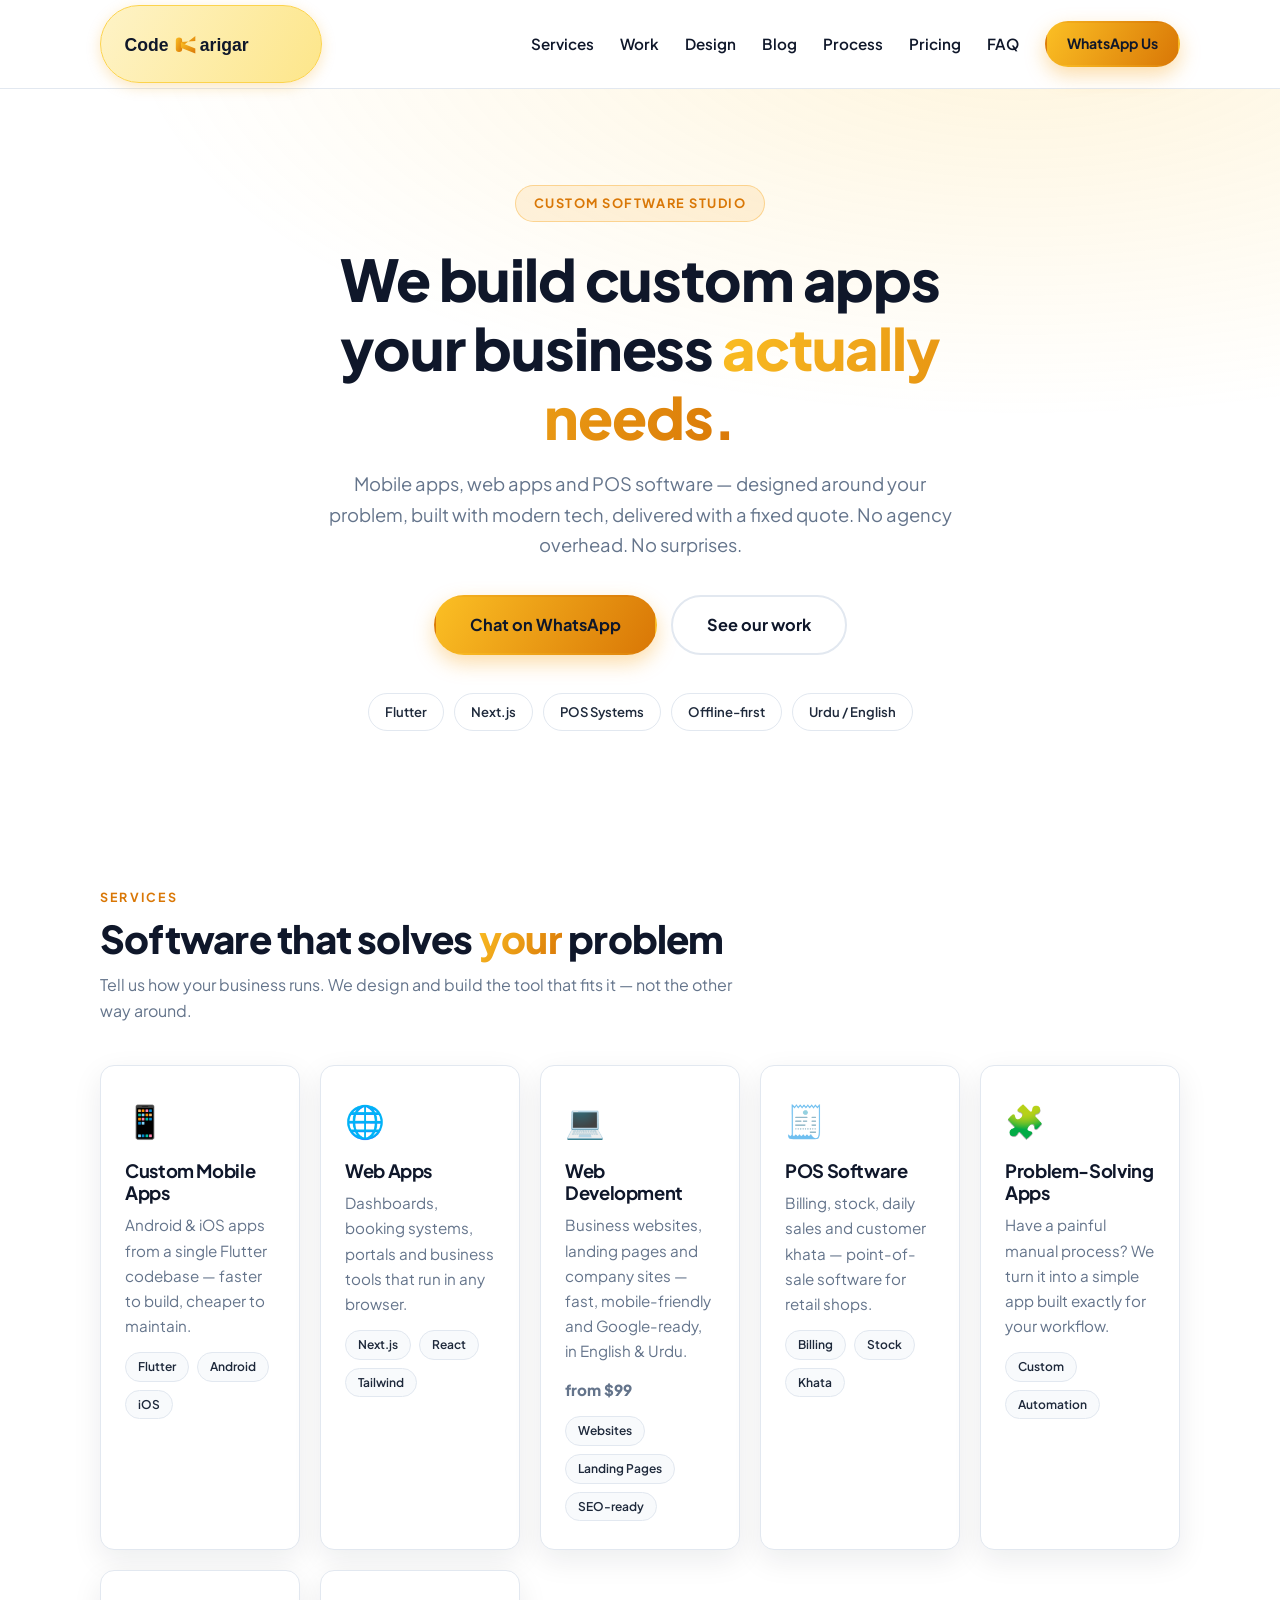
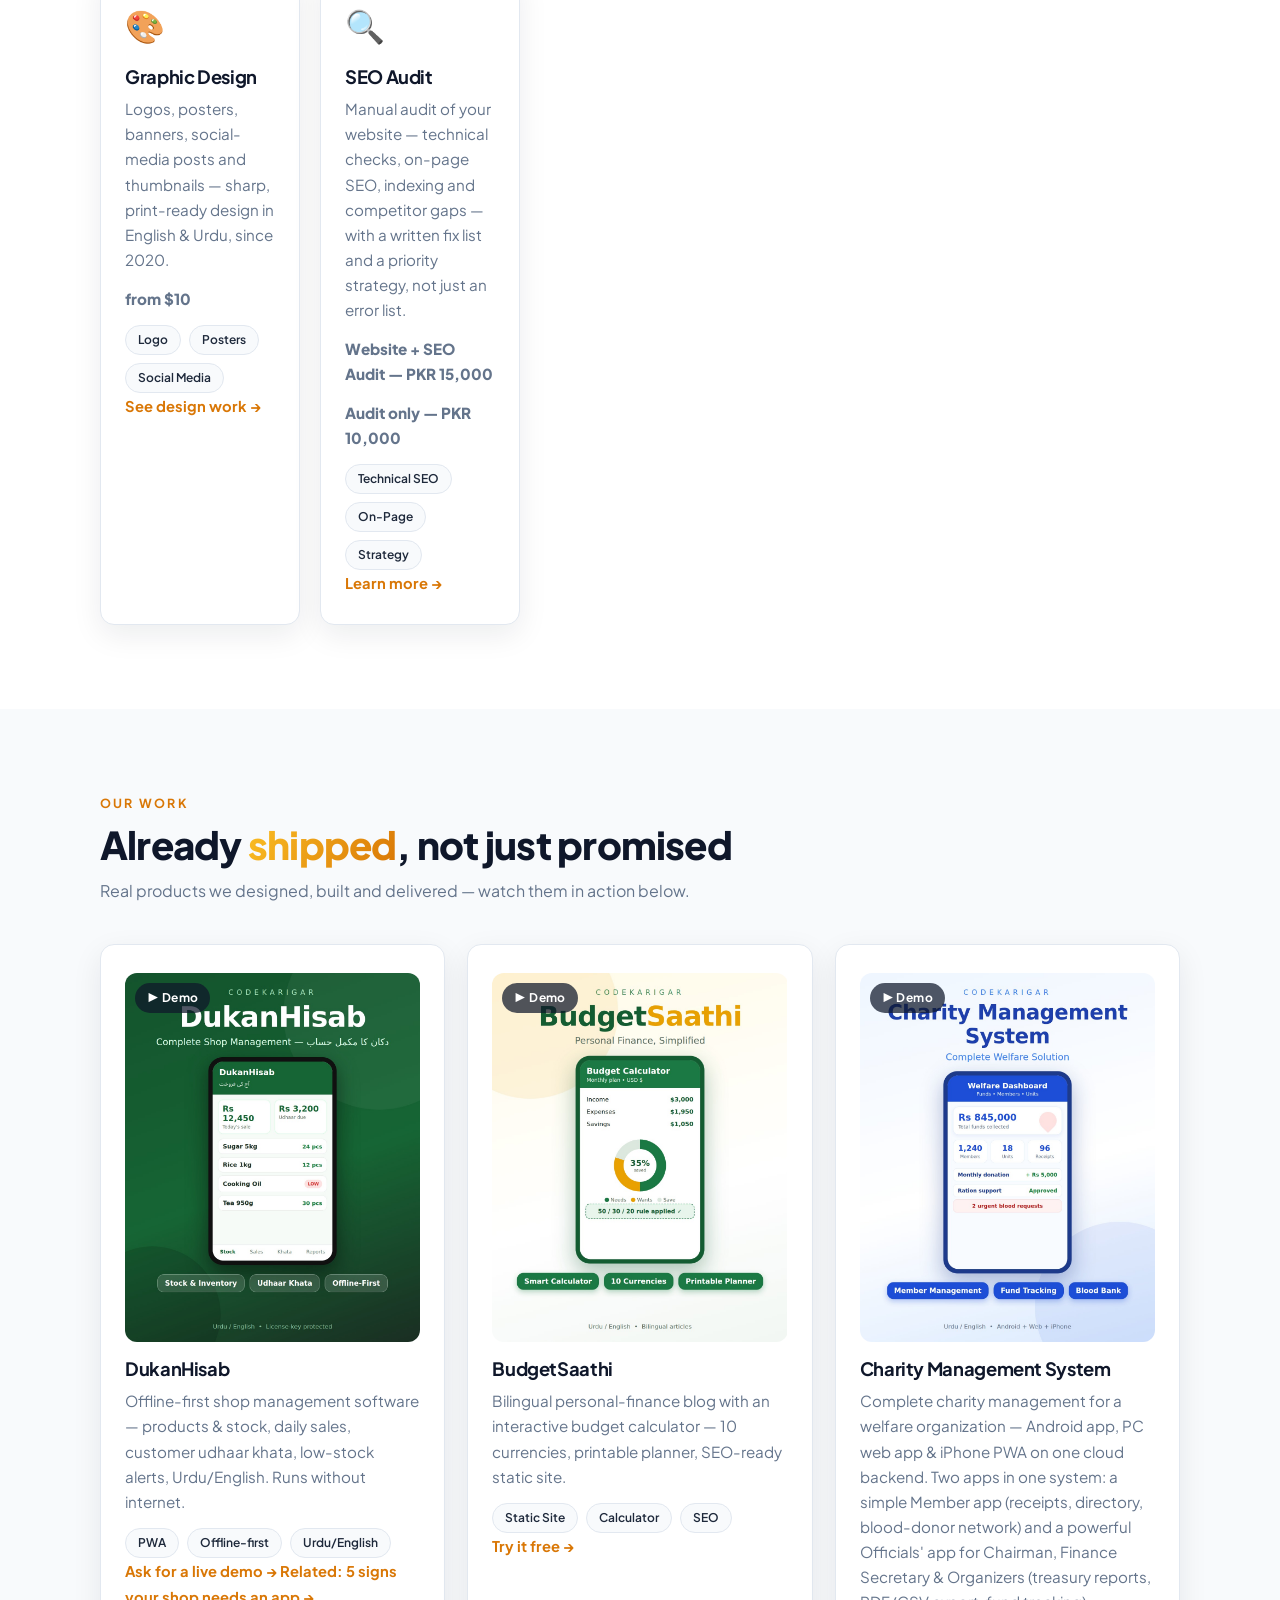
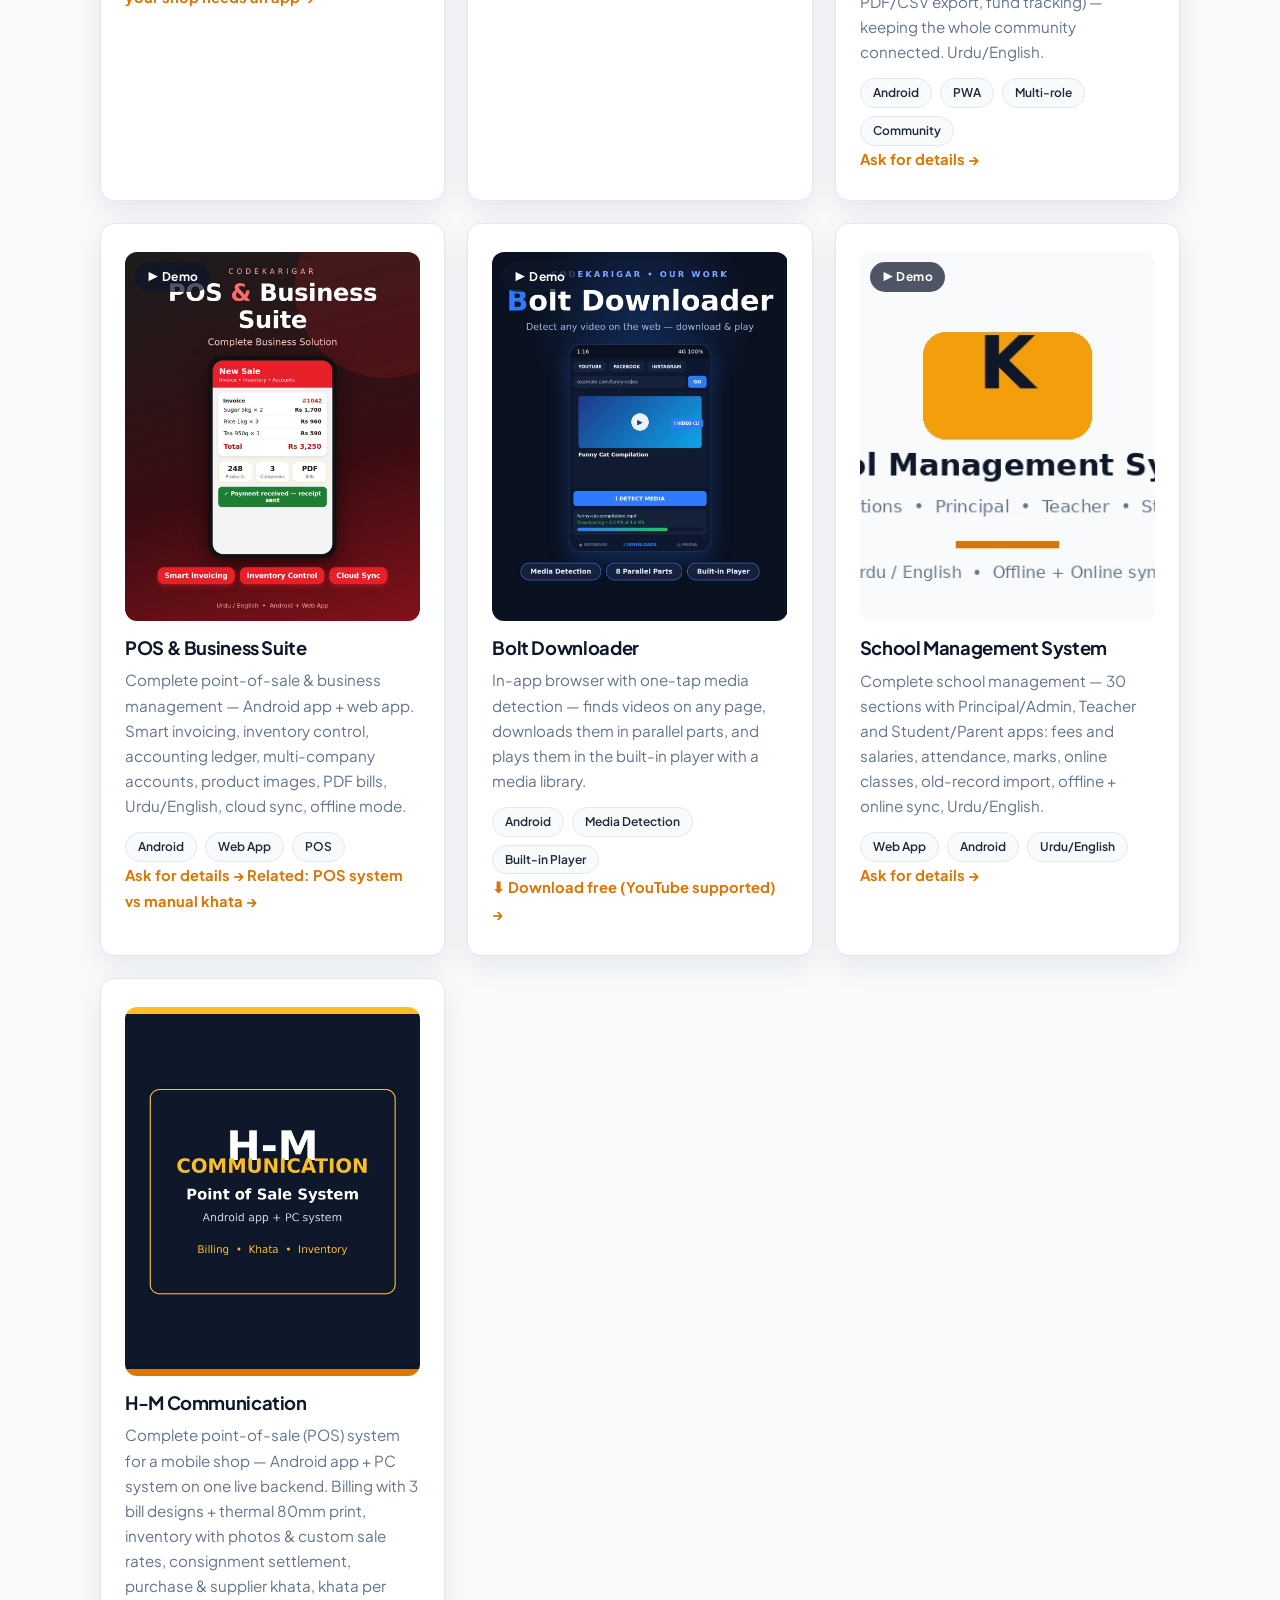
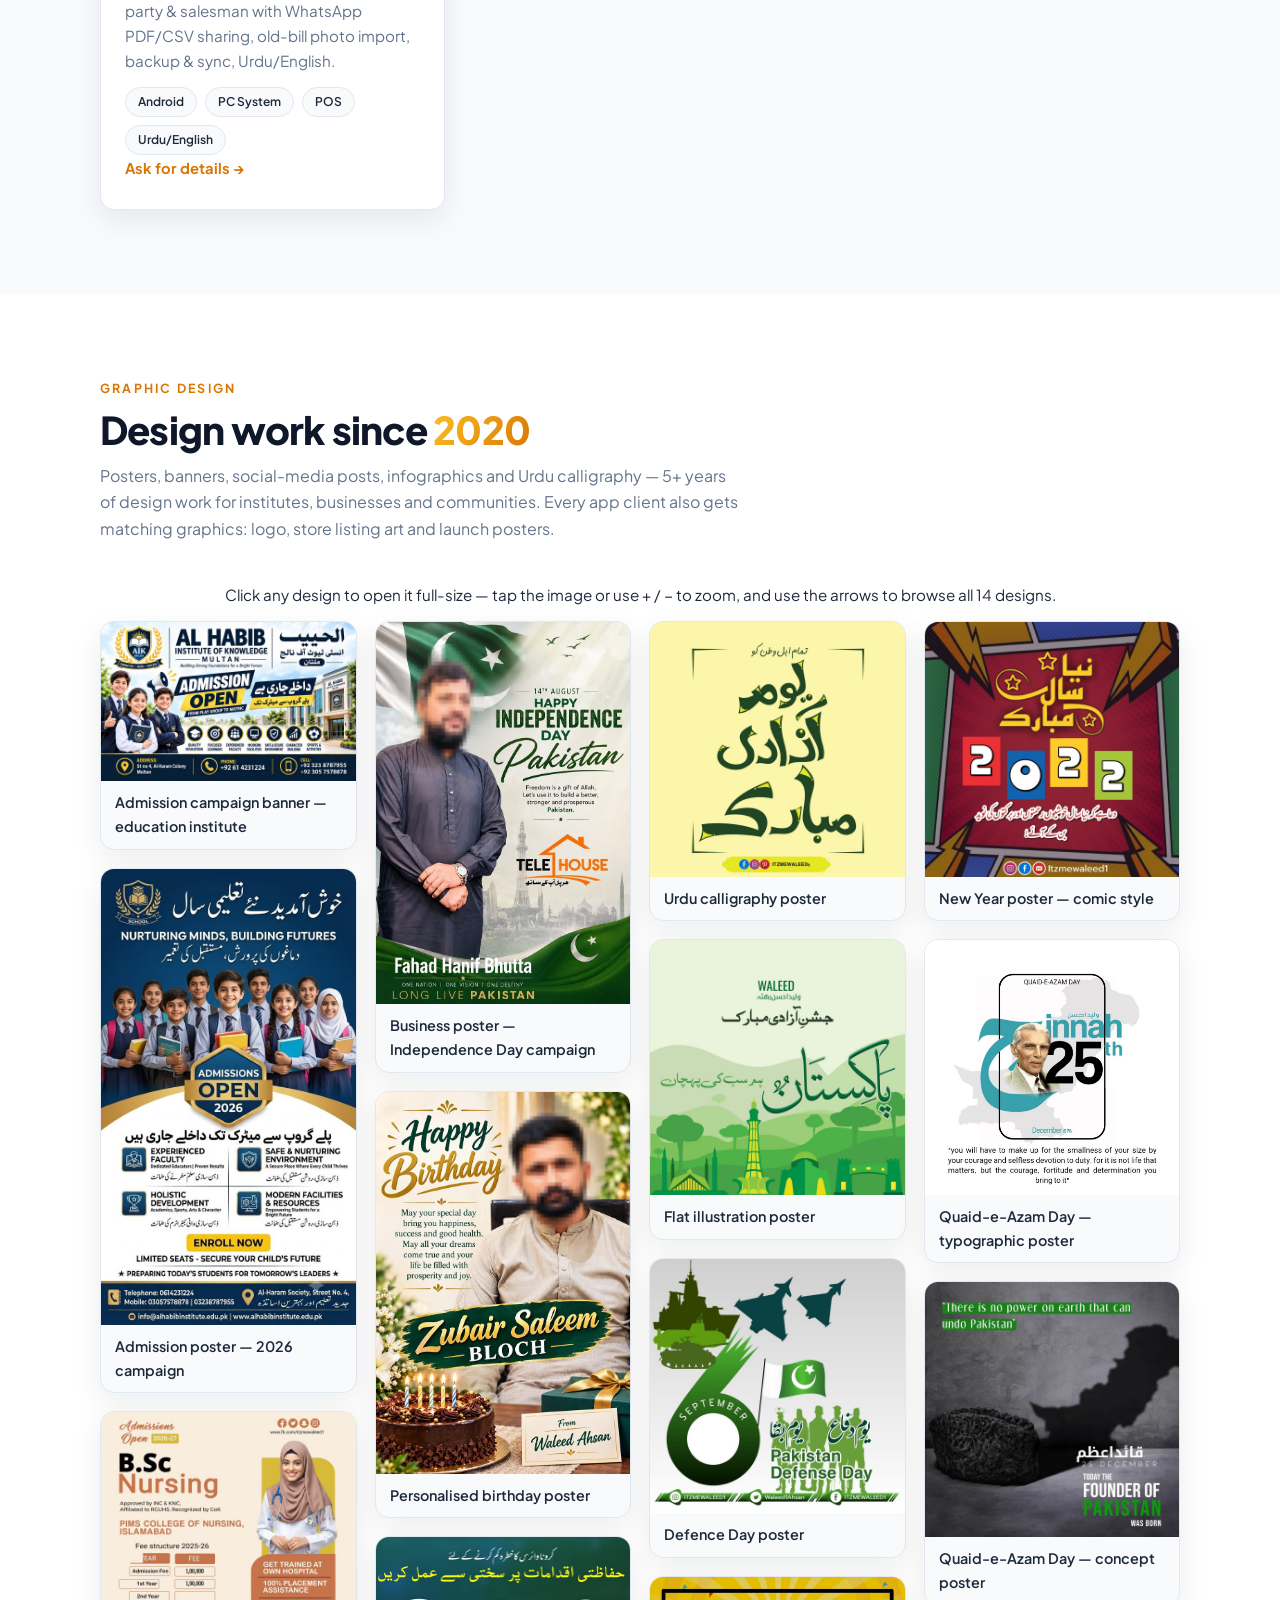
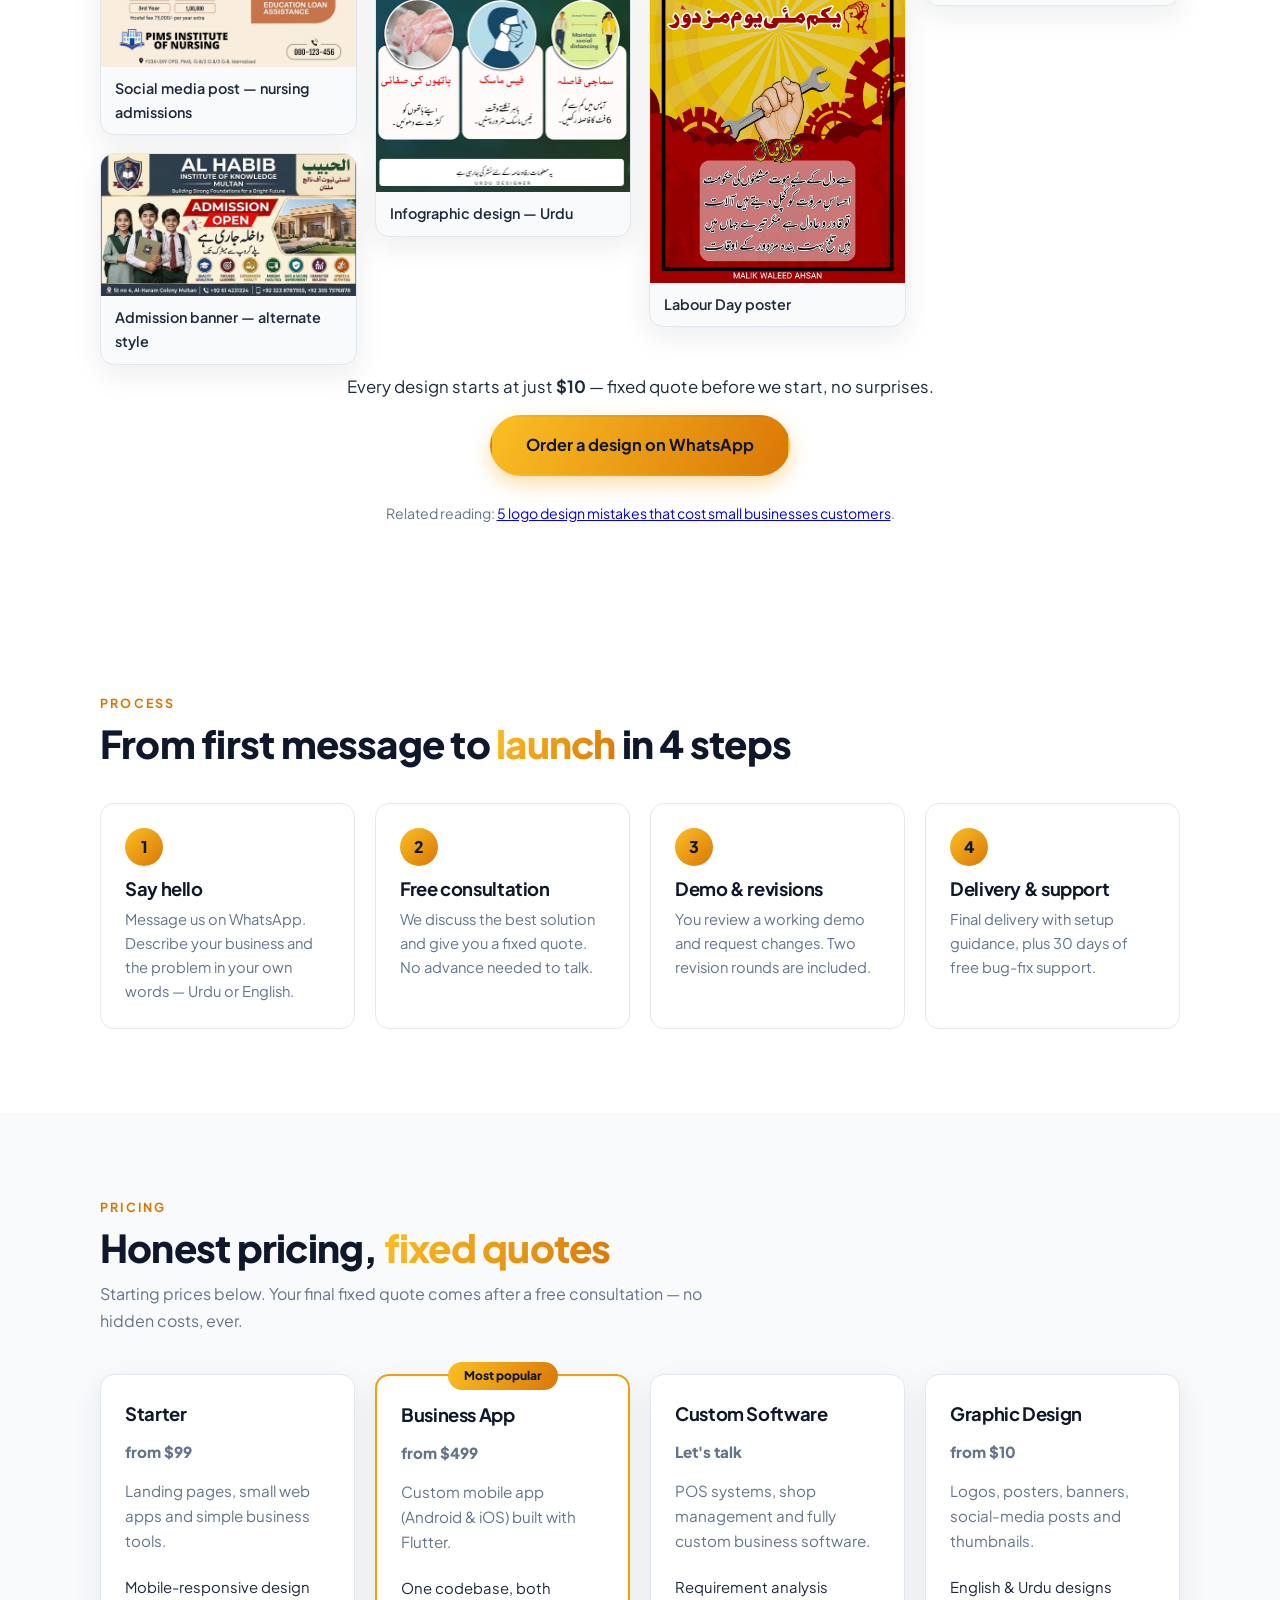
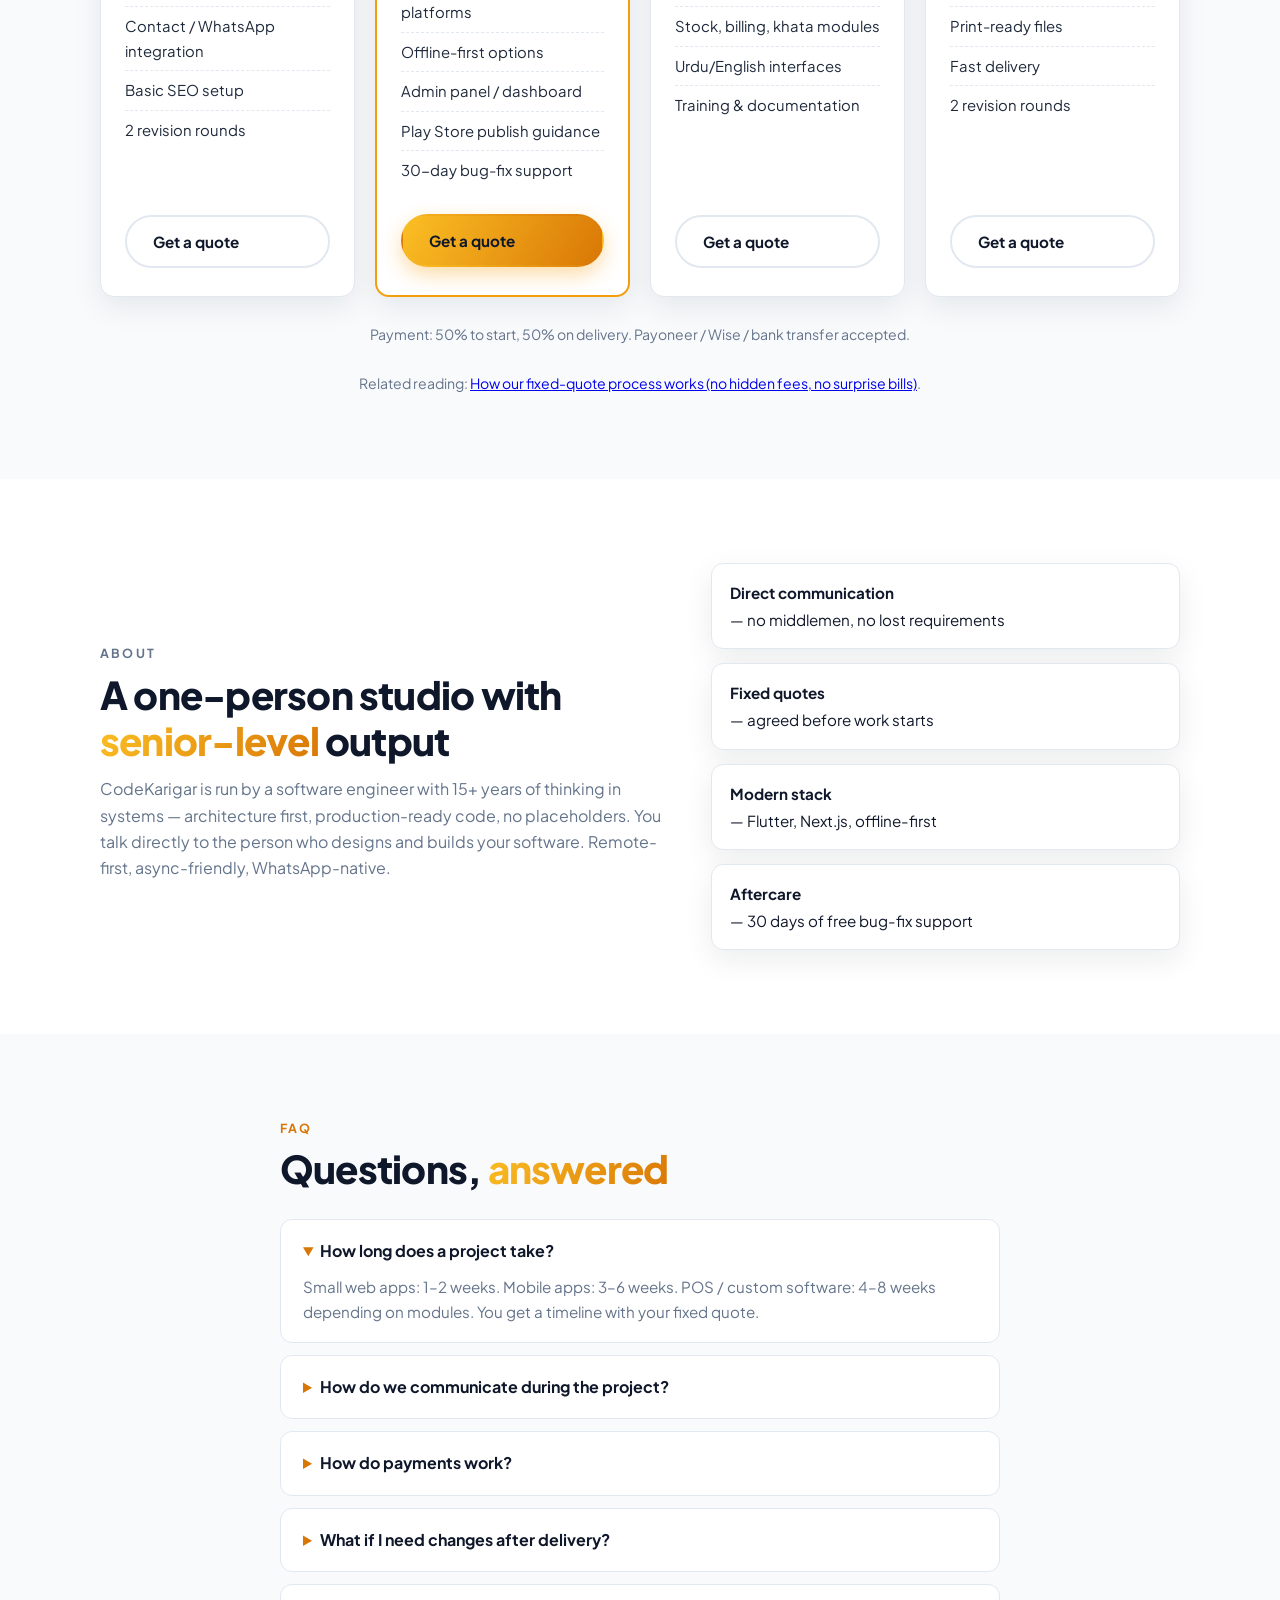
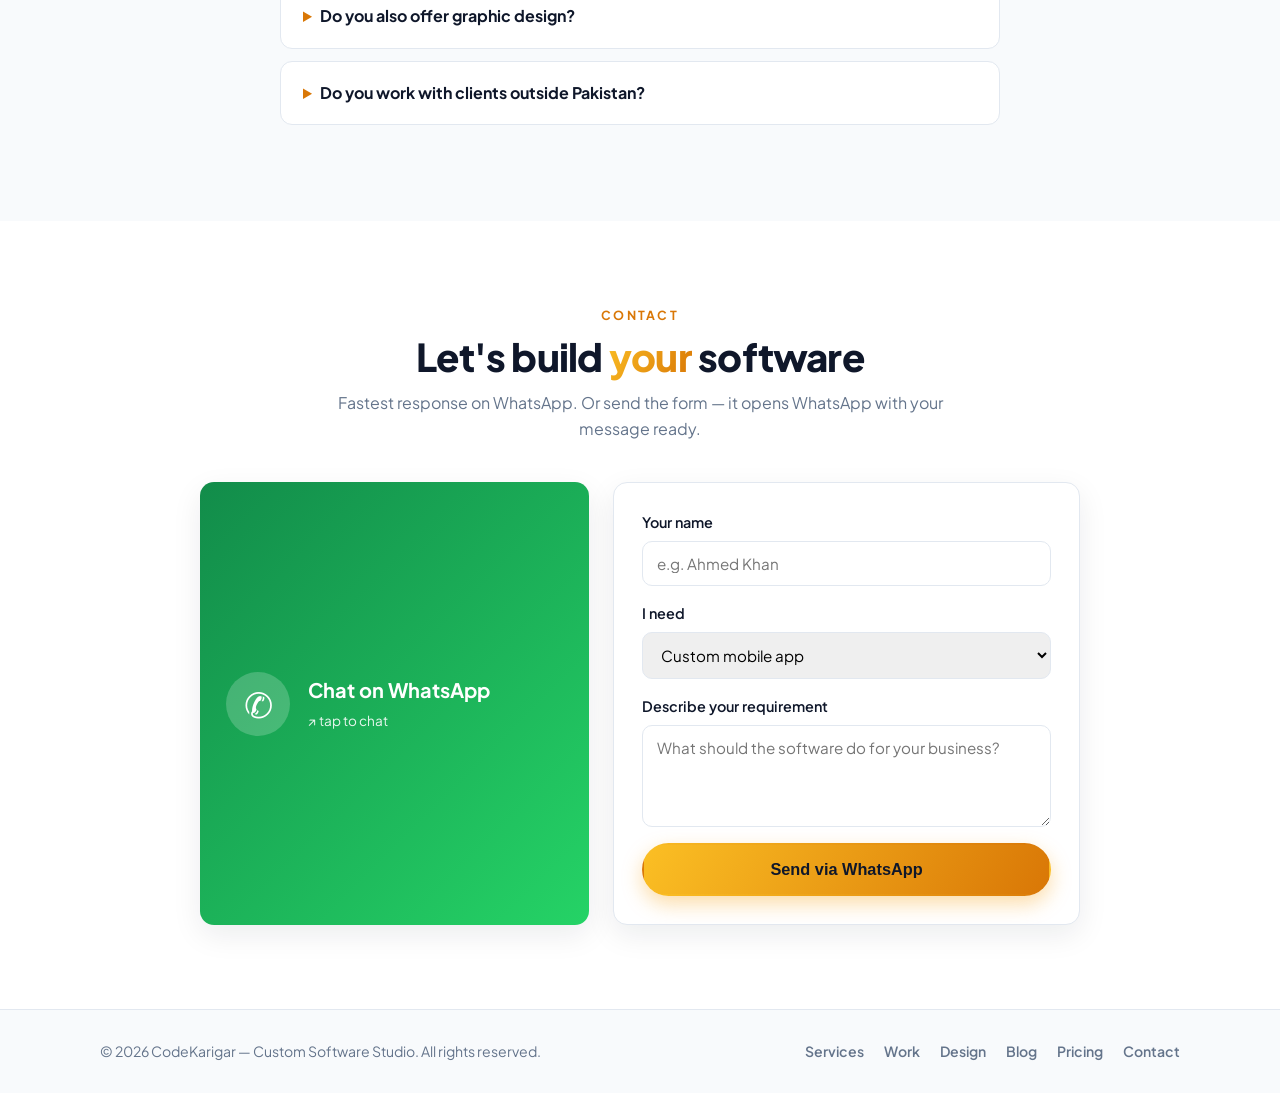
==== index.html @ 4fb08610 "Add og:image and Twitter Card meta tags to index.html" ====
<!DOCTYPE html>
<html lang="en">
<head>
<meta charset="UTF-8">
<meta name="viewport" content="width=device-width, initial-scale=1.0">
<title>CodeKarigar — Custom Mobile Apps, Web Apps, POS Software & Graphic Design</title>
<meta name="description" content="CodeKarigar builds custom mobile apps, web apps and POS software — and designs logos, posters and social-media graphics in English & Urdu. Chat on WhatsApp for a free consultation and fixed quote.">
<meta property="og:title" content="CodeKarigar — Custom Software Studio">
<meta property="og:description" content="Custom mobile apps, web apps and POS software, built for your business. Free consultation on WhatsApp.">
<meta property="og:type" content="website">
<link rel="canonical" href="https://codekarigarstudio.github.io/">
<meta property="og:url" content="https://codekarigarstudio.github.io/">
<meta property="og:image" content="https://codekarigarstudio.github.io/assets/img/og-preview.jpg">
<meta property="og:image:width" content="1200">
<meta property="og:image:height" content="630">
<meta property="og:image:alt" content="CodeKarigar — Custom Software Studio">
<meta name="twitter:card" content="summary_large_image">
<meta name="twitter:image" content="https://codekarigarstudio.github.io/assets/img/og-preview.jpg">
<link rel="icon" href="data:image/svg+xml,%3Csvg xmlns='http://www.w3.org/2000/svg' viewBox='0 0 64 64'%3E%3Cdefs%3E%3ClinearGradient id='g' x1='0' y1='0' x2='1' y2='1'%3E%3Cstop offset='0' stop-color='%23FBBF24'/%3E%3Cstop offset='1' stop-color='%23D97706'/%3E%3C/linearGradient%3E%3C/defs%3E%3Crect width='64' height='64' rx='14' fill='url(%23g)'/%3E%3Ctext x='32' y='44' font-family='Verdana' font-size='36' font-weight='800' text-anchor='middle' fill='%230F172A'%3EK%3C/text%3E%3C/svg%3E">
<link rel="preconnect" href="https://fonts.googleapis.com">
<link rel="preconnect" href="https://fonts.gstatic.com" crossorigin>
<link href="https://fonts.googleapis.com/css2?family=Plus+Jakarta+Sans:wght@400;500;600;700;800&display=swap" rel="stylesheet">
<link rel="stylesheet" href="assets/css/style.css">
  <style>
    /* Design gallery lightbox */
    .design-item img { cursor: zoom-in; }
    .design-hint { text-align: center; color: var(--navy-soft); font-size: 0.95rem; margin: 2px 0 14px; }
    .lightbox { position: fixed; inset: 0; z-index: 999; background: rgba(15,23,42,0.94); display: flex; flex-direction: column; align-items: center; justify-content: center; padding: 16px; }
    .lightbox[hidden] { display: none; }
    .lb-stage { max-width: min(1100px, 94vw); max-height: 76vh; overflow: auto; display: flex; }
    .lb-stage img { max-width: 100%; max-height: 76vh; margin: auto; transition: transform .15s ease; }
    .lb-caption { color: #fff; font-weight: 600; margin: 12px 0 4px; text-align: center; }
    .lb-count { color: #FBBF24; font-size: 0.9rem; margin: 0 0 8px; }
    .lb-close, .lb-prev, .lb-next, .lb-tools button { background: #FBBF24; color: #0F172A; border: 0; border-radius: 999px; font-weight: 700; cursor: pointer; }
    .lb-close { position: absolute; top: 14px; right: 16px; width: 42px; height: 42px; font-size: 26px; line-height: 1; }
    .lb-prev, .lb-next { position: absolute; top: 50%; transform: translateY(-50%); width: 46px; height: 46px; font-size: 30px; line-height: 1; }
    .lb-prev { left: 12px; }
    .lb-next { right: 12px; }
    .lb-tools { display: flex; gap: 8px; }
    .lb-tools button { padding: 8px 16px; font-size: 1rem; }
    body.lb-open { overflow: hidden; }
  </style>
<!-- Google tag (gtag.js) -->
<script async src="https://www.googletagmanager.com/gtag/js?id=G-WYMWQWRE3F"></script>
<script>
  window.dataLayer = window.dataLayer || [];
  function gtag(){dataLayer.push(arguments);}
  gtag('js', new Date());
  gtag('config', 'G-WYMWQWRE3F');
</script>
<script type="application/ld+json">
{
  "@context": "https://schema.org",
  "@type": "FAQPage",
  "mainEntity": [
    {
      "@type": "Question",
      "name": "How long does a project take?",
      "acceptedAnswer": {
        "@type": "Answer",
        "text": "Small web apps: 1–2 weeks. Mobile apps: 3–6 weeks. POS / custom software: 4–8 weeks depending on modules. You get a timeline with your fixed quote."
      }
    },
    {
      "@type": "Question",
      "name": "How do we communicate during the project?",
      "acceptedAnswer": {
        "@type": "Answer",
        "text": "Entirely on WhatsApp — text and voice notes, in English or Urdu. You get demo videos at every milestone, so you always see progress."
      }
    },
    {
      "@type": "Question",
      "name": "How do payments work?",
      "acceptedAnswer": {
        "@type": "Answer",
        "text": "50% advance to start, 50% on delivery. We accept Payoneer, Wise and bank transfer. The quote is fixed — it never grows mid-project."
      }
    },
    {
      "@type": "Question",
      "name": "What if I need changes after delivery?",
      "acceptedAnswer": {
        "@type": "Answer",
        "text": "Two revision rounds are included before final delivery, and bug fixes are free for 30 days after launch. New features later are quoted separately."
      }
    },
    {
      "@type": "Question",
      "name": "Do you also offer graphic design?",
      "acceptedAnswer": {
        "@type": "Answer",
        "text": "Yes — logos, posters, banners, social-media posts, thumbnails and infographics, in English and Urdu. Graphic design has been a studio service since 2020, and designs start at $10. See the Design section of this site for samples, and message us on WhatsApp for a fixed quote."
      }
    },
    {
      "@type": "Question",
      "name": "Do you work with clients outside Pakistan?",
      "acceptedAnswer": {
        "@type": "Answer",
        "text": "Yes — the studio is remote-first and works with clients worldwide. Communication is async-friendly across time zones."
      }
    }
  ]
}
</script>
<script type="application/ld+json">
{
  "@context": "https://schema.org",
  "@graph": [
    {
      "@type": "Organization",
      "name": "CodeKarigar",
      "url": "https://codekarigarstudio.github.io/",
      "logo": "https://codekarigarstudio.github.io/assets/img/logo-lockup.png",
      "description": "CodeKarigar builds custom mobile apps, web apps and POS software — and designs logos, posters and social-media graphics in English & Urdu.",
      "areaServed": "Worldwide",
      "sameAs": [
        "https://codekarigarstudio.blogspot.com/"
      ]
    },
    {
      "@type": "WebSite",
      "name": "CodeKarigar",
      "url": "https://codekarigarstudio.github.io/"
    }
  ]
}
</script>
<script async src="https://pagead2.googlesyndication.com/pagead/js/adsbygoogle.js?client=ca-pub-6062741019970912"
     crossorigin="anonymous"></script>
</head>
<body>

<header class="site-header" id="siteHeader">
  <nav class="nav container">
    <a href="#home" class="brand" aria-label="CodeKarigar home">
      <svg viewBox="0 0 1200 400" class="brand-logo" aria-hidden="true">
        <defs>
          <linearGradient id="navGrad" x1="0" y1="0" x2="1" y2="1">
            <stop offset="0" stop-color="#FBBF24"/>
            <stop offset="1" stop-color="#D97706"/>
          </linearGradient>
        </defs>
        <text x="60" y="245" font-family="Verdana, Arial, sans-serif" font-size="110" font-weight="800" fill="#0F172A">Code</text>
        <rect x="380" y="160" width="40" height="90" rx="20" fill="url(#navGrad)"/>
        <polygon points="412,188 412,220 502,150 502,182" fill="url(#navGrad)"/>
        <polygon points="412,192 412,224 502,260 502,228" fill="url(#navGrad)"/>
        <text x="530" y="245" font-family="Verdana, Arial, sans-serif" font-size="110" font-weight="800" fill="#0F172A">arigar</text>
      </svg>
    </a>
    <button class="nav-toggle" id="navToggle" aria-label="Open menu" aria-expanded="false">
      <span></span><span></span><span></span>
    </button>
    <div class="nav-links" id="navLinks">
      <a href="#services">Services</a>
      <a href="#work">Work</a>
      <a href="#design">Design</a>
      <a href="https://codekarigarstudio.blogspot.com/" target="_blank" rel="noopener">Blog</a>
      <a href="#process">Process</a>
      <a href="#pricing">Pricing</a>
      <a href="#faq">FAQ</a>
      <a href="https://is.gd/msU1k8" target="_blank" rel="noopener" class="btn btn-primary btn-sm">WhatsApp Us</a>
    </div>
  </nav>
</header>

<main>

<!-- HERO -->
<section class="hero" id="home">
  <div class="container hero-inner">
    <span class="badge">Custom Software Studio</span>
    <h1>We build custom apps<br>your business <span class="accent">actually needs.</span></h1>
    <p class="lead">Mobile apps, web apps and POS software — designed around your problem, built with modern tech, delivered with a fixed quote. No agency overhead. No surprises.</p>
    <div class="hero-cta">
      <a href="https://is.gd/msU1k8" target="_blank" rel="noopener" class="btn btn-primary btn-lg">Chat on WhatsApp</a>
      <a href="#work" class="btn btn-ghost btn-lg">See our work</a>
    </div>
    <div class="trust-chips">
      <span>Flutter</span><span>Next.js</span><span>POS Systems</span><span>Offline-first</span><span>Urdu / English</span>
    </div>
  </div>
</section>

<!-- SERVICES -->
<section class="section" id="services">
  <div class="container">
    <p class="kicker">Services</p>
    <h2>Software that solves <span class="accent">your</span> problem</h2>
    <p class="section-sub">Tell us how your business runs. We design and build the tool that fits it — not the other way around.</p>
    <div class="grid-4 services-grid">
      <article class="card">
        <div class="icon">📱</div>
        <h3>Custom Mobile Apps</h3>
        <p>Android &amp; iOS apps from a single Flutter codebase — faster to build, cheaper to maintain.</p>
        <div class="tags"><span>Flutter</span><span>Android</span><span>iOS</span></div>
      </article>
      <article class="card">
        <div class="icon">🌐</div>
        <h3>Web Apps</h3>
        <p>Dashboards, booking systems, portals and business tools that run in any browser.</p>
        <div class="tags"><span>Next.js</span><span>React</span><span>Tailwind</span></div>
      </article>
      <article class="card">
        <div class="icon">💻</div>
        <h3>Web Development</h3>
        <p>Business websites, landing pages and company sites — fast, mobile-friendly and Google-ready, in English &amp; Urdu.</p>
        <p class="price">from $99</p>
        <div class="tags"><span>Websites</span><span>Landing Pages</span><span>SEO-ready</span></div>
      </article>
      <article class="card">
        <div class="icon">🧾</div>
        <h3>POS Software</h3>
        <p>Billing, stock, daily sales and customer khata — point-of-sale software for retail shops.</p>
        <div class="tags"><span>Billing</span><span>Stock</span><span>Khata</span></div>
      </article>
      <article class="card">
        <div class="icon">🧩</div>
        <h3>Problem-Solving Apps</h3>
        <p>Have a painful manual process? We turn it into a simple app built exactly for your workflow.</p>
        <div class="tags"><span>Custom</span><span>Automation</span></div>
      </article>
      <article class="card">
        <div class="icon">🎨</div>
        <h3>Graphic Design</h3>
        <p>Logos, posters, banners, social-media posts and thumbnails — sharp, print-ready design in English &amp; Urdu, since 2020.</p>
        <p class="price">from $10</p>
        <div class="tags"><span>Logo</span><span>Posters</span><span>Social Media</span></div>
        <a class="card-link" href="#design">See design work →</a>
      </article>
      <article class="card">
        <div class="icon">🔍</div>
        <h3>SEO Audit</h3>
        <p>Manual audit of your website — technical checks, on-page SEO, indexing and competitor gaps — with a written fix list and a priority strategy, not just an error list.</p>
        <p class="price">Website + SEO Audit — PKR 15,000</p>
        <p class="price">Audit only — PKR 10,000</p>
        <div class="tags"><span>Technical SEO</span><span>On-Page</span><span>Strategy</span></div>
        <a class="card-link" href="seo-audit.html">Learn more →</a>
      </article>
    </div>
  </div>
</section>

<!-- WORK -->
<section class="section section-alt" id="work">
  <div class="container">
    <p class="kicker">Our Work</p>
    <h2>Already <span class="accent">shipped</span>, not just promised</h2>
    <p class="section-sub">Real products we designed, built and delivered — watch them in action below.</p>
    <div class="grid-3">
      <article class="card work-card">
        <div class="work-media">
          <video class="work-video" autoplay muted loop playsinline preload="metadata" poster="assets/img/dukanhisab-poster.jpg">
            <source src="assets/video/dukanhisab-demo.mp4" type="video/mp4">
          </video>
          <span class="demo-badge">▶ Demo</span>
        </div>
        <h3>DukanHisab</h3>
        <p>Offline-first shop management software — products &amp; stock, daily sales, customer udhaar khata, low-stock alerts, Urdu/English. Runs without internet.</p>
        <div class="tags"><span>PWA</span><span>Offline-first</span><span>Urdu/English</span></div>
        <a class="card-link" href="https://is.gd/msU1k8" target="_blank" rel="noopener">Ask for a live demo →</a>
        <a class="card-link" href="https://codekarigarstudio.blogspot.com/2026/10/5-signs-your-shop-needs-app-before.html" target="_blank" rel="noopener">Related: 5 signs your shop needs an app →</a>
      </article>
      <article class="card work-card">
        <div class="work-media">
          <video class="work-video" autoplay muted loop playsinline preload="metadata" poster="assets/img/budgetsaathi-poster.jpg">
            <source src="assets/video/budgetsaathi-demo.mp4" type="video/mp4">
          </video>
          <span class="demo-badge">▶ Demo</span>
        </div>
        <h3>BudgetSaathi</h3>
        <p>Bilingual personal-finance blog with an interactive budget calculator — 10 currencies, printable planner, SEO-ready static site.</p>
        <div class="tags"><span>Static Site</span><span>Calculator</span><span>SEO</span></div>
        <a class="card-link" href="budgetsaathi/">Try it free →</a>
      </article>
      <article class="card work-card">
        <div class="work-media">
          <video class="work-video" autoplay muted loop playsinline preload="metadata" poster="assets/img/charity-poster-generic.jpg">
            <source src="assets/video/charity-demo.mp4" type="video/mp4">
          </video>
          <span class="demo-badge">▶ Demo</span>
        </div>
        <h3>Charity Management System</h3>
        <p>Complete charity management for a welfare organization — Android app, PC web app &amp; iPhone PWA on one cloud backend. Two apps in one system: a simple Member app (receipts, directory, blood-donor network) and a powerful Officials' app for Chairman, Finance Secretary &amp; Organizers (treasury reports, PDF/CSV export, fund tracking) — keeping the whole community connected. Urdu/English.</p>
        <div class="tags"><span>Android</span><span>PWA</span><span>Multi-role</span><span>Community</span></div>
        <a class="card-link" href="https://is.gd/msU1k8" target="_blank" rel="noopener">Ask for details →</a>
      </article>
      <article class="card work-card">
        <div class="work-media">
          <video class="work-video" autoplay muted loop playsinline preload="metadata" poster="assets/img/pos-suite-poster-generic.jpg">
            <source src="assets/video/pos-demo.mp4" type="video/mp4">
          </video>
          <span class="demo-badge">▶ Demo</span>
        </div>
        <h3>POS &amp; Business Suite</h3>
        <p>Complete point-of-sale &amp; business management — Android app + web app. Smart invoicing, inventory control, accounting ledger, multi-company accounts, product images, PDF bills, Urdu/English, cloud sync, offline mode.</p>
        <div class="tags"><span>Android</span><span>Web App</span><span>POS</span></div>
        <a class="card-link" href="https://is.gd/msU1k8" target="_blank" rel="noopener">Ask for details →</a>
        <a class="card-link" href="https://codekarigarstudio.blogspot.com/2026/10/pos-system-vs-manual-khata-which-one.html" target="_blank" rel="noopener">Related: POS system vs manual khata →</a>
      </article>
      <article class="card work-card">
        <!-- Bolt Downloader card (deploy trigger) -->
        <div class="work-media">
          <video class="work-video" autoplay muted loop playsinline preload="metadata" poster="assets/img/bolt-poster.jpg">
            <source src="assets/video/bolt-demo.mp4" type="video/mp4">
          </video>
          <span class="demo-badge">▶ Demo</span>
        </div>
        <h3>Bolt Downloader</h3>
        <p>In-app browser with one-tap media detection — finds videos on any page, downloads them in parallel parts, and plays them in the built-in player with a media library.</p>
        <div class="tags"><span>Android</span><span>Media Detection</span><span>Built-in Player</span></div>
        <a class="card-link" href="bolt-downloader.html">⬇ Download free (YouTube supported) →</a>
      </article>
      <article class="card work-card">
        <div class="work-media">
          <video class="work-video" autoplay muted loop playsinline preload="metadata" poster="assets/img/school-demo-poster.jpg">
            <source src="assets/video/school-demo.mp4" type="video/mp4">
          </video>
          <span class="demo-badge">▶ Demo</span>
        </div>
        <h3>School Management System</h3>
        <p>Complete school management — 30 sections with Principal/Admin, Teacher and Student/Parent apps: fees and salaries, attendance, marks, online classes, old-record import, offline + online sync, Urdu/English.</p>
        <div class="tags"><span>Web App</span><span>Android</span><span>Urdu/English</span></div>
        <a class="card-link" href="https://is.gd/msU1k8" target="_blank" rel="noopener">Ask for details →</a>
      </article>
      <article class="card work-card">
        <div class="work-media">
          <img class="work-video" src="assets/img/hm-communication-poster.jpg" alt="H-M Communication point of sale system" loading="lazy">
        </div>
        <h3>H-M Communication</h3>
        <p>Complete point-of-sale (POS) system for a mobile shop — Android app + PC system on one live backend. Billing with 3 bill designs + thermal 80mm print, inventory with photos &amp; custom sale rates, consignment settlement, purchase &amp; supplier khata, khata per party &amp; salesman with WhatsApp PDF/CSV sharing, old-bill photo import, backup &amp; sync, Urdu/English.</p>
        <div class="tags"><span>Android</span><span>PC System</span><span>POS</span><span>Urdu/English</span></div>
        <a class="card-link" href="https://is.gd/msU1k8" target="_blank" rel="noopener">Ask for details →</a>
      </article>
    </div>
  </div>
</section>

<!-- DESIGN -->
<section class="section" id="design">
  <div class="container">
    <p class="kicker">Graphic Design</p>
    <h2>Design work since <span class="accent">2020</span></h2>
    <p class="section-sub">Posters, banners, social-media posts, infographics and Urdu calligraphy — 5+ years of design work for institutes, businesses and communities. Every app client also gets matching graphics: logo, store listing art and launch posters.</p>
    <p class="design-hint">Click any design to open it full-size — tap the image or use + / − to zoom, and use the arrows to browse all 14 designs.</p>
    <div class="design-grid">
      <figure class="design-item">
        <img src="assets/img/design/design-admission-banner.jpg" alt="Admission campaign banner designed for an education institute" loading="lazy">
        <figcaption>Admission campaign banner — education institute</figcaption>
      </figure>
      <figure class="design-item">
        <img src="assets/img/design/design-admission-poster.jpg" alt="Admissions Open 2026 portrait poster design" loading="lazy">
        <figcaption>Admission poster — 2026 campaign</figcaption>
      </figure>
      <figure class="design-item">
        <img src="assets/img/design/design-nursing-post.jpg" alt="Social media post design for nursing admissions" loading="lazy">
        <figcaption>Social media post — nursing admissions</figcaption>
      </figure>
      <figure class="design-item">
        <img src="assets/img/design/design-admission-banner-alt.jpg" alt="Admission banner in an alternate colour style" loading="lazy">
        <figcaption>Admission banner — alternate style</figcaption>
      </figure>
      <figure class="design-item">
        <img src="assets/img/design/design-business-poster.jpg" alt="Independence Day poster designed for a business brand" loading="lazy">
        <figcaption>Business poster — Independence Day campaign</figcaption>
      </figure>
      <figure class="design-item">
        <img src="assets/img/design/design-birthday-poster.jpg" alt="Personalised birthday poster design" loading="lazy">
        <figcaption>Personalised birthday poster</figcaption>
      </figure>
      <figure class="design-item">
        <img src="assets/img/design/design-infographic.jpg" alt="Urdu infographic design with icons and three-column layout" loading="lazy">
        <figcaption>Infographic design — Urdu</figcaption>
      </figure>
      <figure class="design-item">
        <img src="assets/img/design/design-azadi-calligraphy.jpg" alt="Urdu calligraphy poster for Independence Day" loading="lazy">
        <figcaption>Urdu calligraphy poster</figcaption>
      </figure>
      <figure class="design-item">
        <img src="assets/img/design/design-pakistan-illustration.jpg" alt="Flat illustration poster of Pakistani landmarks" loading="lazy">
        <figcaption>Flat illustration poster</figcaption>
      </figure>
      <figure class="design-item">
        <img src="assets/img/design/design-defence-day.jpg" alt="Pakistan Defence Day poster design" loading="lazy">
        <figcaption>Defence Day poster</figcaption>
      </figure>
      <figure class="design-item">
        <img src="assets/img/design/design-labour-day.jpg" alt="Labour Day poster with Urdu poetry quote" loading="lazy">
        <figcaption>Labour Day poster</figcaption>
      </figure>
      <figure class="design-item">
        <img src="assets/img/design/design-newyear-poster.jpg" alt="New Year poster in a colourful comic style" loading="lazy">
        <figcaption>New Year poster — comic style</figcaption>
      </figure>
      <figure class="design-item">
        <img src="assets/img/design/design-quaid-portrait.jpg" alt="Quaid-e-Azam Day typographic poster" loading="lazy">
        <figcaption>Quaid-e-Azam Day — typographic poster</figcaption>
      </figure>
      <figure class="design-item">
        <img src="assets/img/design/design-quaid-concept.jpg" alt="Quaid-e-Azam Day concept poster — cap shadow shaped as the map of Pakistan" loading="lazy">
        <figcaption>Quaid-e-Azam Day — concept poster</figcaption>
      </figure>
    </div>
    <p class="design-price-note">Every design starts at just <strong>$10</strong> — fixed quote before we start, no surprises.</p>
    <p class="design-cta"><a class="btn btn-primary btn-lg" href="https://is.gd/msU1k8" target="_blank" rel="noopener">Order a design on WhatsApp</a></p>
    <p class="fine">Related reading: <a href="https://codekarigarstudio.blogspot.com/2026/10/5-logo-design-mistakes-that-cost-small.html" target="_blank" rel="noopener">5 logo design mistakes that cost small businesses customers</a>.</p>
  </div>
</section>

<!-- PROCESS -->
<section class="section" id="process">
  <div class="container">
    <p class="kicker">Process</p>
    <h2>From first message to <span class="accent">launch</span> in 4 steps</h2>
    <div class="steps">
      <div class="step"><span class="step-num">1</span><h3>Say hello</h3><p>Message us on WhatsApp. Describe your business and the problem in your own words — Urdu or English.</p></div>
      <div class="step"><span class="step-num">2</span><h3>Free consultation</h3><p>We discuss the best solution and give you a fixed quote. No advance needed to talk.</p></div>
      <div class="step"><span class="step-num">3</span><h3>Demo &amp; revisions</h3><p>You review a working demo and request changes. Two revision rounds are included.</p></div>
      <div class="step"><span class="step-num">4</span><h3>Delivery &amp; support</h3><p>Final delivery with setup guidance, plus 30 days of free bug-fix support.</p></div>
    </div>
  </div>
</section>

<!-- PRICING -->
<section class="section section-alt" id="pricing">
  <div class="container">
    <p class="kicker">Pricing</p>
    <h2>Honest pricing, <span class="accent">fixed quotes</span></h2>
    <p class="section-sub">Starting prices below. Your final fixed quote comes after a free consultation — no hidden costs, ever.</p>
    <div class="grid-4">
      <article class="card price-card">
        <h3>Starter</h3>
        <p class="price">from $99</p>
        <p>Landing pages, small web apps and simple business tools.</p>
        <ul><li>Mobile-responsive design</li><li>Contact / WhatsApp integration</li><li>Basic SEO setup</li><li>2 revision rounds</li></ul>
        <a href="https://is.gd/msU1k8" target="_blank" rel="noopener" class="btn btn-ghost">Get a quote</a>
      </article>
      <article class="card price-card featured">
        <span class="pop">Most popular</span>
        <h3>Business App</h3>
        <p class="price">from $499</p>
        <p>Custom mobile app (Android &amp; iOS) built with Flutter.</p>
        <ul><li>One codebase, both platforms</li><li>Offline-first options</li><li>Admin panel / dashboard</li><li>Play Store publish guidance</li><li>30-day bug-fix support</li></ul>
        <a href="https://is.gd/msU1k8" target="_blank" rel="noopener" class="btn btn-primary">Get a quote</a>
      </article>
      <article class="card price-card">
        <h3>Custom Software</h3>
        <p class="price">Let's talk</p>
        <p>POS systems, shop management and fully custom business software.</p>
        <ul><li>Requirement analysis</li><li>Stock, billing, khata modules</li><li>Urdu/English interfaces</li><li>Training &amp; documentation</li></ul>
        <a href="https://is.gd/msU1k8" target="_blank" rel="noopener" class="btn btn-ghost">Get a quote</a>
      </article>
      <article class="card price-card">
        <h3>Graphic Design</h3>
        <p class="price">from $10</p>
        <p>Logos, posters, banners, social-media posts and thumbnails.</p>
        <ul><li>English &amp; Urdu designs</li><li>Print-ready files</li><li>Fast delivery</li><li>2 revision rounds</li></ul>
        <a href="https://is.gd/msU1k8" target="_blank" rel="noopener" class="btn btn-ghost">Get a quote</a>
      </article>
    </div>
    <p class="fine">Payment: 50% to start, 50% on delivery. Payoneer / Wise / bank transfer accepted.</p>
    <p class="fine">Related reading: <a href="https://codekarigarstudio.blogspot.com/2026/10/how-our-fixed-quote-process-works-no.html" target="_blank" rel="noopener">How our fixed-quote process works (no hidden fees, no surprise bills)</a>.</p>
  </div>
</section>

<!-- ABOUT -->
<section class="section" id="about">
  <div class="container about-inner">
    <div>
      <p class="kicker">About</p>
      <h2>A one-person studio with <span class="accent">senior-level</span> output</h2>
      <p>CodeKarigar is run by a software engineer with 15+ years of thinking in systems — architecture first, production-ready code, no placeholders. You talk directly to the person who designs and builds your software. Remote-first, async-friendly, WhatsApp-native.</p>
    </div>
    <ul class="about-points">
      <li><strong>Direct communication</strong> — no middlemen, no lost requirements</li>
      <li><strong>Fixed quotes</strong> — agreed before work starts</li>
      <li><strong>Modern stack</strong> — Flutter, Next.js, offline-first</li>
      <li><strong>Aftercare</strong> — 30 days of free bug-fix support</li>
    </ul>
  </div>
</section>

<!-- FAQ -->
<section class="section section-alt" id="faq">
  <div class="container faq-inner">
    <p class="kicker">FAQ</p>
    <h2>Questions, <span class="accent">answered</span></h2>
    <details open>
      <summary>How long does a project take?</summary>
      <p>Small web apps: 1–2 weeks. Mobile apps: 3–6 weeks. POS / custom software: 4–8 weeks depending on modules. You get a timeline with your fixed quote.</p>
    </details>
    <details>
      <summary>How do we communicate during the project?</summary>
      <p>Entirely on WhatsApp — text and voice notes, in English or Urdu. You get demo videos at every milestone, so you always see progress.</p>
    </details>
    <details>
      <summary>How do payments work?</summary>
      <p>50% advance to start, 50% on delivery. We accept Payoneer, Wise and bank transfer. The quote is fixed — it never grows mid-project.</p>
    </details>
    <details>
      <summary>What if I need changes after delivery?</summary>
      <p>Two revision rounds are included before final delivery, and bug fixes are free for 30 days after launch. New features later are quoted separately.</p>
    </details>
    <details>
      <summary>Do you also offer graphic design?</summary>
      <p>Yes — logos, posters, banners, social-media posts, thumbnails and infographics, in English and Urdu. Graphic design has been a studio service since 2020, and designs start at $10. See the <a href="#design">Design section</a> for samples, and message us on WhatsApp for a fixed quote.</p>
    </details>
    <details>
      <summary>Do you work with clients outside Pakistan?</summary>
      <p>Yes — the studio is remote-first and works with clients worldwide. Communication is async-friendly across time zones.</p>
    </details>
  </div>
</section>

<!-- CONTACT -->
<section class="section" id="contact">
  <div class="container contact-inner">
    <p class="kicker">Contact</p>
    <h2>Let's build <span class="accent">your</span> software</h2>
    <p class="section-sub">Fastest response on WhatsApp. Or send the form — it opens WhatsApp with your message ready.</p>
    <div class="contact-grid">
      <a class="wa-big" href="https://is.gd/msU1k8" target="_blank" rel="noopener">
        <span class="wa-icon">✆</span>
        <span><strong>Chat on WhatsApp</strong><br><span style="font-size:.85rem; opacity:.9;">↗ tap to chat</span></span>
      </a>
      <form id="quoteForm" class="quote-form">
        <label>Your name<input type="text" id="fName" required placeholder="e.g. Ahmed Khan"></label>
        <label>I need
          <select id="fNeed">
            <option>Custom mobile app</option>
            <option>Web app</option>
            <option>POS software</option>
            <option>Graphic design (logo / poster / social media)</option>
            <option>Something else</option>
          </select>
        </label>
        <label>Describe your requirement<textarea id="fMsg" rows="4" required placeholder="What should the software do for your business?"></textarea></label>
        <button type="submit" class="btn btn-primary btn-lg">Send via WhatsApp</button>
      </form>
    </div>
  </div>
</section>

</main>

<footer class="footer">
  <div class="container footer-inner">
    <p>© <span id="year">2026</span> CodeKarigar — Custom Software Studio. All rights reserved.</p>
    <div class="footer-links">
      <a href="#services">Services</a><a href="#work">Work</a><a href="#design">Design</a><a href="https://codekarigarstudio.blogspot.com/" target="_blank" rel="noopener">Blog</a><a href="#pricing">Pricing</a><a href="#contact">Contact</a>
    </div>
  </div>
</footer>

<script src="assets/js/main.js"></script>

<!-- Design gallery lightbox -->
<div class="lightbox" id="lightbox" hidden>
  <button class="lb-close" id="lb-close" aria-label="Close">×</button>
  <button class="lb-prev" id="lb-prev" aria-label="Previous design">‹</button>
  <button class="lb-next" id="lb-next" aria-label="Next design">›</button>
  <div class="lb-stage"><img id="lb-img" src="" alt=""></div>
  <p class="lb-caption" id="lb-caption"></p>
  <p class="lb-count" id="lb-count"></p>
  <div class="lb-tools">
    <button id="lb-zoom-in" aria-label="Zoom in">+</button>
    <button id="lb-zoom-out" aria-label="Zoom out">−</button>
    <button id="lb-zoom-reset">Reset</button>
  </div>
</div>
<script>
(function () {
  "use strict";
  var items = Array.prototype.slice.call(document.querySelectorAll(".design-item"));
  if (!items.length) return;
  var lb = document.getElementById("lightbox");
  var img = document.getElementById("lb-img");
  var cap = document.getElementById("lb-caption");
  var count = document.getElementById("lb-count");
  var idx = 0, scale = 1;
  function setScale(s) {
    scale = Math.min(3, Math.max(1, s));
    img.style.transform = "scale(" + scale + ")";
    img.style.cursor = scale > 1 ? "zoom-out" : "zoom-in";
  }
  function show(i) {
    idx = (i + items.length) % items.length;
    var im = items[idx].querySelector("img");
    var fc = items[idx].querySelector("figcaption");
    img.src = im.getAttribute("src");
    img.alt = im.alt || "";
    cap.textContent = fc ? fc.textContent : "";
    count.textContent = (idx + 1) + " / " + items.length;
    setScale(1);
  }
  function open(i) { show(i); lb.hidden = false; document.body.classList.add("lb-open"); }
  function close() { lb.hidden = true; document.body.classList.remove("lb-open"); }
  items.forEach(function (fig, i) {
    var im = fig.querySelector("img");
    im.setAttribute("tabindex", "0");
    im.setAttribute("role", "button");
    im.setAttribute("aria-label", "Open design full size: " + (im.alt || ""));
    im.addEventListener("click", function () { open(i); });
    im.addEventListener("keydown", function (e) {
      if (e.key === "Enter" || e.key === " ") { e.preventDefault(); open(i); }
    });
  });
  document.getElementById("lb-close").addEventListener("click", close);
  document.getElementById("lb-prev").addEventListener("click", function () { show(idx - 1); });
  document.getElementById("lb-next").addEventListener("click", function () { show(idx + 1); });
  document.getElementById("lb-zoom-in").addEventListener("click", function () { setScale(scale + 0.5); });
  document.getElementById("lb-zoom-out").addEventListener("click", function () { setScale(scale - 0.5); });
  document.getElementById("lb-zoom-reset").addEventListener("click", function () { setScale(1); });
  img.addEventListener("click", function () { setScale(scale > 1 ? 1 : 2); });
  lb.addEventListener("click", function (e) { if (e.target === lb) close(); });
  document.addEventListener("keydown", function (e) {
    if (lb.hidden) return;
    if (e.key === "Escape") close();
    if (e.key === "ArrowLeft") show(idx - 1);
    if (e.key === "ArrowRight") show(idx + 1);
    if (e.key === "+") setScale(scale + 0.5);
    if (e.key === "-") setScale(scale - 0.5);
  });
})();
</script>
</body>
</html>
---- assets/css/style.css ----
:root {
  --navy: #0F172A;
  --navy-soft: #1E293B;
  --amber: #F59E0B;
  --amber-light: #FBBF24;
  --amber-dark: #D97706;
  --bg: #FFFFFF;
  --bg-soft: #F8FAFC;
  --muted: #64748B;
  --border: #E2E8F0;
  --radius: 14px;
  --shadow: 0 10px 30px rgba(15, 23, 42, 0.08);
  --font: "Plus Jakarta Sans", Verdana, Arial, sans-serif;
}

* { margin: 0; padding: 0; box-sizing: border-box; }

html { scroll-behavior: smooth; }

body {
  font-family: var(--font);
  color: var(--navy);
  background: var(--bg);
  line-height: 1.65;
  -webkit-font-smoothing: antialiased;
}

.container { max-width: 1120px; margin: 0 auto; padding: 0 20px; }

h1, h2, h3 { line-height: 1.2; letter-spacing: -0.02em; }
h1 { font-size: clamp(2.2rem, 5vw, 3.6rem); font-weight: 800; }
h2 { font-size: clamp(1.6rem, 3.4vw, 2.4rem); font-weight: 800; margin-bottom: 10px; }
h3 { font-size: 1.15rem; font-weight: 700; }

.accent {
  background: linear-gradient(120deg, var(--amber-light), var(--amber-dark));
  -webkit-background-clip: text;
  background-clip: text;
  color: transparent;
}

.kicker {
  text-transform: uppercase;
  letter-spacing: 0.18em;
  font-size: 0.78rem;
  font-weight: 700;
  color: var(--amber-dark);
  margin-bottom: 8px;
}

.section { padding: 84px 0; }
.section-alt { background: var(--bg-soft); }
.section-sub { color: var(--muted); max-width: 640px; margin-bottom: 40px; }

/* Buttons */
.btn {
  display: inline-block;
  padding: 12px 26px;
  border-radius: 999px;
  font-weight: 700;
  font-size: 0.95rem;
  text-decoration: none;
  border: 2px solid transparent;
  cursor: pointer;
  transition: transform 0.15s ease, box-shadow 0.15s ease;
}
.btn:hover { transform: translateY(-2px); }
.btn-primary {
  background: linear-gradient(120deg, var(--amber-light), var(--amber-dark));
  color: var(--navy);
  box-shadow: 0 8px 20px rgba(245, 158, 11, 0.35);
}
.btn-ghost { border-color: var(--border); color: var(--navy); background: #fff; }
.btn-lg { padding: 15px 34px; font-size: 1.02rem; }
.btn-sm { padding: 9px 20px; font-size: 0.88rem; }

/* Header */
.site-header {
  position: sticky;
  top: 0;
  z-index: 50;
  background: rgba(255, 255, 255, 0.92);
  backdrop-filter: blur(10px);
  border-bottom: 1px solid var(--border);
}
.nav { display: flex; align-items: center; justify-content: space-between; height: 88px; }
.brand { display: inline-flex; align-items: center; background: linear-gradient(120deg, #FEF3C7, #FDE68A); border: 1px solid #FCD34D; border-radius: 999px; padding: 6px 14px; box-shadow: 0 4px 14px rgba(245, 158, 11, 0.25); }
.brand-logo { height: 64px; width: auto; display: block; }
.nav-links { display: flex; align-items: center; gap: 26px; }
.nav-links a:not(.btn) { color: var(--navy); text-decoration: none; font-weight: 600; font-size: 0.95rem; }
.nav-links a:not(.btn):hover { color: var(--amber-dark); }
.nav-toggle { display: none; background: none; border: none; cursor: pointer; padding: 8px; }
.nav-toggle span { display: block; width: 24px; height: 2.5px; background: var(--navy); margin: 5px 0; border-radius: 2px; }

/* Hero */
.hero { padding: 96px 0 72px; background: radial-gradient(900px 400px at 80% -10%, rgba(251, 191, 36, 0.16), transparent), var(--bg); }
.hero-inner { text-align: center; max-width: 820px; }
.badge {
  display: inline-block;
  font-size: 0.8rem;
  font-weight: 700;
  letter-spacing: 0.12em;
  text-transform: uppercase;
  color: var(--amber-dark);
  background: rgba(245, 158, 11, 0.12);
  border: 1px solid rgba(245, 158, 11, 0.35);
  padding: 7px 18px;
  border-radius: 999px;
  margin-bottom: 22px;
}
.lead { font-size: 1.15rem; color: var(--muted); max-width: 640px; margin: 18px auto 34px; }
.hero-cta { display: flex; gap: 14px; justify-content: center; flex-wrap: wrap; }
.trust-chips { display: flex; gap: 10px; justify-content: center; flex-wrap: wrap; margin-top: 38px; }
.trust-chips span {
  font-size: 0.82rem; font-weight: 600; color: var(--navy-soft);
  background: #fff; border: 1px solid var(--border);
  padding: 7px 16px; border-radius: 999px;
}

/* Cards & grids */
.grid-4 { display: grid; grid-template-columns: repeat(4, 1fr); gap: 20px; }
.grid-3 { display: grid; grid-template-columns: repeat(3, 1fr); gap: 22px; }
.card {
  background: #fff;
  border: 1px solid var(--border);
  border-radius: var(--radius);
  padding: 28px 24px;
  box-shadow: var(--shadow);
  transition: transform 0.15s ease;
}
.card:hover { transform: translateY(-4px); }
.card .icon { font-size: 2rem; margin-bottom: 14px; }
.card h3 { margin-bottom: 8px; }
.card p { color: var(--muted); font-size: 0.95rem; margin-bottom: 14px; }
.tags { display: flex; gap: 8px; flex-wrap: wrap; }
.tags span {
  font-size: 0.75rem; font-weight: 600;
  background: var(--bg-soft); border: 1px solid var(--border);
  padding: 4px 12px; border-radius: 999px; color: var(--navy-soft);
}

/* Work */
.work-top { margin-bottom: 16px; }
.work-letter {
  display: inline-flex; align-items: center; justify-content: center;
  width: 52px; height: 52px; border-radius: 14px;
  background: linear-gradient(135deg, var(--amber-light), var(--amber-dark));
  color: var(--navy); font-weight: 800; font-size: 1.5rem;
}
.work-img {
  width: 100%; border-radius: 12px; margin-bottom: 16px; display: block;
}
.work-media { position: relative; margin-bottom: 16px; }
.work-video {
  width: 100%; aspect-ratio: 4 / 5; object-fit: cover; border-radius: 12px; display: block; background: #0f172a;
}
.demo-badge {
  position: absolute; top: 10px; left: 10px; background: rgba(15, 23, 42, 0.72); color: #fff;
  font-size: 0.75rem; font-weight: 700; padding: 5px 12px; border-radius: 20px; letter-spacing: 0.4px;
}
.card-link { color: var(--amber-dark); font-weight: 700; text-decoration: none; font-size: 0.92rem; }
.card-link:hover { text-decoration: underline; }

/* Steps */
.steps { display: grid; grid-template-columns: repeat(4, 1fr); gap: 20px; margin-top: 36px; }
.step { position: relative; padding: 24px; background: #fff; border: 1px solid var(--border); border-radius: var(--radius); }
.step-num {
  display: inline-flex; align-items: center; justify-content: center;
  width: 38px; height: 38px; border-radius: 50%;
  background: linear-gradient(135deg, var(--amber-light), var(--amber-dark));
  color: var(--navy); font-weight: 800; margin-bottom: 12px;
}
.step p { color: var(--muted); font-size: 0.92rem; margin-top: 6px; }

/* Pricing */
.price-card { display: flex; flex-direction: column; position: relative; }
.price-card ul { list-style: none; margin: 0 0 24px; flex: 1; }
.price-card ul li { padding: 7px 0; font-size: 0.93rem; color: var(--navy-soft); border-bottom: 1px dashed var(--border); }
.price-card ul li:last-child { border-bottom: none; }
.price { font-size: 2rem; font-weight: 800; margin: 6px 0 10px; }
.price-card.featured { border: 2px solid var(--amber); }
.pop {
  position: absolute; top: -14px; left: 50%; transform: translateX(-50%);
  background: linear-gradient(120deg, var(--amber-light), var(--amber-dark));
  color: var(--navy); font-size: 0.75rem; font-weight: 800;
  padding: 4px 16px; border-radius: 999px; white-space: nowrap;
}
.fine { text-align: center; color: var(--muted); font-size: 0.88rem; margin-top: 26px; }

/* About */
.about-inner { display: grid; grid-template-columns: 1.2fr 1fr; gap: 48px; align-items: center; }
.about-inner p { color: var(--muted); margin-top: 12px; }
.about-points { list-style: none; display: grid; gap: 14px; }
.about-points li {
  background: #fff; border: 1px solid var(--border); border-radius: 12px;
  padding: 16px 18px; font-size: 0.95rem; box-shadow: var(--shadow);
}
.about-points li strong { display: block; margin-bottom: 2px; }

/* FAQ */
.faq-inner { max-width: 760px; }
.faq-inner h2 { margin-bottom: 26px; }
details {
  background: #fff; border: 1px solid var(--border); border-radius: 12px;
  padding: 18px 22px; margin-bottom: 12px;
}
summary { font-weight: 700; cursor: pointer; font-size: 1rem; }
summary::marker { color: var(--amber-dark); }
details p { color: var(--muted); margin-top: 10px; font-size: 0.95rem; }

/* Contact */
.contact-inner { text-align: center; }
.contact-inner .section-sub { margin-left: auto; margin-right: auto; }
.contact-grid { display: grid; grid-template-columns: 1fr 1.2fr; gap: 24px; max-width: 880px; margin: 36px auto 0; text-align: left; }
.wa-big {
  display: flex; align-items: center; gap: 18px;
  background: linear-gradient(135deg, #128C4A, #25D366);
  color: #fff; text-decoration: none;
  border-radius: var(--radius); padding: 30px 26px;
  font-size: 1.05rem; box-shadow: var(--shadow);
}
.wa-big strong { font-size: 1.25rem; }
.wa-icon {
  font-size: 2.2rem; background: rgba(255,255,255,0.2);
  width: 64px; height: 64px; border-radius: 50%;
  display: inline-flex; align-items: center; justify-content: center; flex-shrink: 0;
}
.quote-form { background: #fff; border: 1px solid var(--border); border-radius: var(--radius); padding: 28px; box-shadow: var(--shadow); display: grid; gap: 16px; }
.quote-form label { display: grid; gap: 6px; font-weight: 600; font-size: 0.9rem; }
.quote-form input, .quote-form select, .quote-form textarea {
  font-family: inherit; font-size: 0.95rem;
  border: 1.5px solid var(--border); border-radius: 10px; padding: 12px 14px; width: 100%;
}
.quote-form input:focus, .quote-form select:focus, .quote-form textarea:focus {
  outline: none; border-color: var(--amber);
  box-shadow: 0 0 0 3px rgba(245, 158, 11, 0.18);
}

/* Footer */
.footer { border-top: 1px solid var(--border); padding: 30px 0; background: var(--bg-soft); }
.footer-inner { display: flex; justify-content: space-between; align-items: center; flex-wrap: wrap; gap: 12px; }
.footer p { color: var(--muted); font-size: 0.88rem; }
.footer-links { display: flex; gap: 20px; }
.footer-links a { color: var(--muted); text-decoration: none; font-size: 0.88rem; font-weight: 600; }
.footer-links a:hover { color: var(--amber-dark); }

/* Reveal animation */
.reveal { opacity: 0; transform: translateY(24px); transition: opacity 0.6s ease, transform 0.6s ease; }
.reveal.visible { opacity: 1; transform: none; }

/* Responsive */
@media (max-width: 960px) {
  .grid-4 { grid-template-columns: repeat(2, 1fr); }
  .grid-3 { grid-template-columns: 1fr; max-width: 520px; margin: 0 auto; }
  .steps { grid-template-columns: repeat(2, 1fr); }
  .about-inner { grid-template-columns: 1fr; }
  .contact-grid { grid-template-columns: 1fr; }
}
@media (max-width: 720px) {
  .nav-links {
    position: fixed; top: 88px; left: 0; right: 0;
    background: #fff; flex-direction: column; align-items: stretch;
    padding: 10px 20px 24px; gap: 4px;
    border-bottom: 1px solid var(--border);
    display: none;
  }
  .nav-links.open { display: flex; }
  .nav-links a { padding: 12px 4px; border-bottom: 1px solid var(--bg-soft); }
  .nav-links a.btn { text-align: center; margin-top: 10px; border-bottom: none; }
  .nav-toggle { display: block; }
  .brand-logo { height: 56px; }
  .grid-4 { grid-template-columns: 1fr; }
  .steps { grid-template-columns: 1fr; }
  .section { padding: 60px 0; }
  .hero { padding: 70px 0 54px; }
}

/* Graphic design gallery */
.services-grid { grid-template-columns: repeat(auto-fit, minmax(195px, 1fr)); }
.design-grid { columns: 2; column-gap: 18px; }
.design-item { break-inside: avoid; margin: 0 0 18px; background: var(--bg-soft); border: 1px solid var(--border); border-radius: var(--radius); overflow: hidden; box-shadow: var(--shadow); }
.design-item img { display: block; width: 100%; height: auto; }
.design-item figcaption { padding: 10px 14px; font-size: 0.9rem; font-weight: 600; color: var(--navy-soft); }
.design-cta { text-align: center; margin-top: 14px; }
@media (min-width: 760px) { .design-grid { columns: 3; } }
@media (min-width: 1080px) { .design-grid { columns: 4; } }
.design-price-note { text-align: center; font-size: 1.05rem; margin: 8px 0 6px; color: var(--navy-soft); }
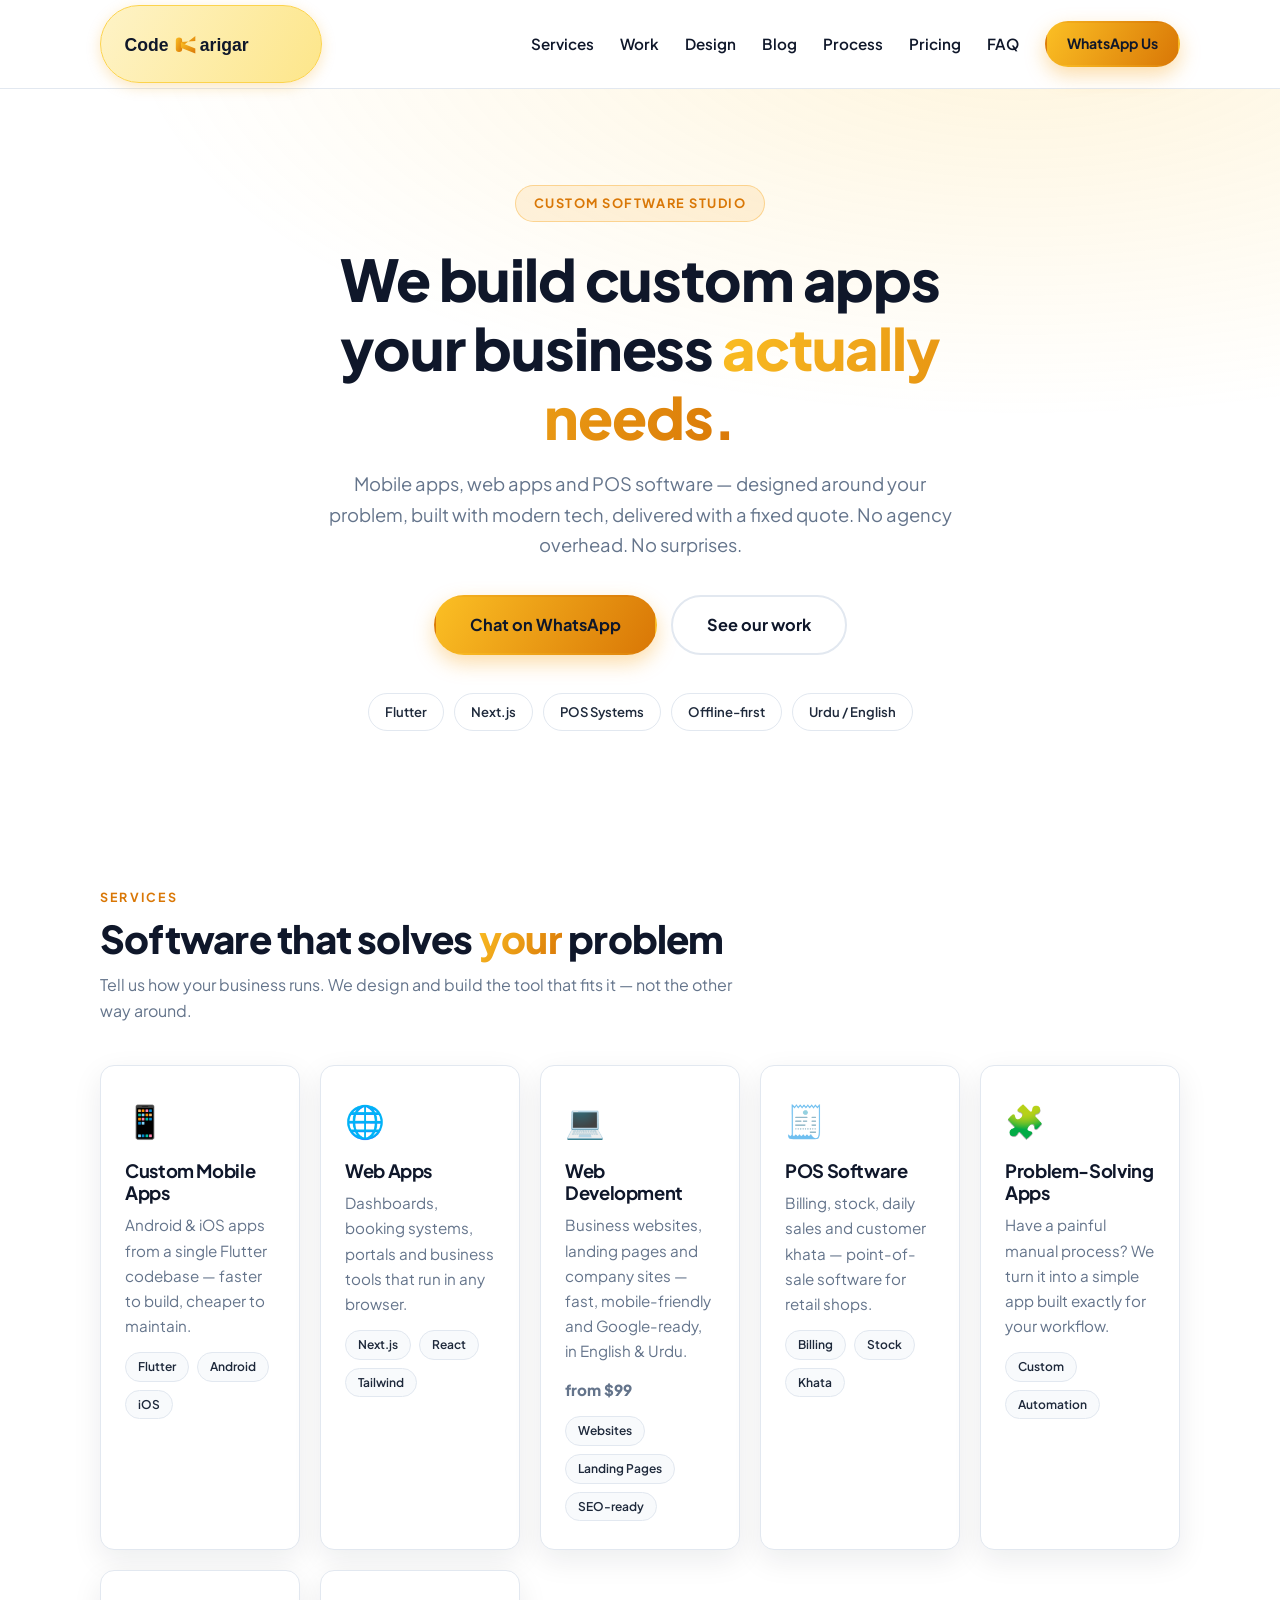
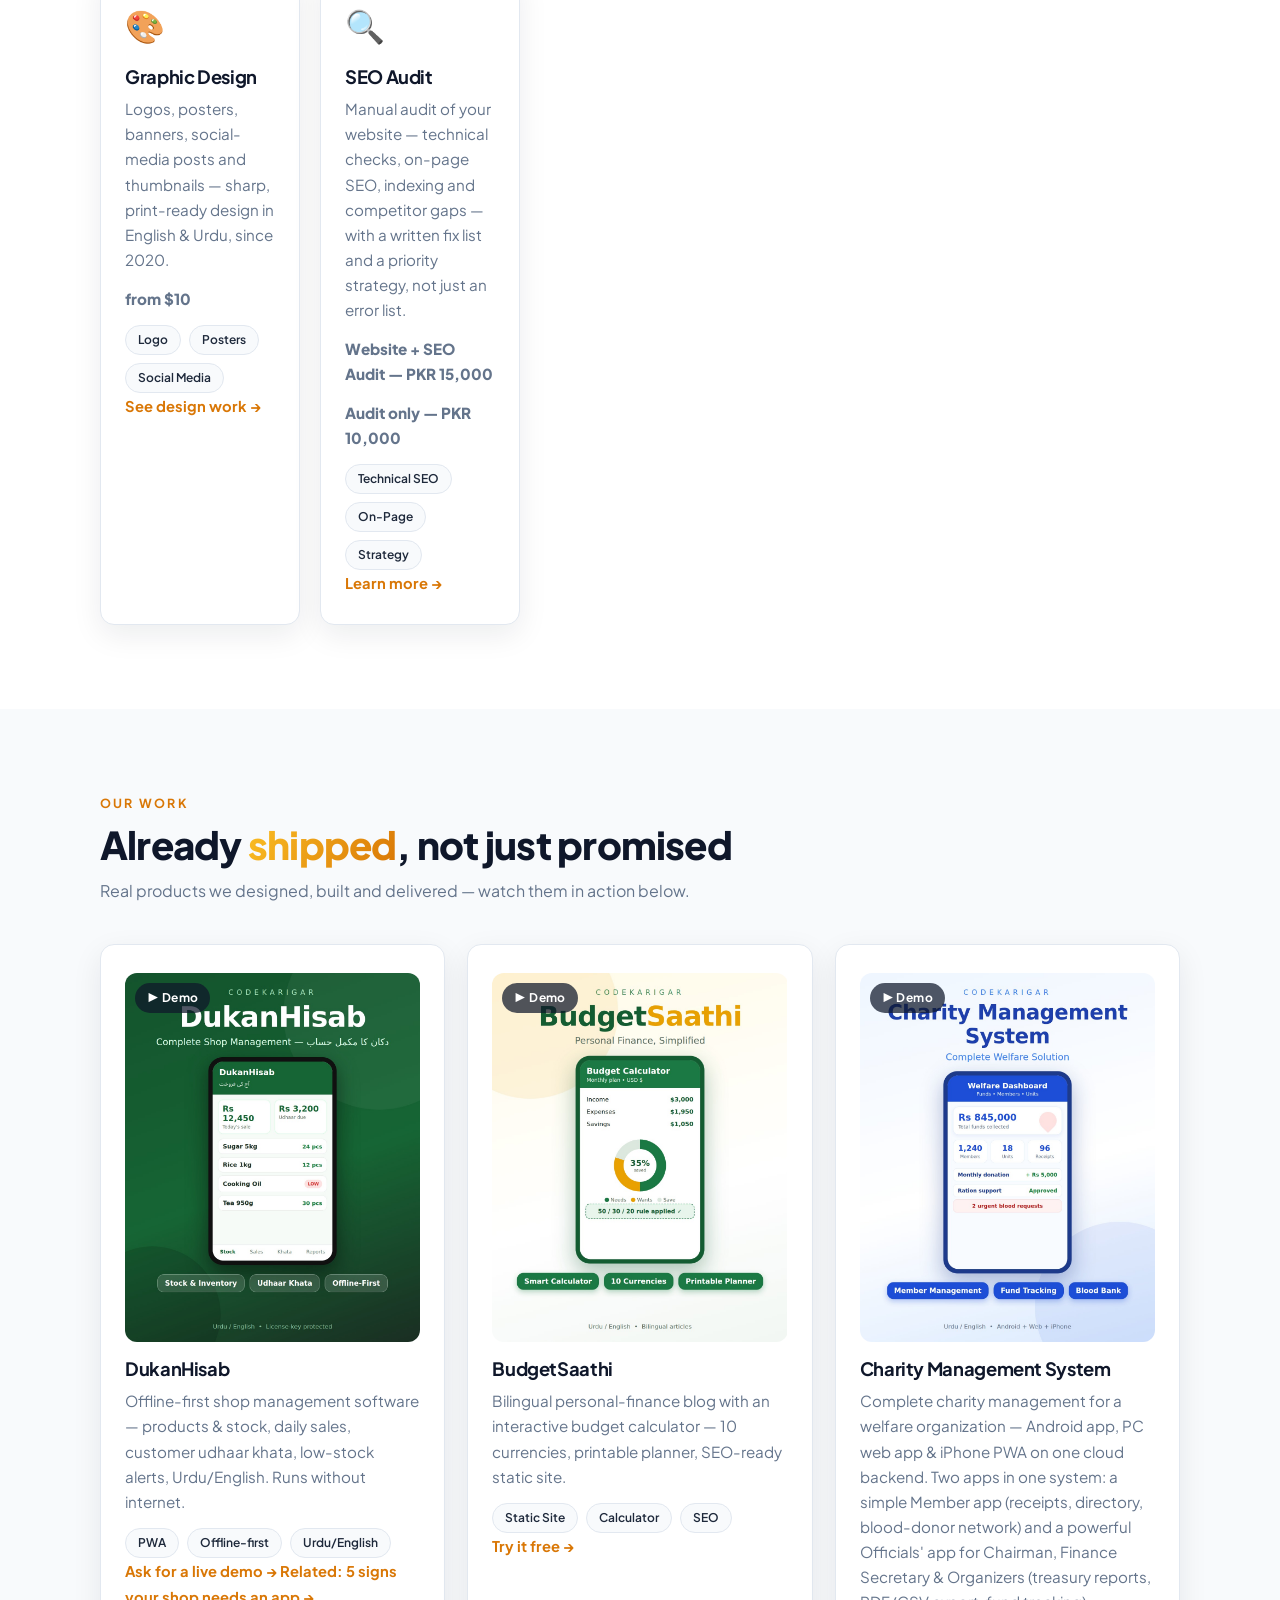
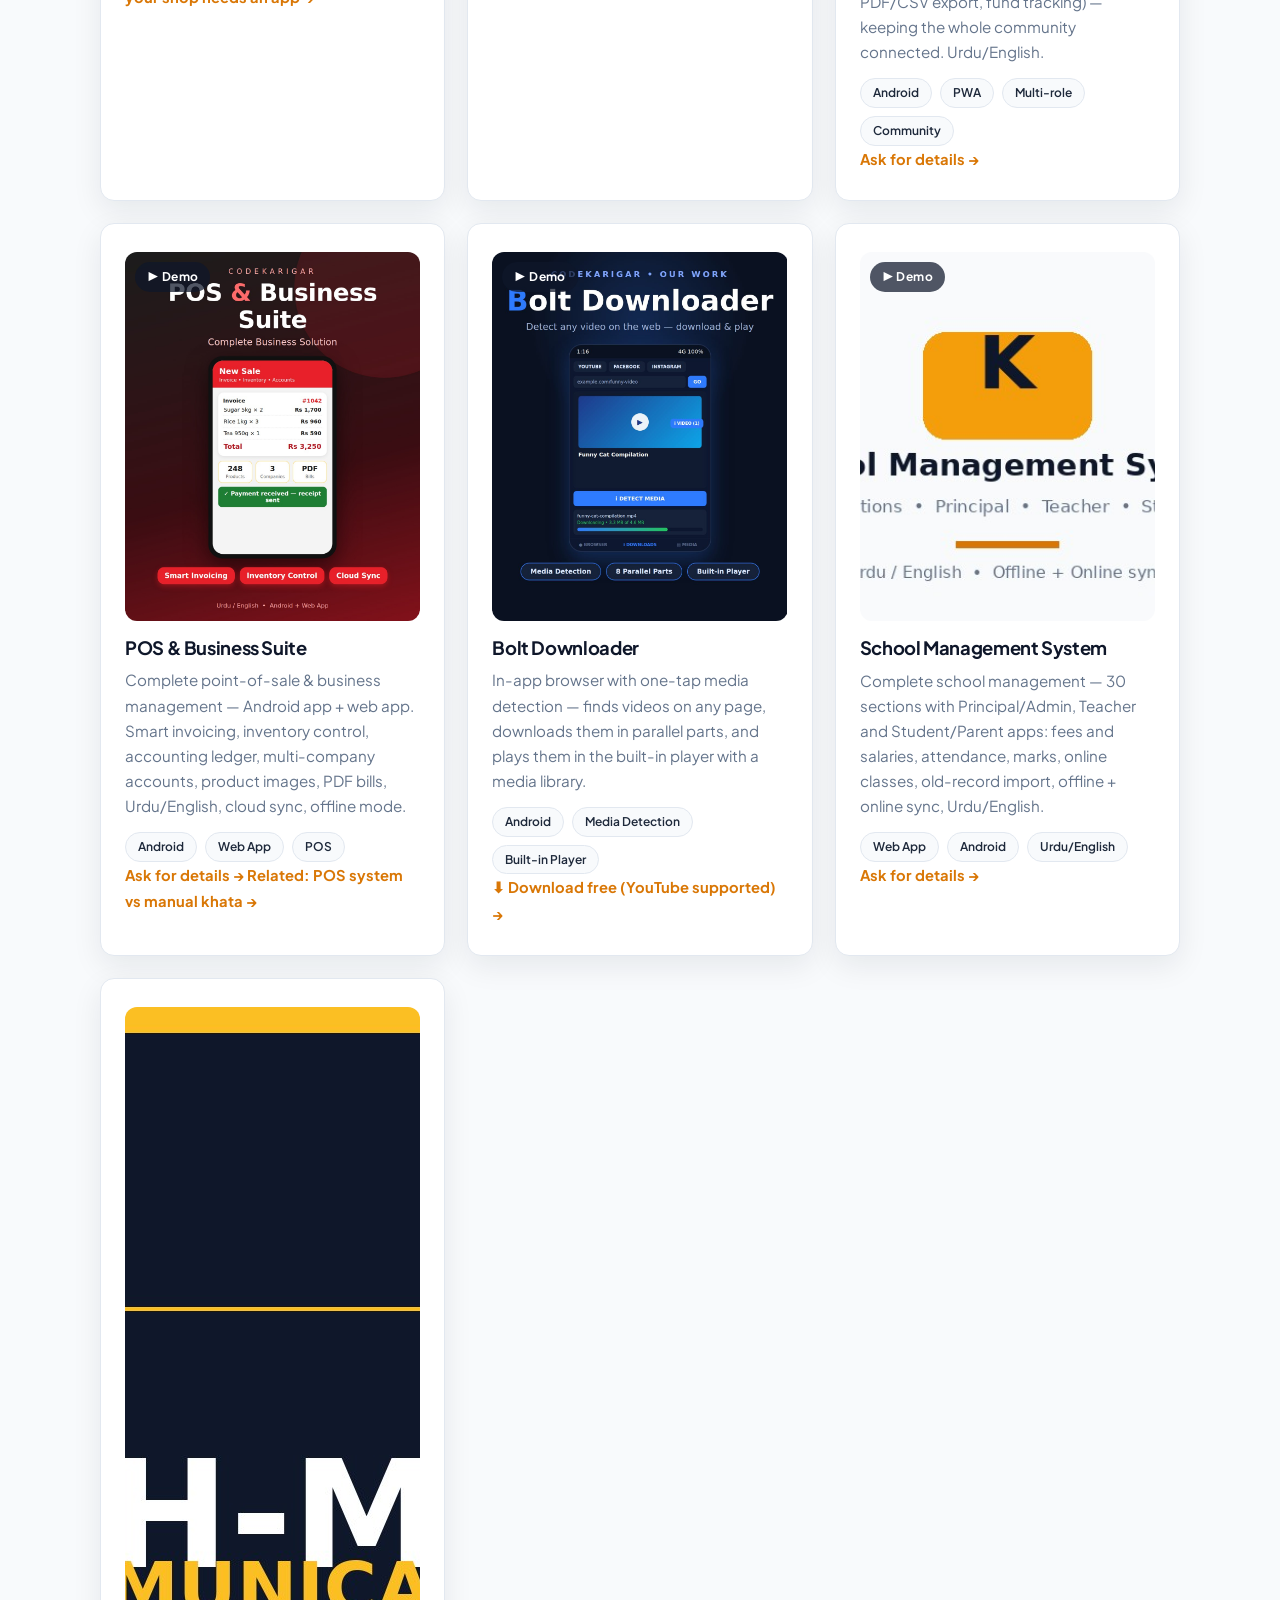
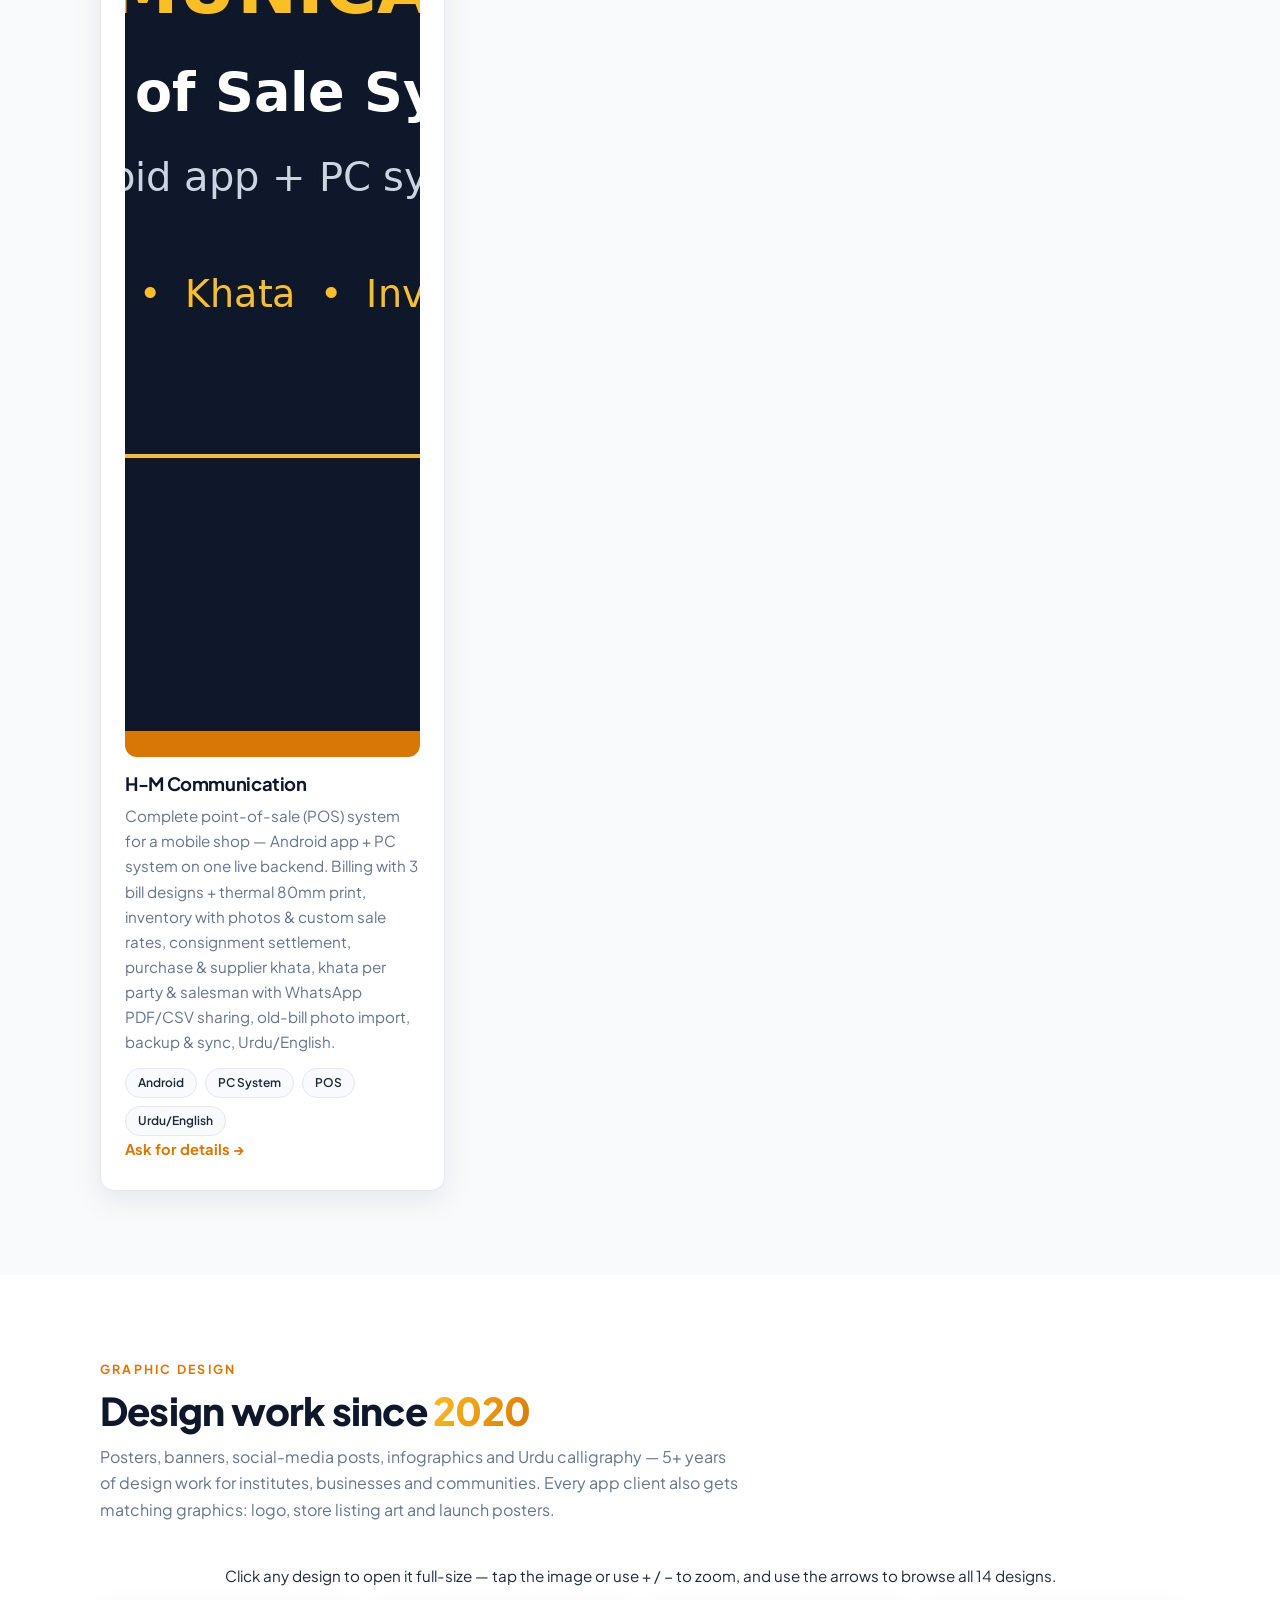
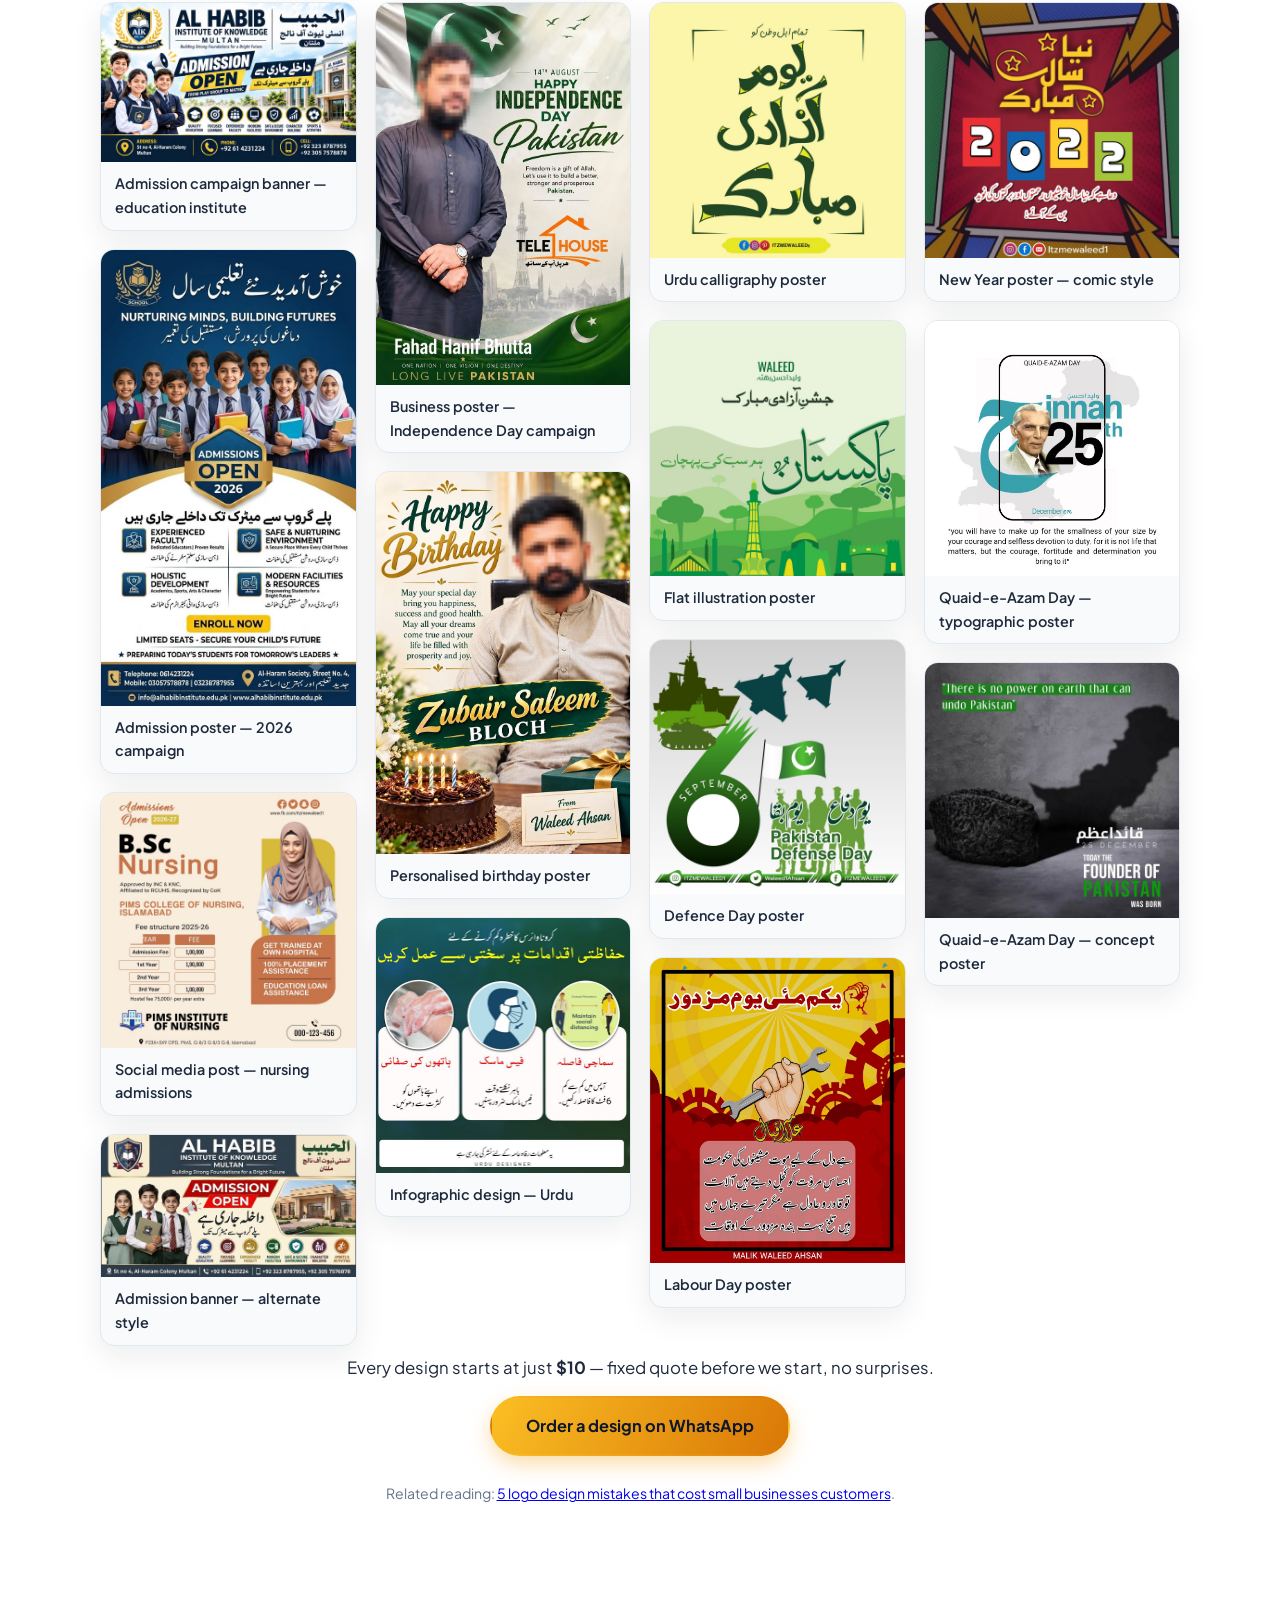
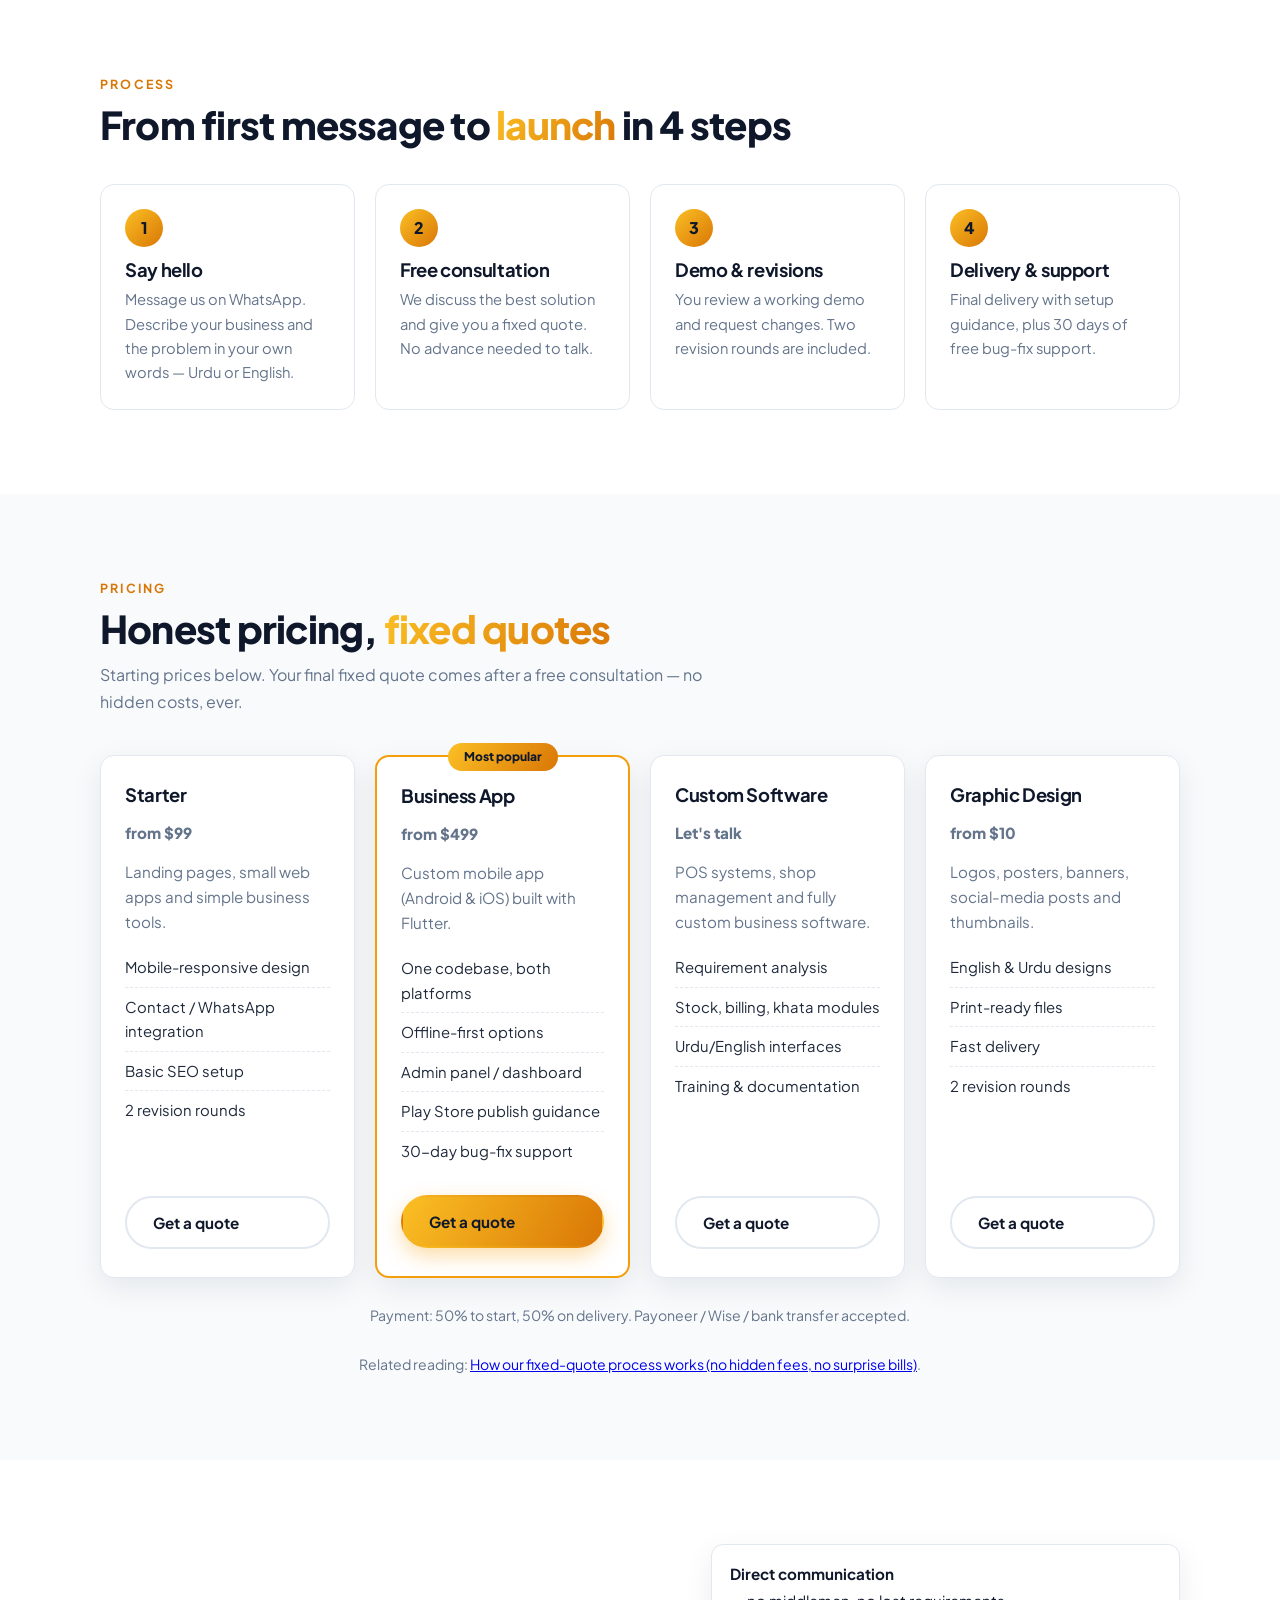
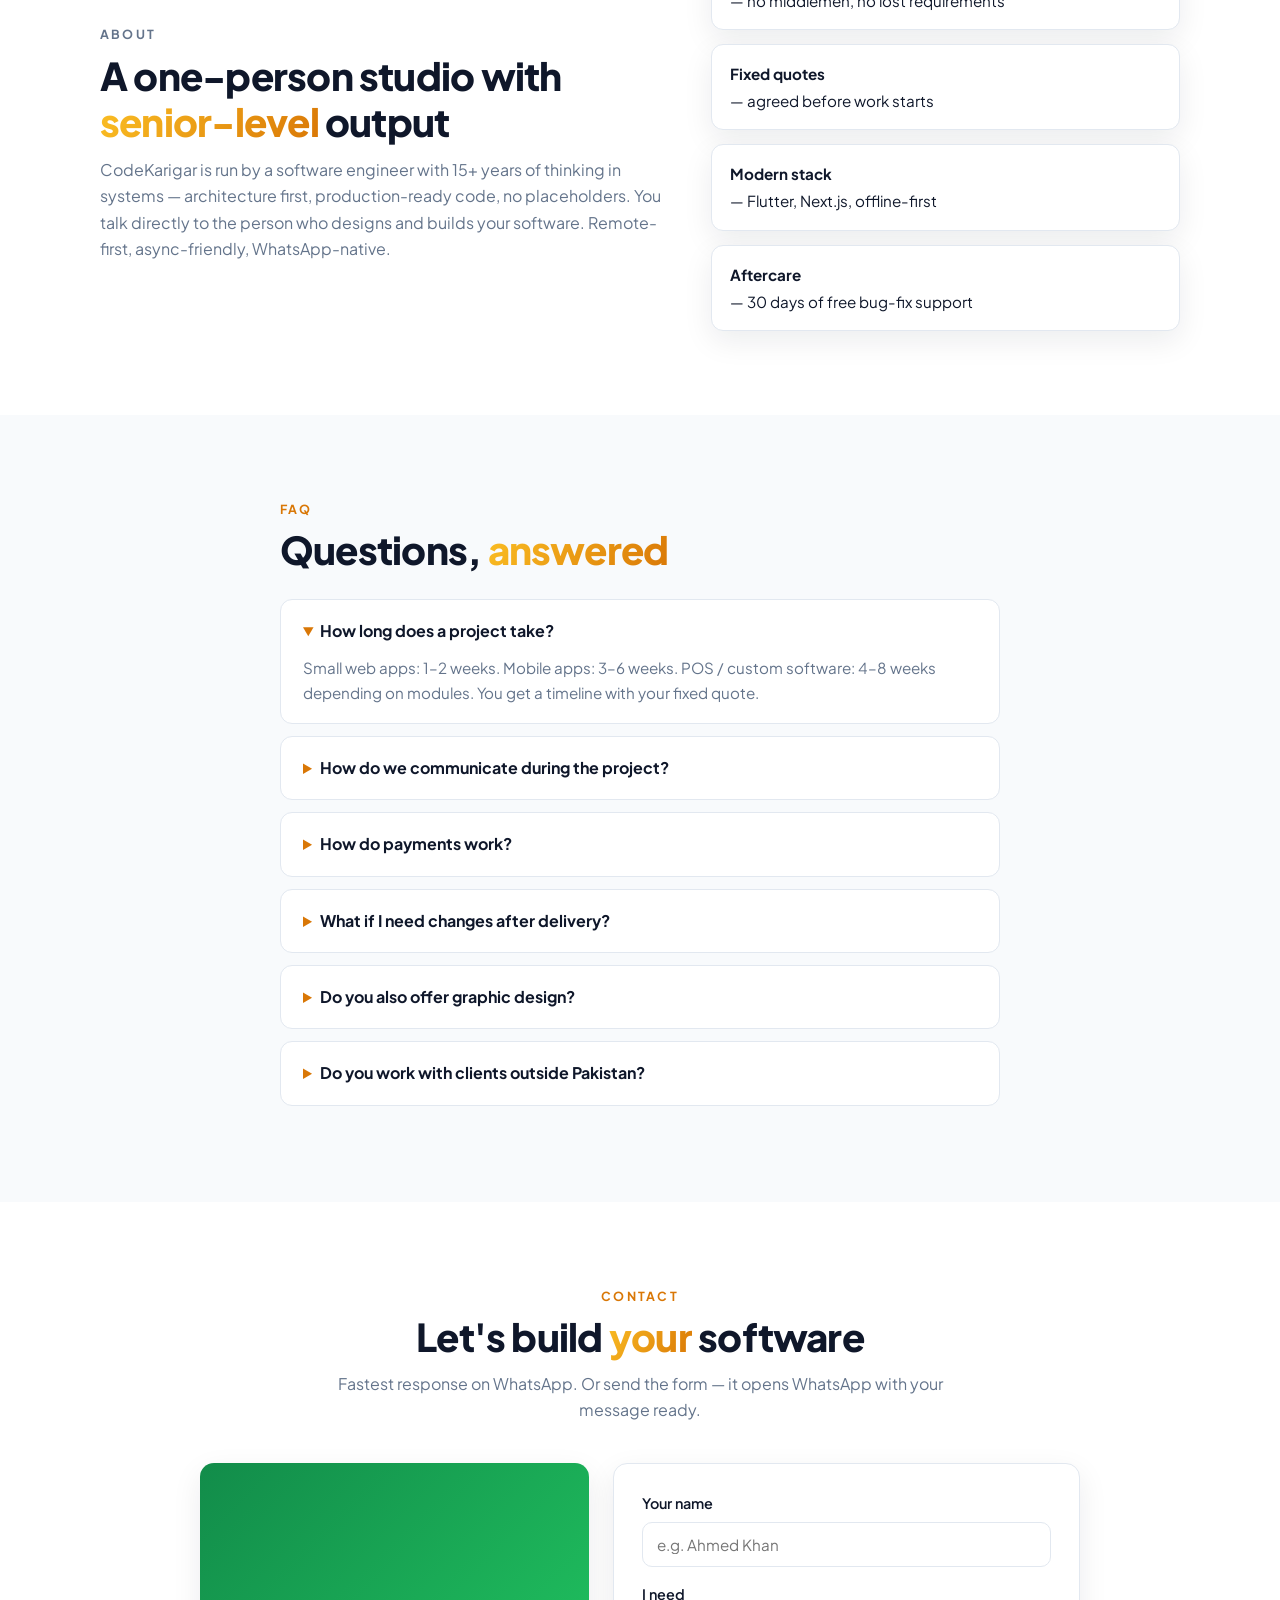
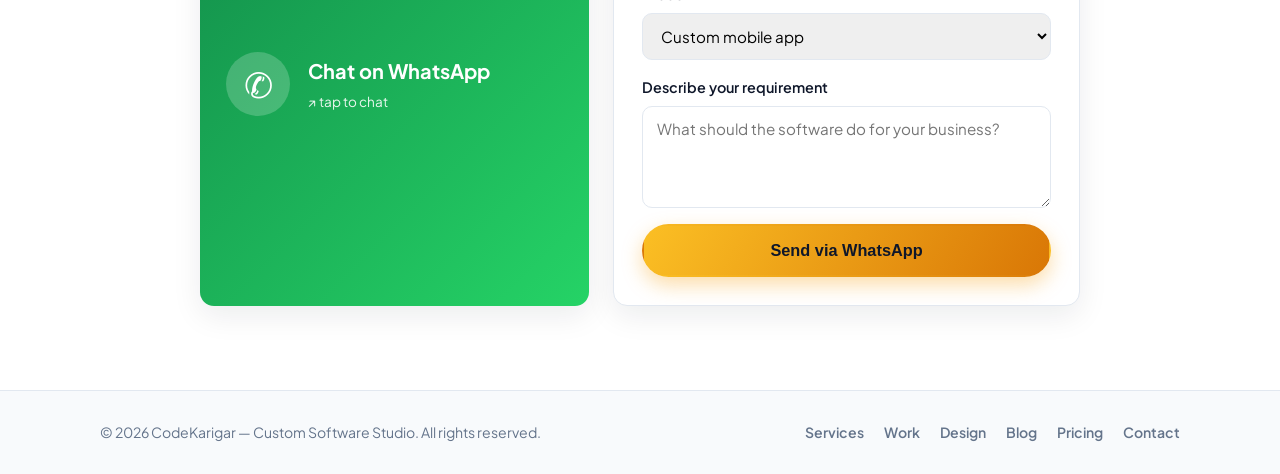
==== commit c701cf62: "SEO fixes 2026-11-16: image width/height for CLS, GA4+schema on privacy page, bolt-version 3.2.1" ====
--- a/index.html
+++ b/index.html
@@ -326,7 +326,7 @@
       </article>
       <article class="card work-card">
         <div class="work-media">
-          <img class="work-video" src="assets/img/hm-communication-poster.jpg" alt="H-M Communication point of sale system" loading="lazy">
+          <img class="work-video" src="assets/img/hm-communication-poster.jpg" width="1080" height="1350" alt="H-M Communication point of sale system" loading="lazy">
         </div>
         <h3>H-M Communication</h3>
         <p>Complete point-of-sale (POS) system for a mobile shop — Android app + PC system on one live backend. Billing with 3 bill designs + thermal 80mm print, inventory with photos &amp; custom sale rates, consignment settlement, purchase &amp; supplier khata, khata per party &amp; salesman with WhatsApp PDF/CSV sharing, old-bill photo import, backup &amp; sync, Urdu/English.</p>
@@ -346,59 +346,59 @@
     <p class="design-hint">Click any design to open it full-size — tap the image or use + / − to zoom, and use the arrows to browse all 14 designs.</p>
     <div class="design-grid">
       <figure class="design-item">
-        <img src="assets/img/design/design-admission-banner.jpg" alt="Admission campaign banner designed for an education institute" loading="lazy">
+        <img src="assets/img/design/design-admission-banner.jpg" width="1100" height="688" alt="Admission campaign banner designed for an education institute" loading="lazy">
         <figcaption>Admission campaign banner — education institute</figcaption>
       </figure>
       <figure class="design-item">
-        <img src="assets/img/design/design-admission-poster.jpg" alt="Admissions Open 2026 portrait poster design" loading="lazy">
+        <img src="assets/img/design/design-admission-poster.jpg" width="614" height="1100" alt="Admissions Open 2026 portrait poster design" loading="lazy">
         <figcaption>Admission poster — 2026 campaign</figcaption>
       </figure>
       <figure class="design-item">
-        <img src="assets/img/design/design-nursing-post.jpg" alt="Social media post design for nursing admissions" loading="lazy">
+        <img src="assets/img/design/design-nursing-post.jpg" width="1100" height="1100" alt="Social media post design for nursing admissions" loading="lazy">
         <figcaption>Social media post — nursing admissions</figcaption>
       </figure>
       <figure class="design-item">
-        <img src="assets/img/design/design-admission-banner-alt.jpg" alt="Admission banner in an alternate colour style" loading="lazy">
+        <img src="assets/img/design/design-admission-banner-alt.jpg" width="1100" height="614" alt="Admission banner in an alternate colour style" loading="lazy">
         <figcaption>Admission banner — alternate style</figcaption>
       </figure>
       <figure class="design-item">
-        <img src="assets/img/design/design-business-poster.jpg" alt="Independence Day poster designed for a business brand" loading="lazy">
+        <img src="assets/img/design/design-business-poster.jpg" width="733" height="1100" alt="Independence Day poster designed for a business brand" loading="lazy">
         <figcaption>Business poster — Independence Day campaign</figcaption>
       </figure>
       <figure class="design-item">
-        <img src="assets/img/design/design-birthday-poster.jpg" alt="Personalised birthday poster design" loading="lazy">
+        <img src="assets/img/design/design-birthday-poster.jpg" width="733" height="1100" alt="Personalised birthday poster design" loading="lazy">
         <figcaption>Personalised birthday poster</figcaption>
       </figure>
       <figure class="design-item">
-        <img src="assets/img/design/design-infographic.jpg" alt="Urdu infographic design with icons and three-column layout" loading="lazy">
+        <img src="assets/img/design/design-infographic.jpg" width="1020" height="1020" alt="Urdu infographic design with icons and three-column layout" loading="lazy">
         <figcaption>Infographic design — Urdu</figcaption>
       </figure>
       <figure class="design-item">
-        <img src="assets/img/design/design-azadi-calligraphy.jpg" alt="Urdu calligraphy poster for Independence Day" loading="lazy">
+        <img src="assets/img/design/design-azadi-calligraphy.jpg" width="1100" height="1100" alt="Urdu calligraphy poster for Independence Day" loading="lazy">
         <figcaption>Urdu calligraphy poster</figcaption>
       </figure>
       <figure class="design-item">
-        <img src="assets/img/design/design-pakistan-illustration.jpg" alt="Flat illustration poster of Pakistani landmarks" loading="lazy">
+        <img src="assets/img/design/design-pakistan-illustration.jpg" width="1100" height="1100" alt="Flat illustration poster of Pakistani landmarks" loading="lazy">
         <figcaption>Flat illustration poster</figcaption>
       </figure>
       <figure class="design-item">
-        <img src="assets/img/design/design-defence-day.jpg" alt="Pakistan Defence Day poster design" loading="lazy">
+        <img src="assets/img/design/design-defence-day.jpg" width="1100" height="1100" alt="Pakistan Defence Day poster design" loading="lazy">
         <figcaption>Defence Day poster</figcaption>
       </figure>
       <figure class="design-item">
-        <img src="assets/img/design/design-labour-day.jpg" alt="Labour Day poster with Urdu poetry quote" loading="lazy">
+        <img src="assets/img/design/design-labour-day.jpg" width="916" height="1100" alt="Labour Day poster with Urdu poetry quote" loading="lazy">
         <figcaption>Labour Day poster</figcaption>
       </figure>
       <figure class="design-item">
-        <img src="assets/img/design/design-newyear-poster.jpg" alt="New Year poster in a colourful comic style" loading="lazy">
+        <img src="assets/img/design/design-newyear-poster.jpg" width="1100" height="1100" alt="New Year poster in a colourful comic style" loading="lazy">
         <figcaption>New Year poster — comic style</figcaption>
       </figure>
       <figure class="design-item">
-        <img src="assets/img/design/design-quaid-portrait.jpg" alt="Quaid-e-Azam Day typographic poster" loading="lazy">
+        <img src="assets/img/design/design-quaid-portrait.jpg" width="1000" height="1000" alt="Quaid-e-Azam Day typographic poster" loading="lazy">
         <figcaption>Quaid-e-Azam Day — typographic poster</figcaption>
       </figure>
       <figure class="design-item">
-        <img src="assets/img/design/design-quaid-concept.jpg" alt="Quaid-e-Azam Day concept poster — cap shadow shaped as the map of Pakistan" loading="lazy">
+        <img src="assets/img/design/design-quaid-concept.jpg" width="1100" height="1100" alt="Quaid-e-Azam Day concept poster — cap shadow shaped as the map of Pakistan" loading="lazy">
         <figcaption>Quaid-e-Azam Day — concept poster</figcaption>
       </figure>
     </div>
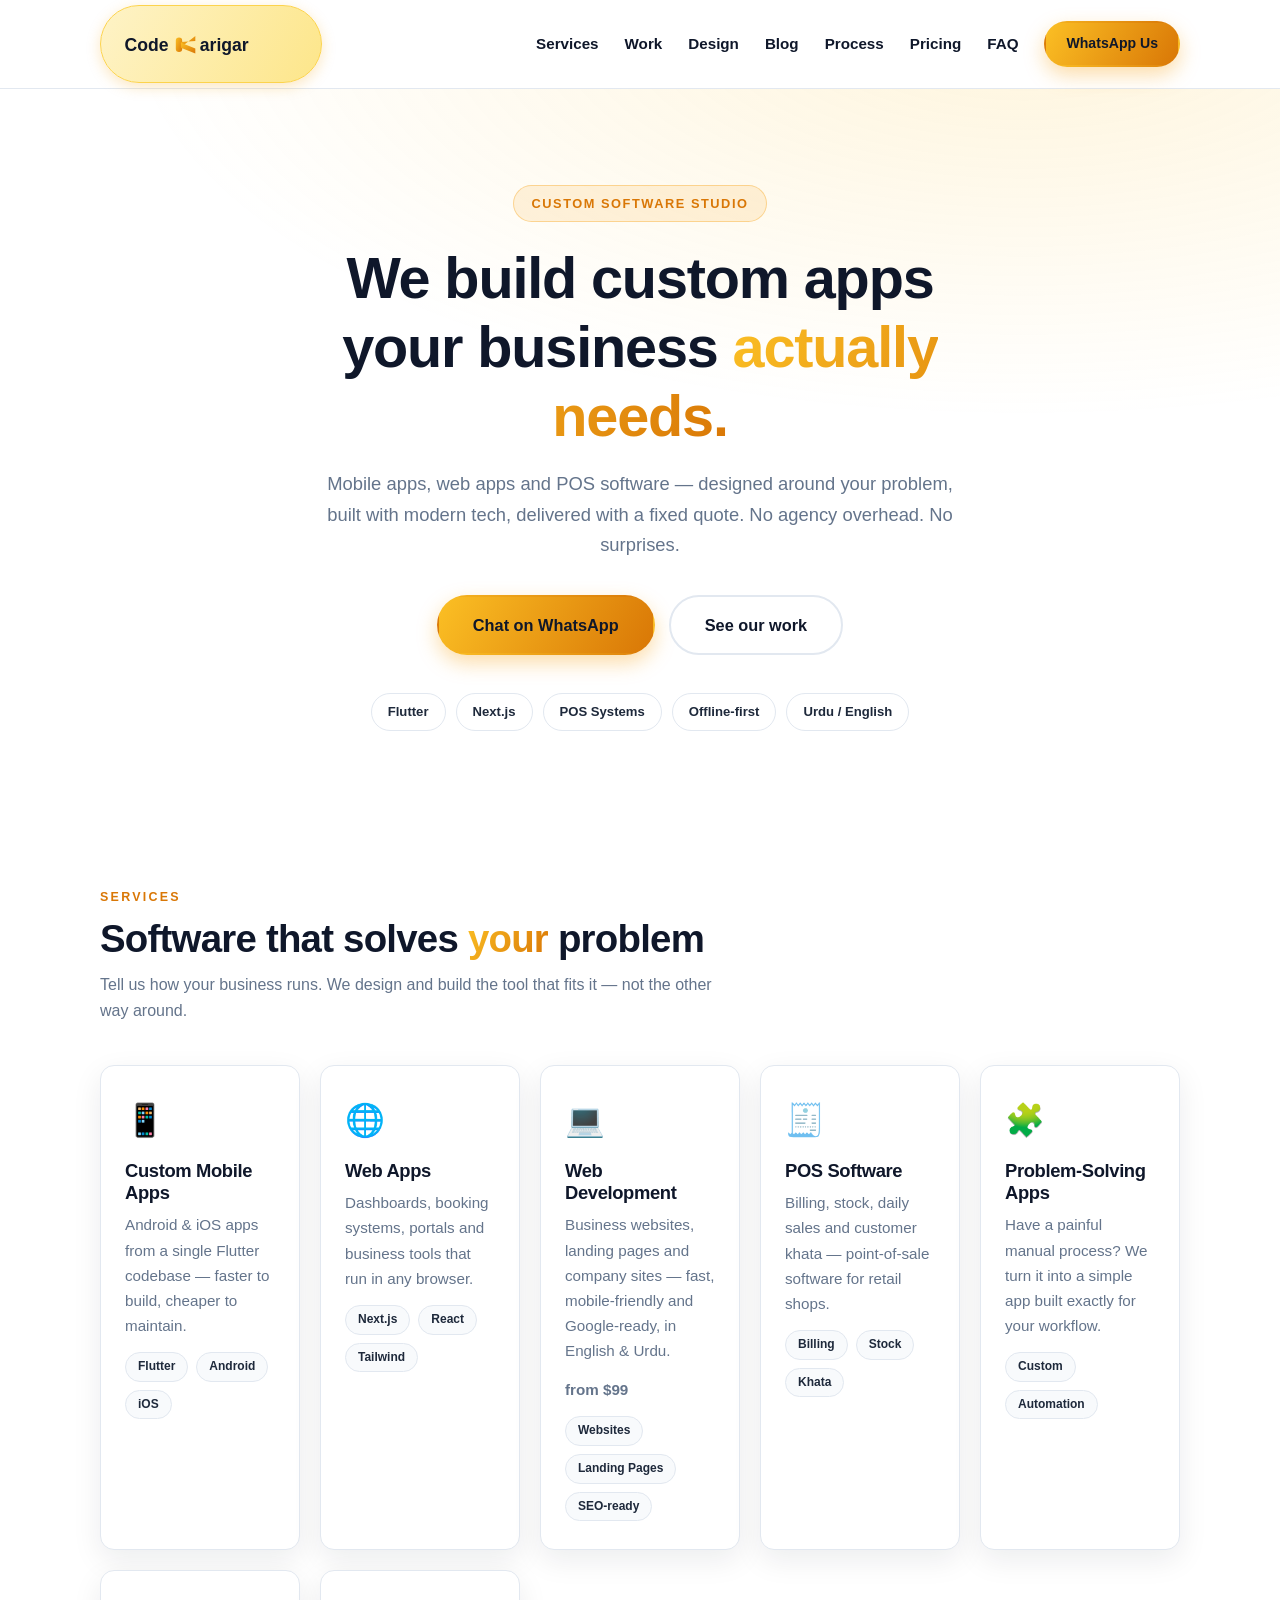
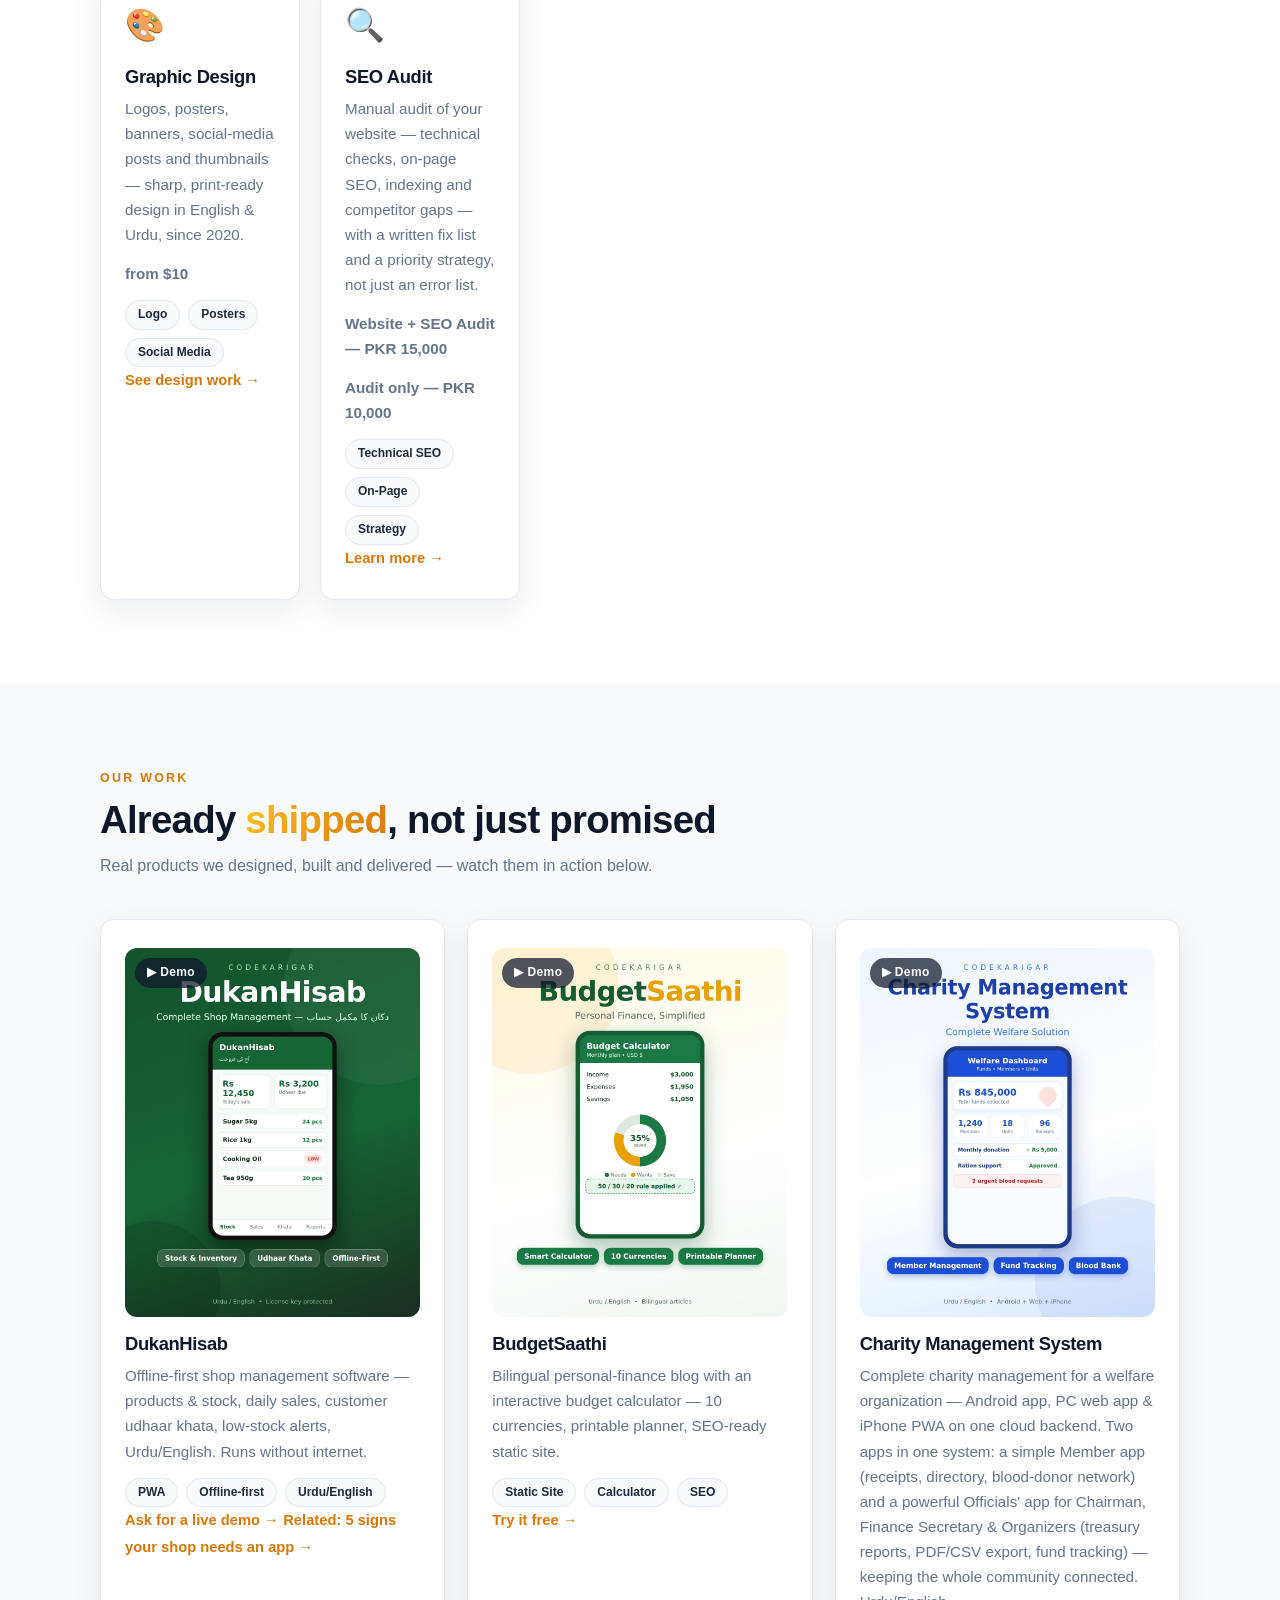
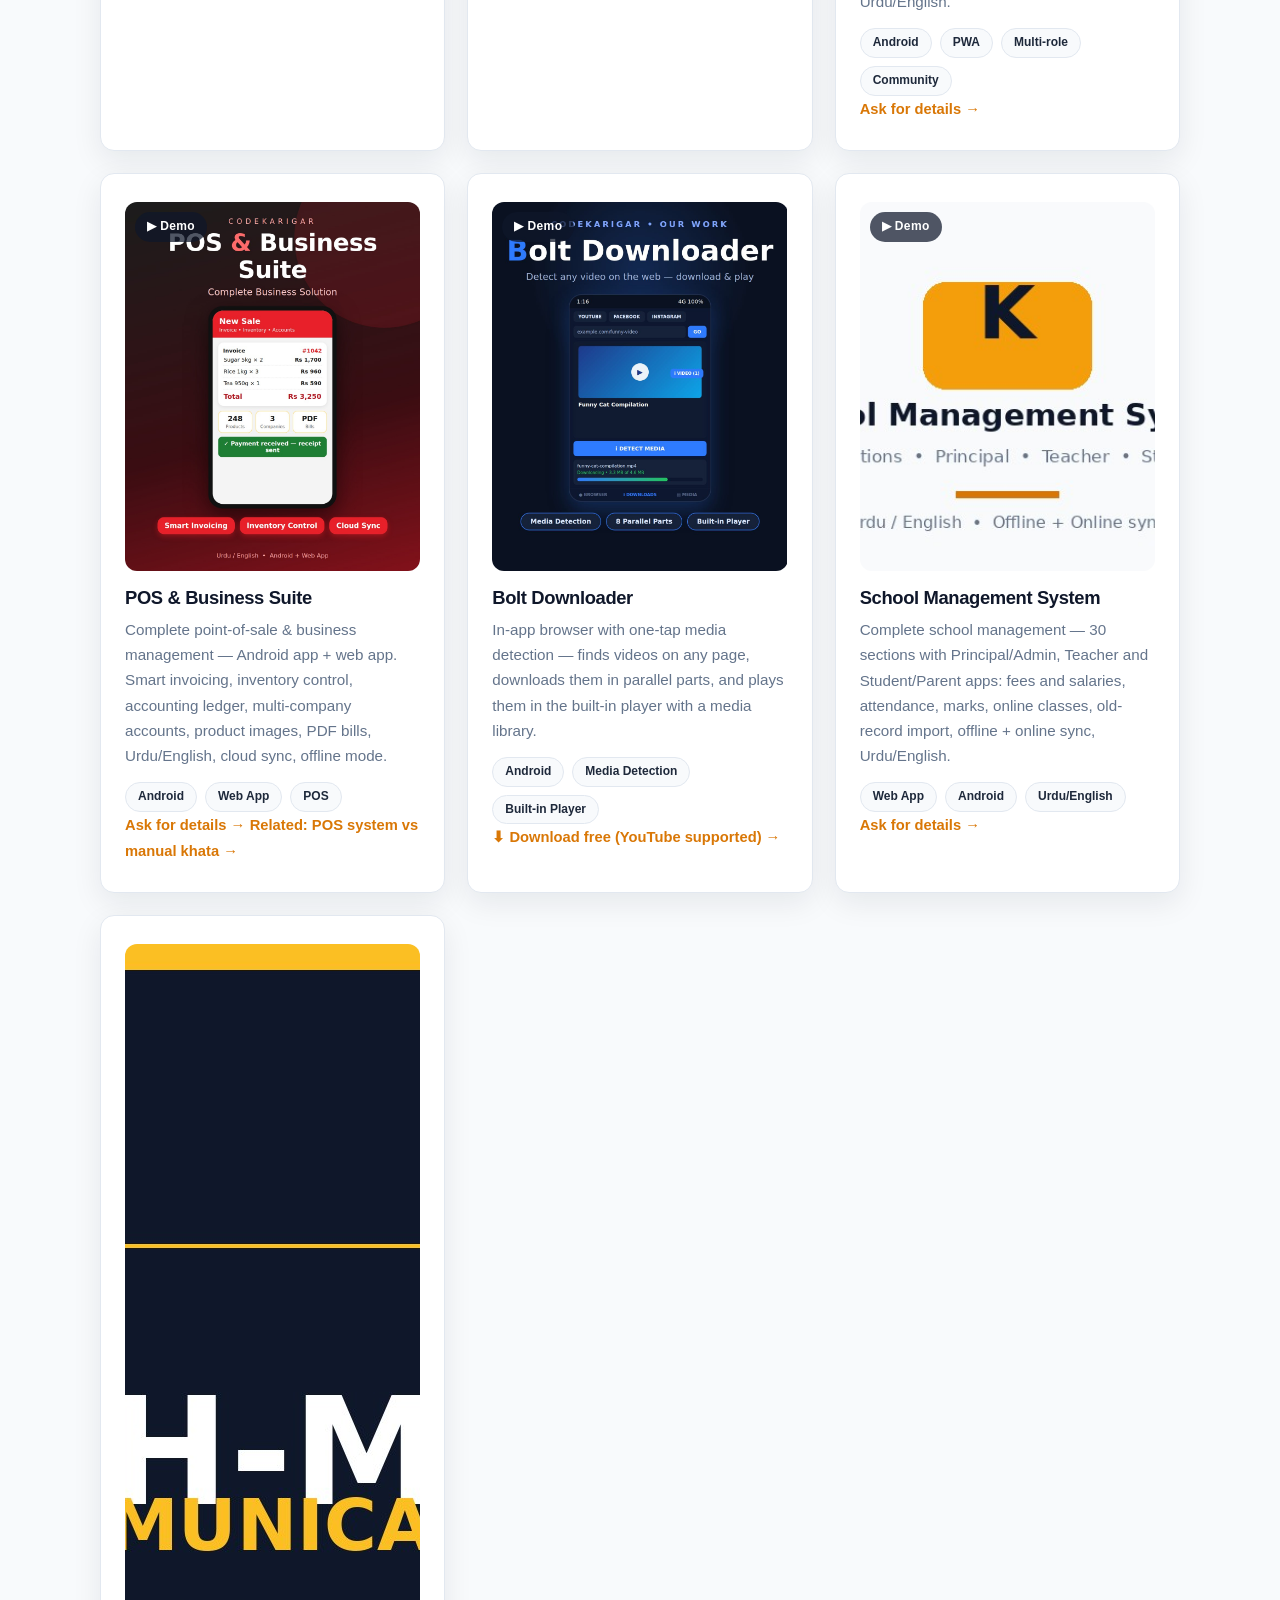
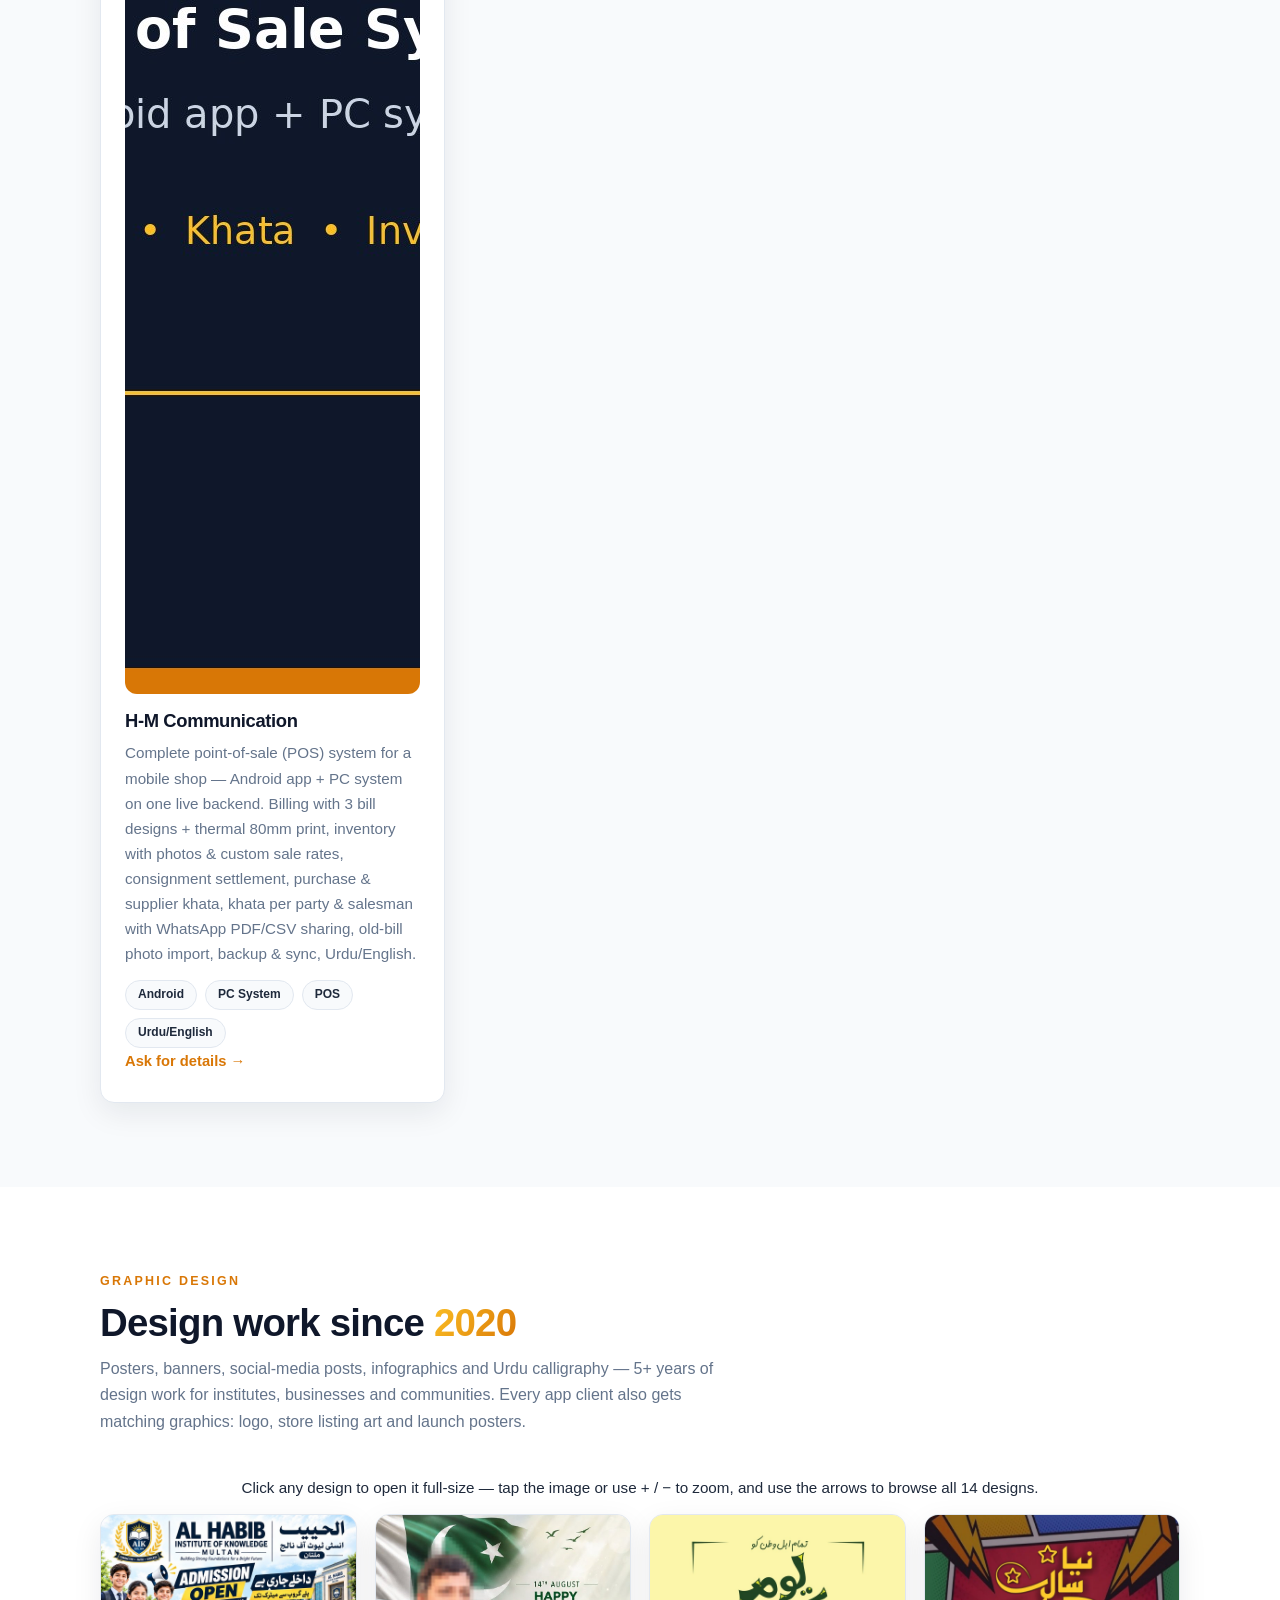
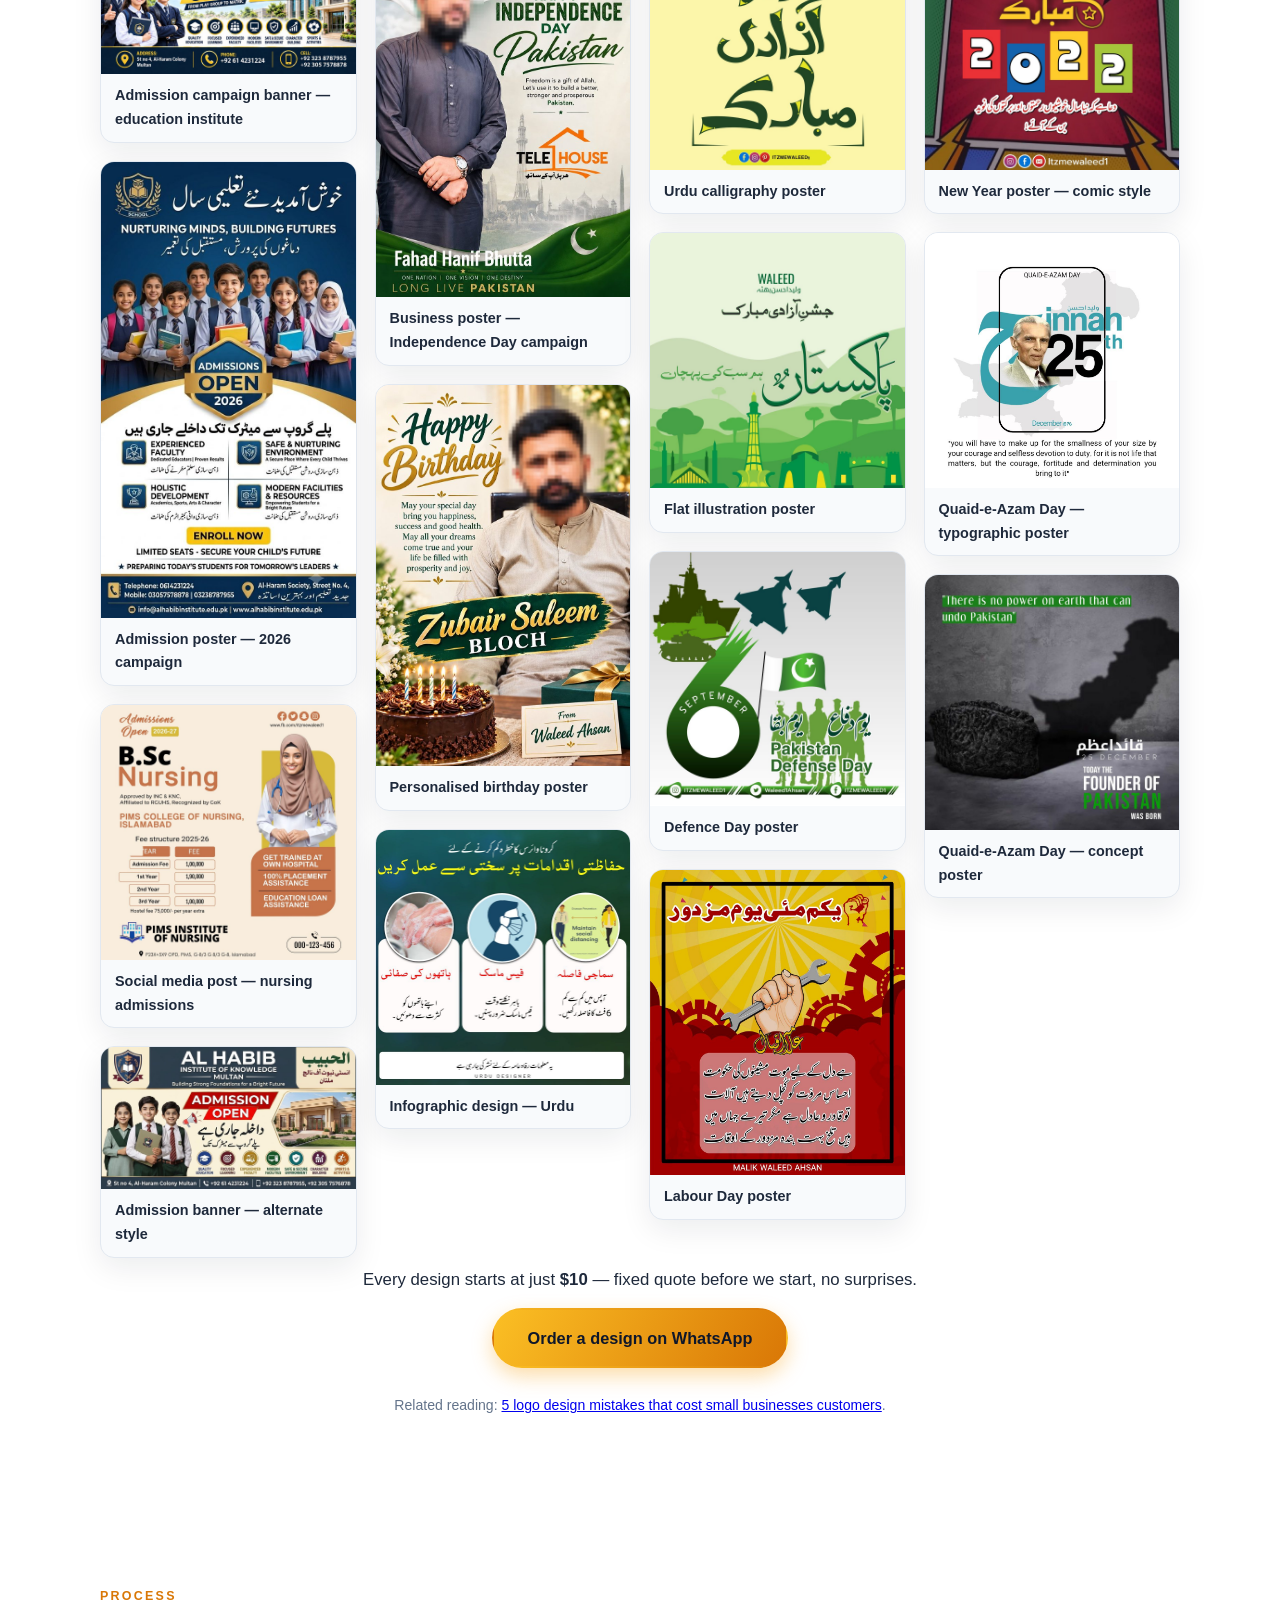
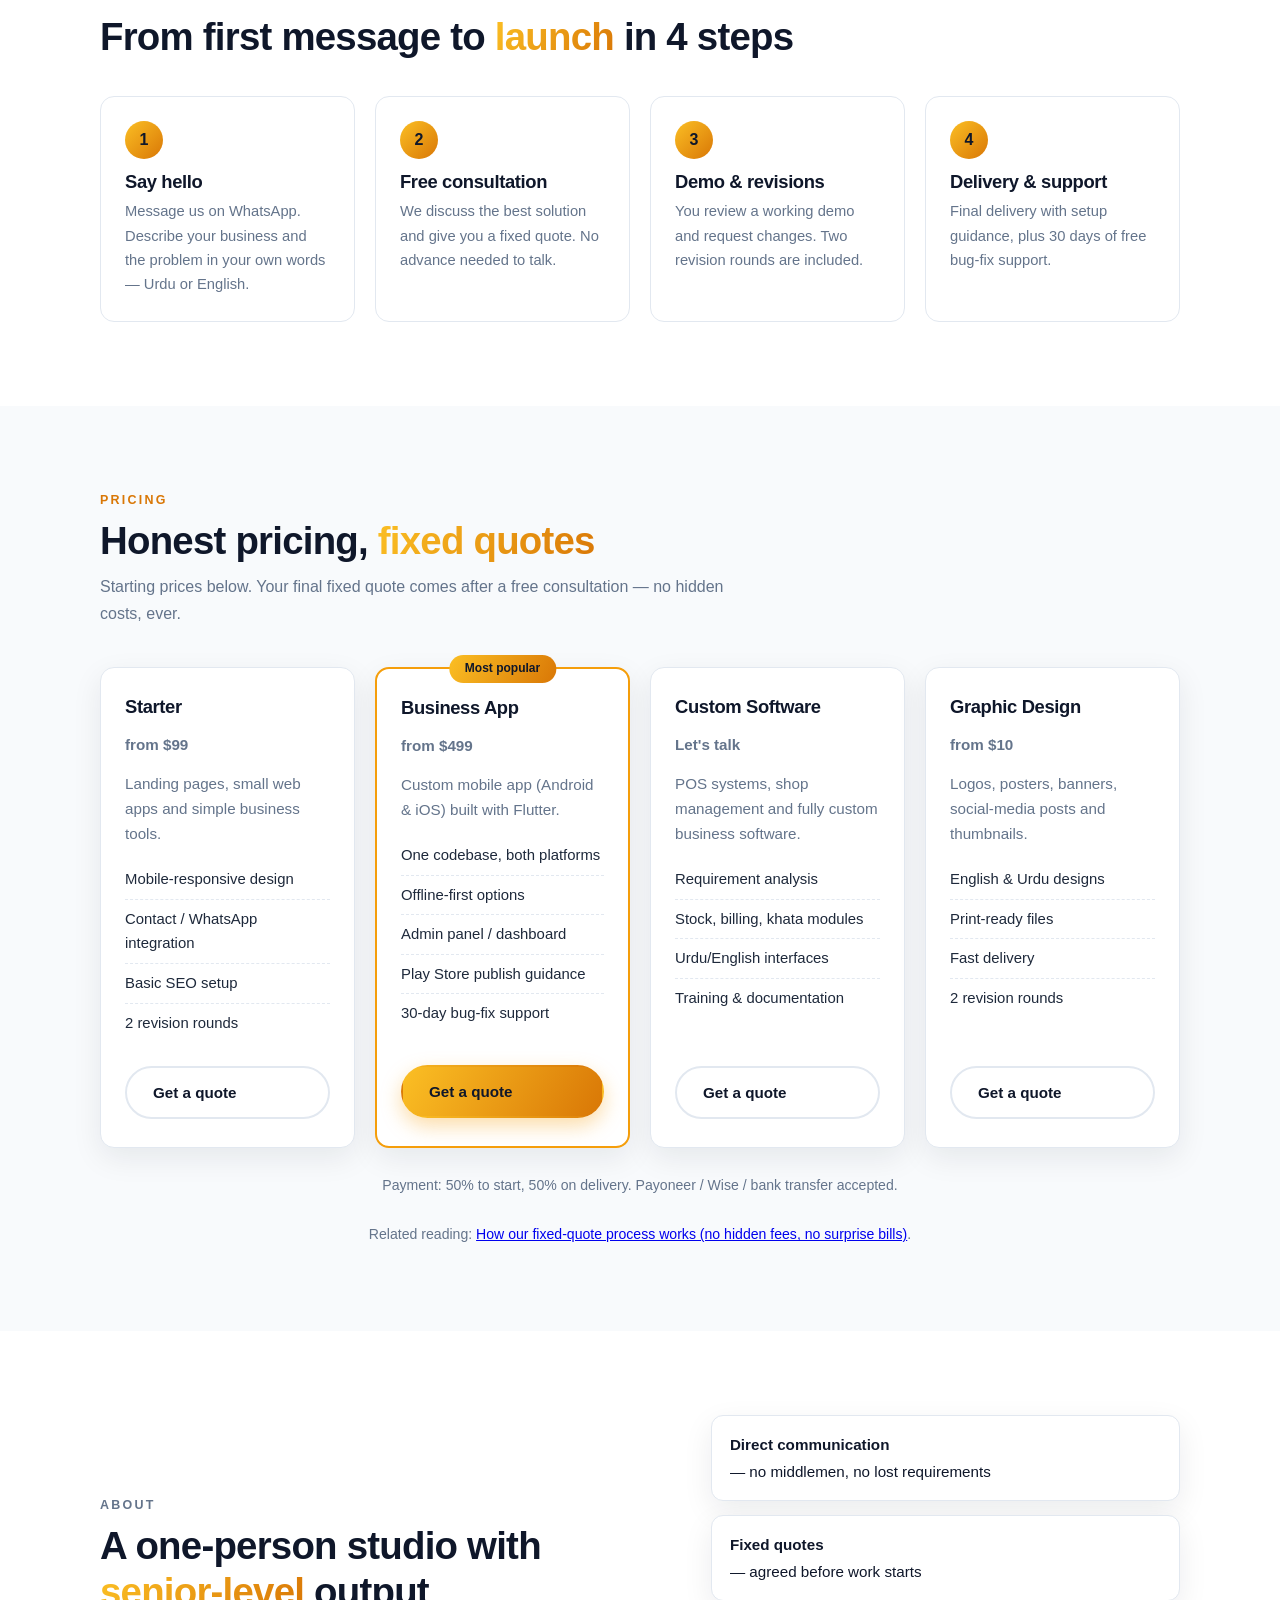
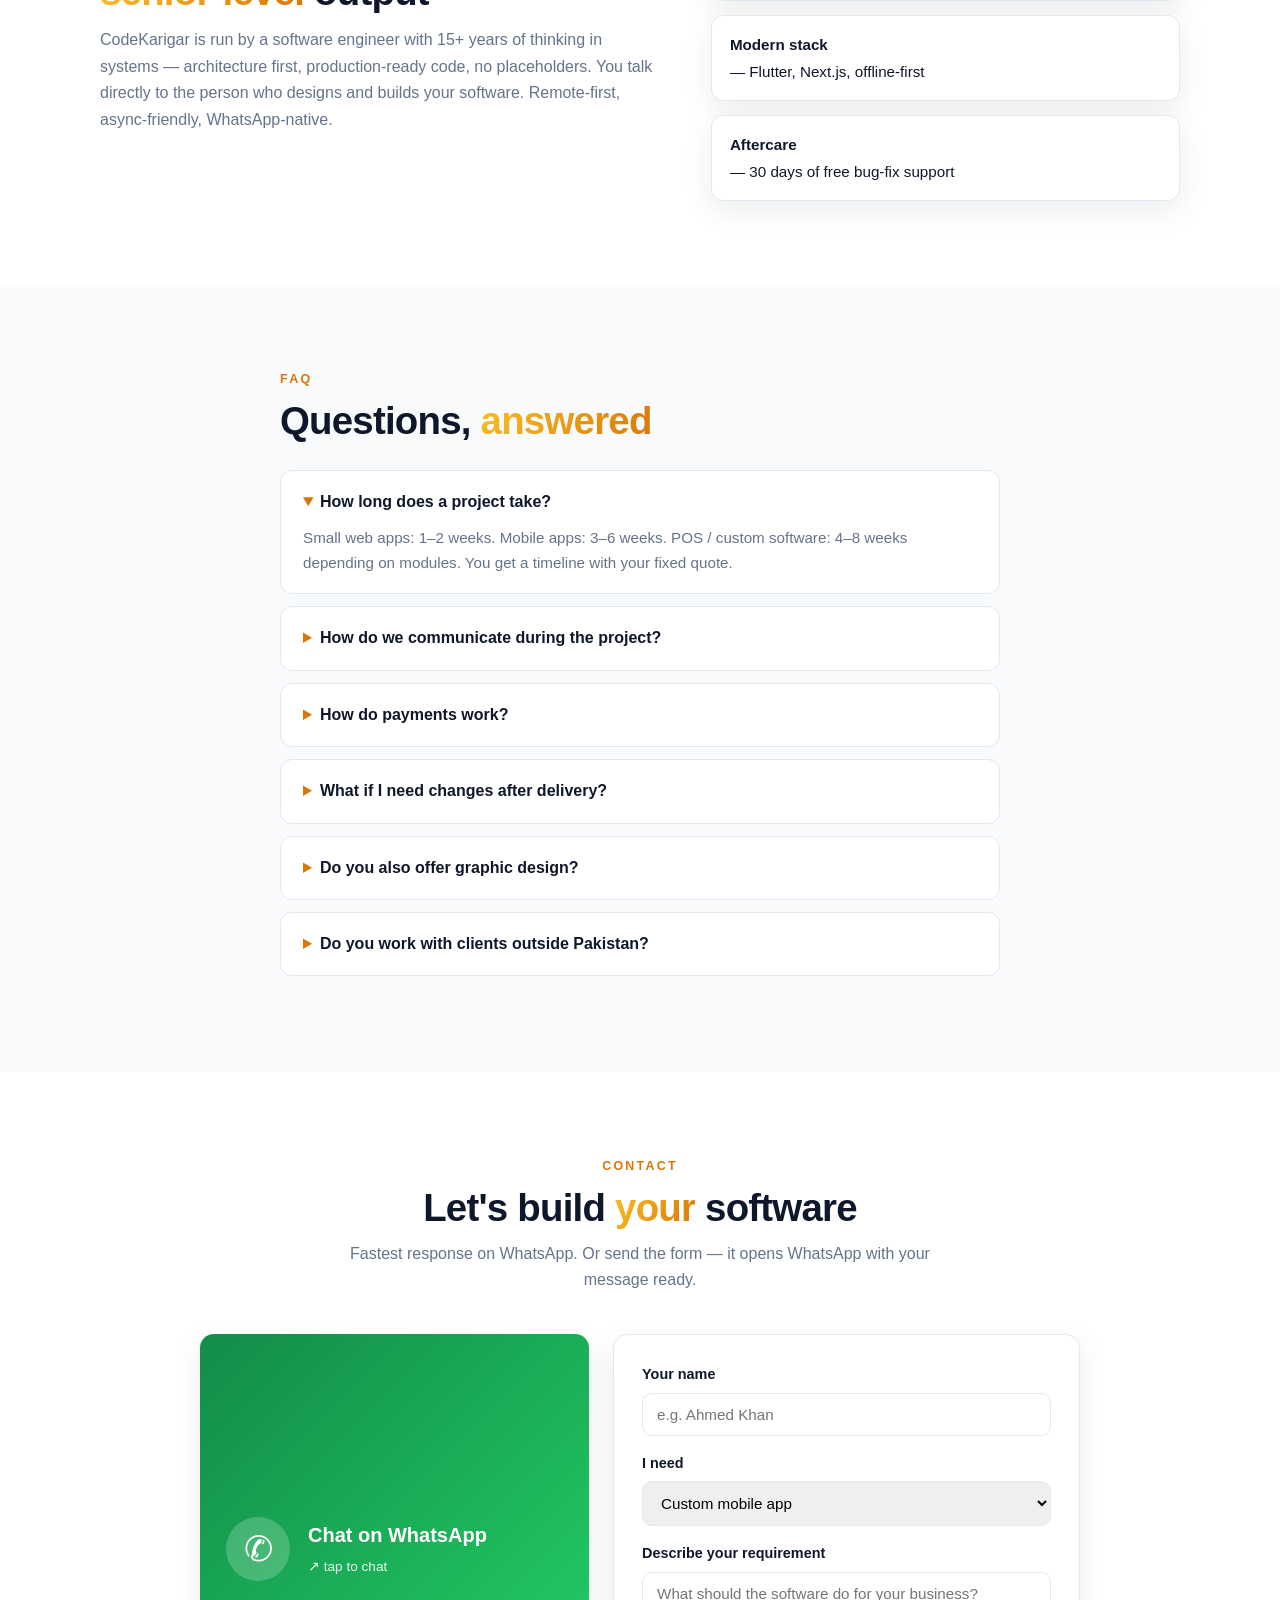
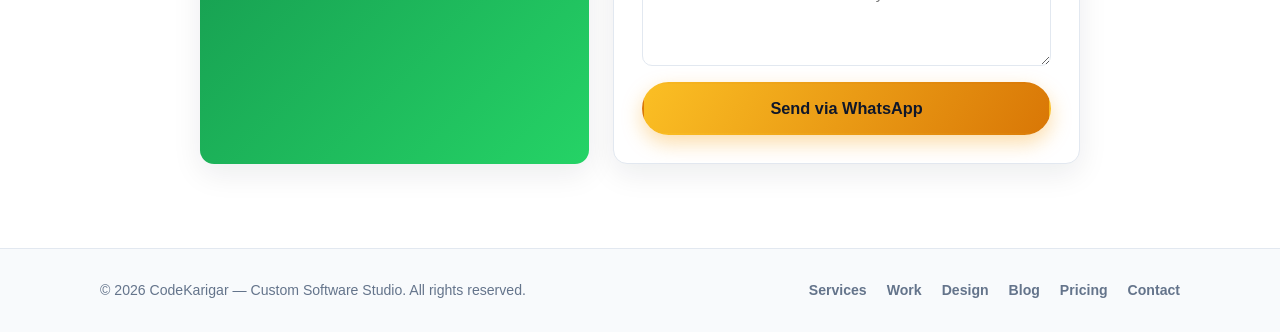
==== commit fd5c0202: "PageSpeed: self-host Plus Jakarta Sans font + preload (Option A)" ====
--- a/index.html
+++ b/index.html
@@ -17,9 +17,7 @@
 <meta name="twitter:card" content="summary_large_image">
 <meta name="twitter:image" content="https://codekarigarstudio.github.io/assets/img/og-preview.jpg">
 <link rel="icon" href="data:image/svg+xml,%3Csvg xmlns='http://www.w3.org/2000/svg' viewBox='0 0 64 64'%3E%3Cdefs%3E%3ClinearGradient id='g' x1='0' y1='0' x2='1' y2='1'%3E%3Cstop offset='0' stop-color='%23FBBF24'/%3E%3Cstop offset='1' stop-color='%23D97706'/%3E%3C/linearGradient%3E%3C/defs%3E%3Crect width='64' height='64' rx='14' fill='url(%23g)'/%3E%3Ctext x='32' y='44' font-family='Verdana' font-size='36' font-weight='800' text-anchor='middle' fill='%230F172A'%3EK%3C/text%3E%3C/svg%3E">
-<link rel="preconnect" href="https://fonts.googleapis.com">
-<link rel="preconnect" href="https://fonts.gstatic.com" crossorigin>
-<link href="https://fonts.googleapis.com/css2?family=Plus+Jakarta+Sans:wght@400;500;600;700;800&display=swap" rel="stylesheet">
+<link rel="preload" href="assets/fonts/plus-jakarta-sans-latin.woff2" as="font" type="font/woff2" crossorigin>
 <link rel="stylesheet" href="assets/css/style.css">
   <style>
     /* Design gallery lightbox */
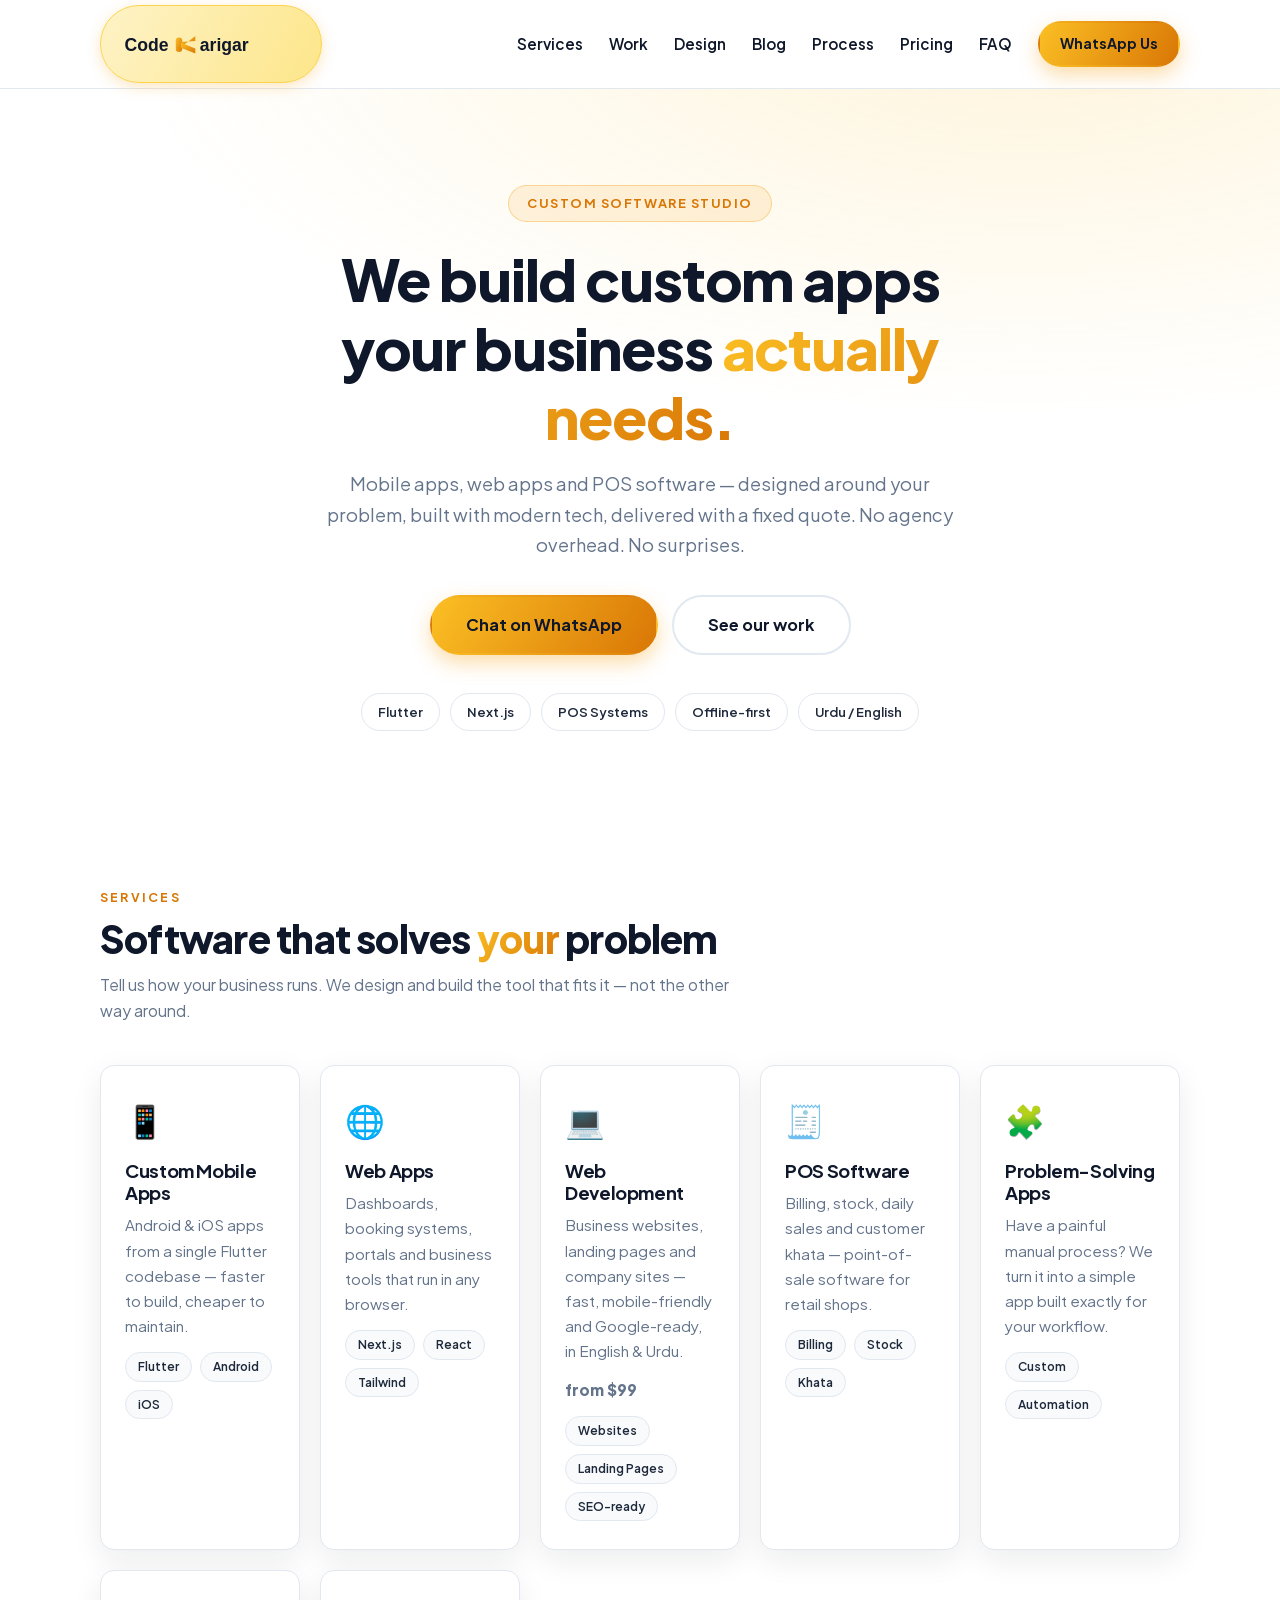
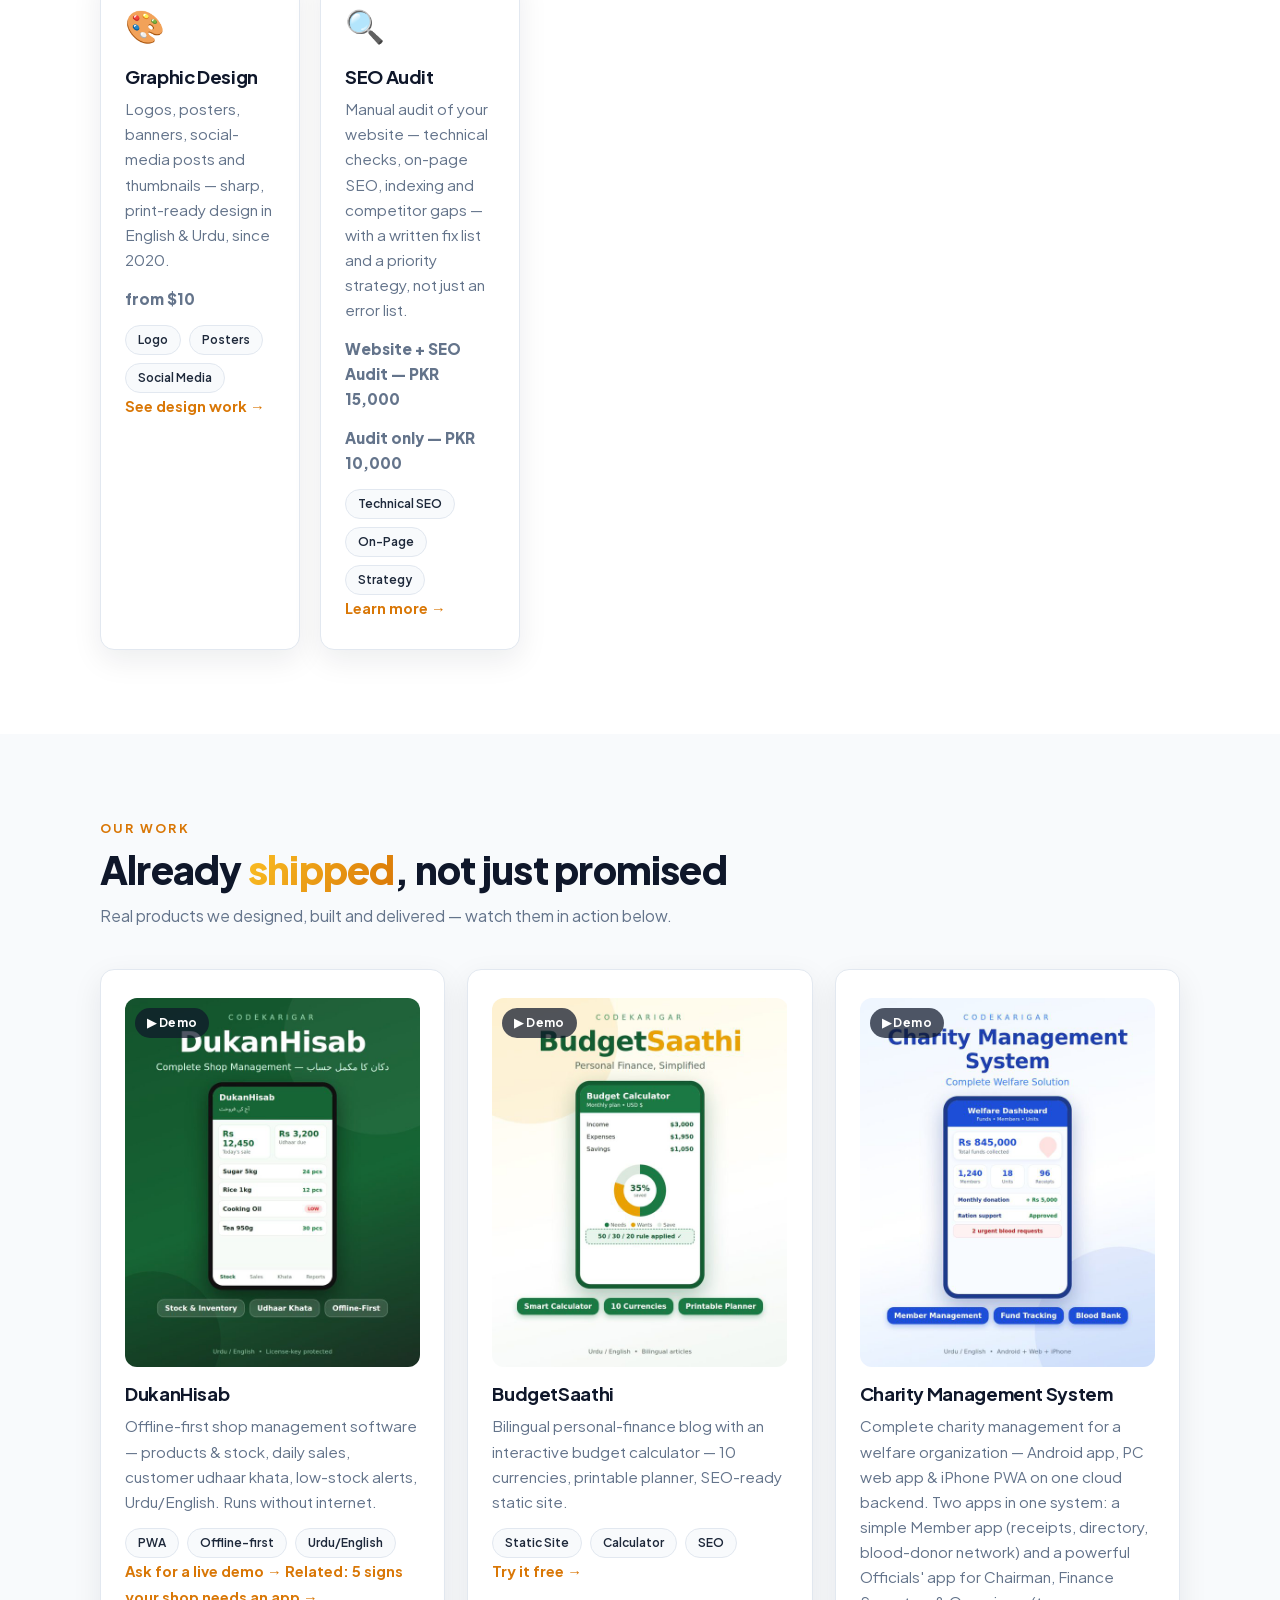
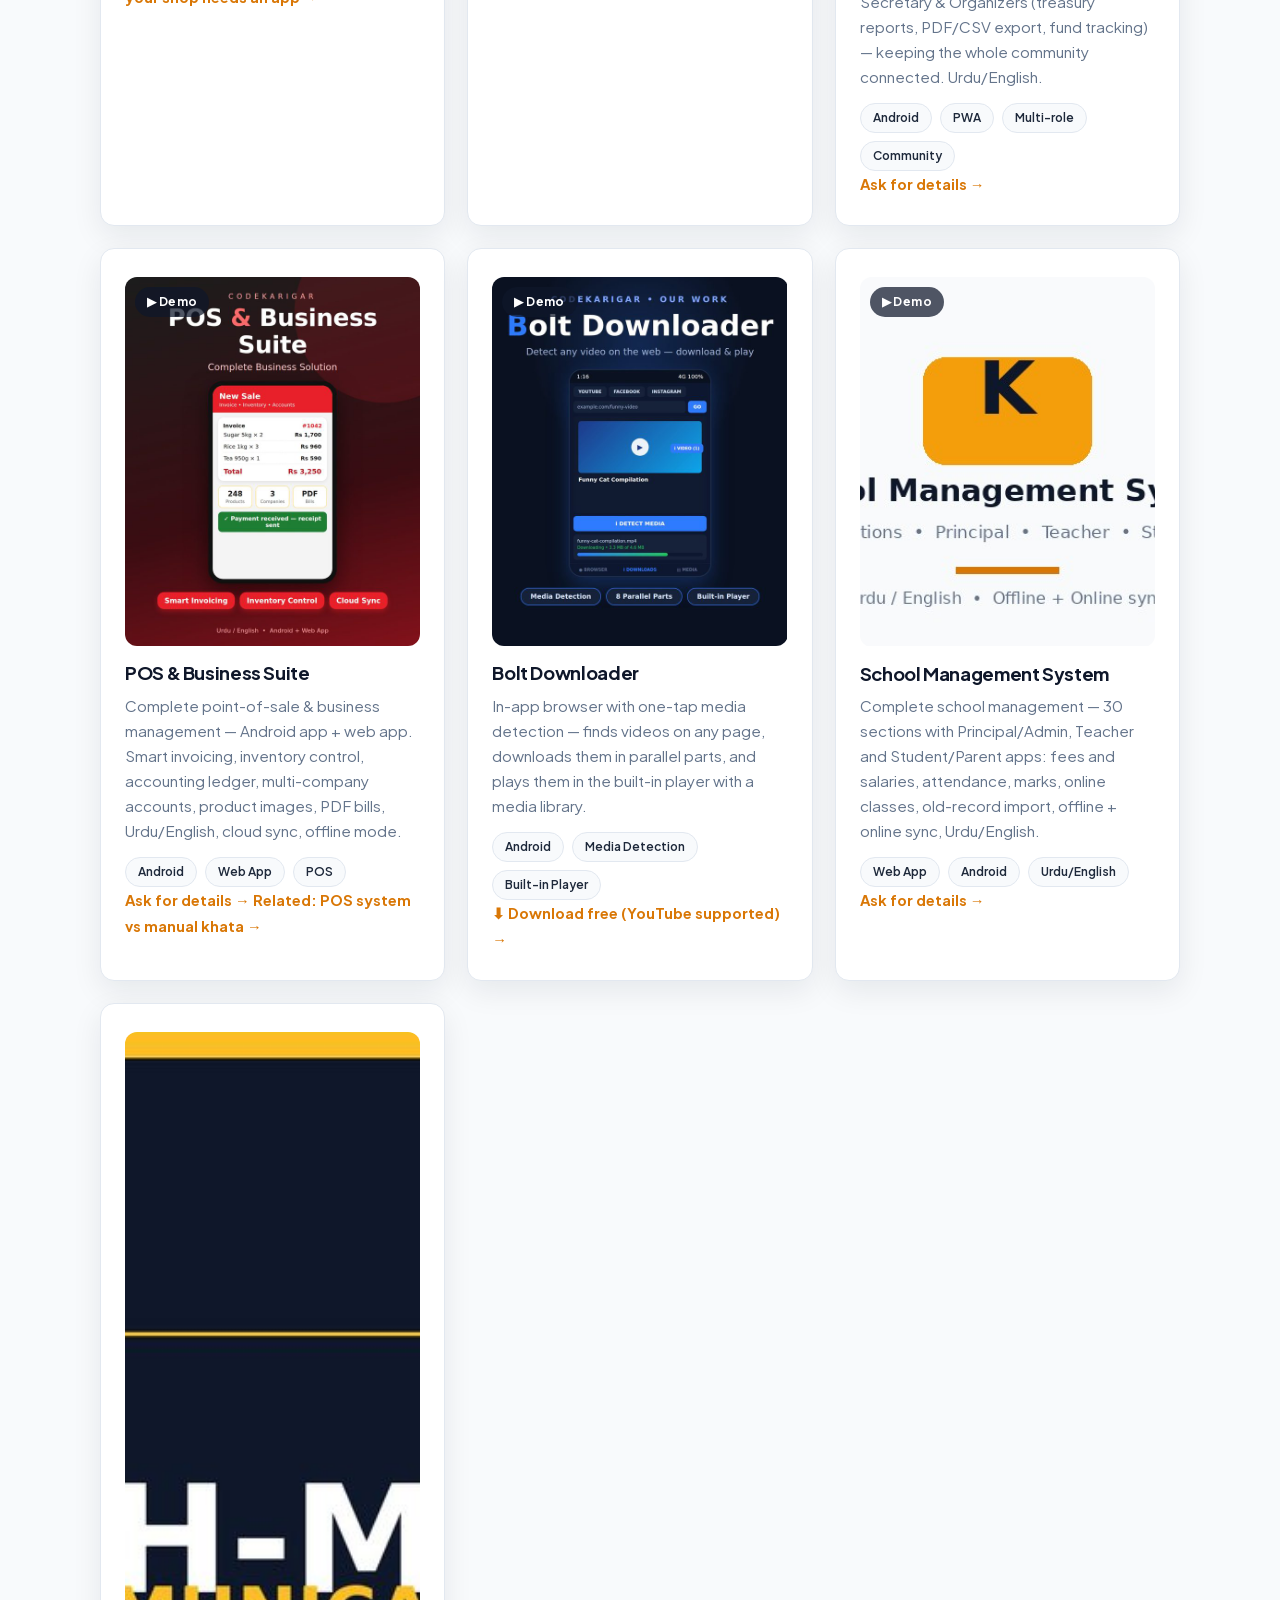
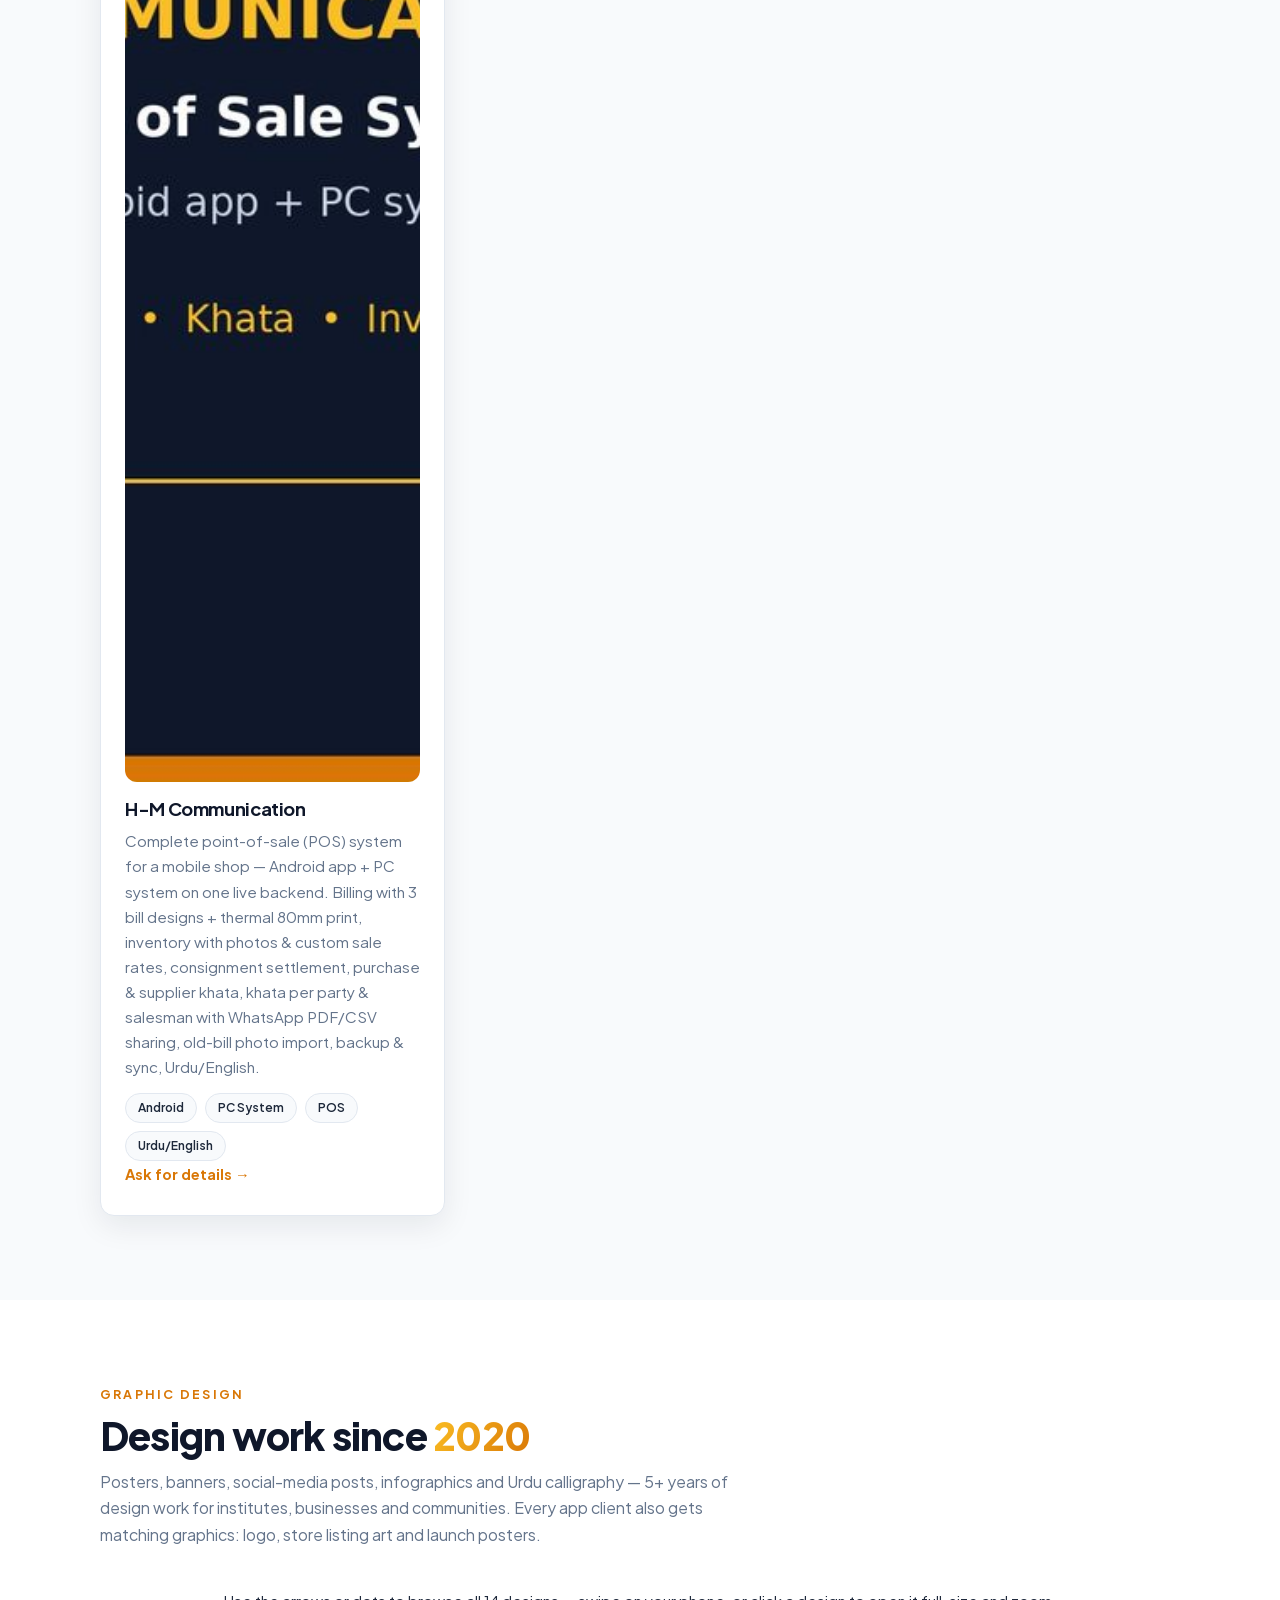
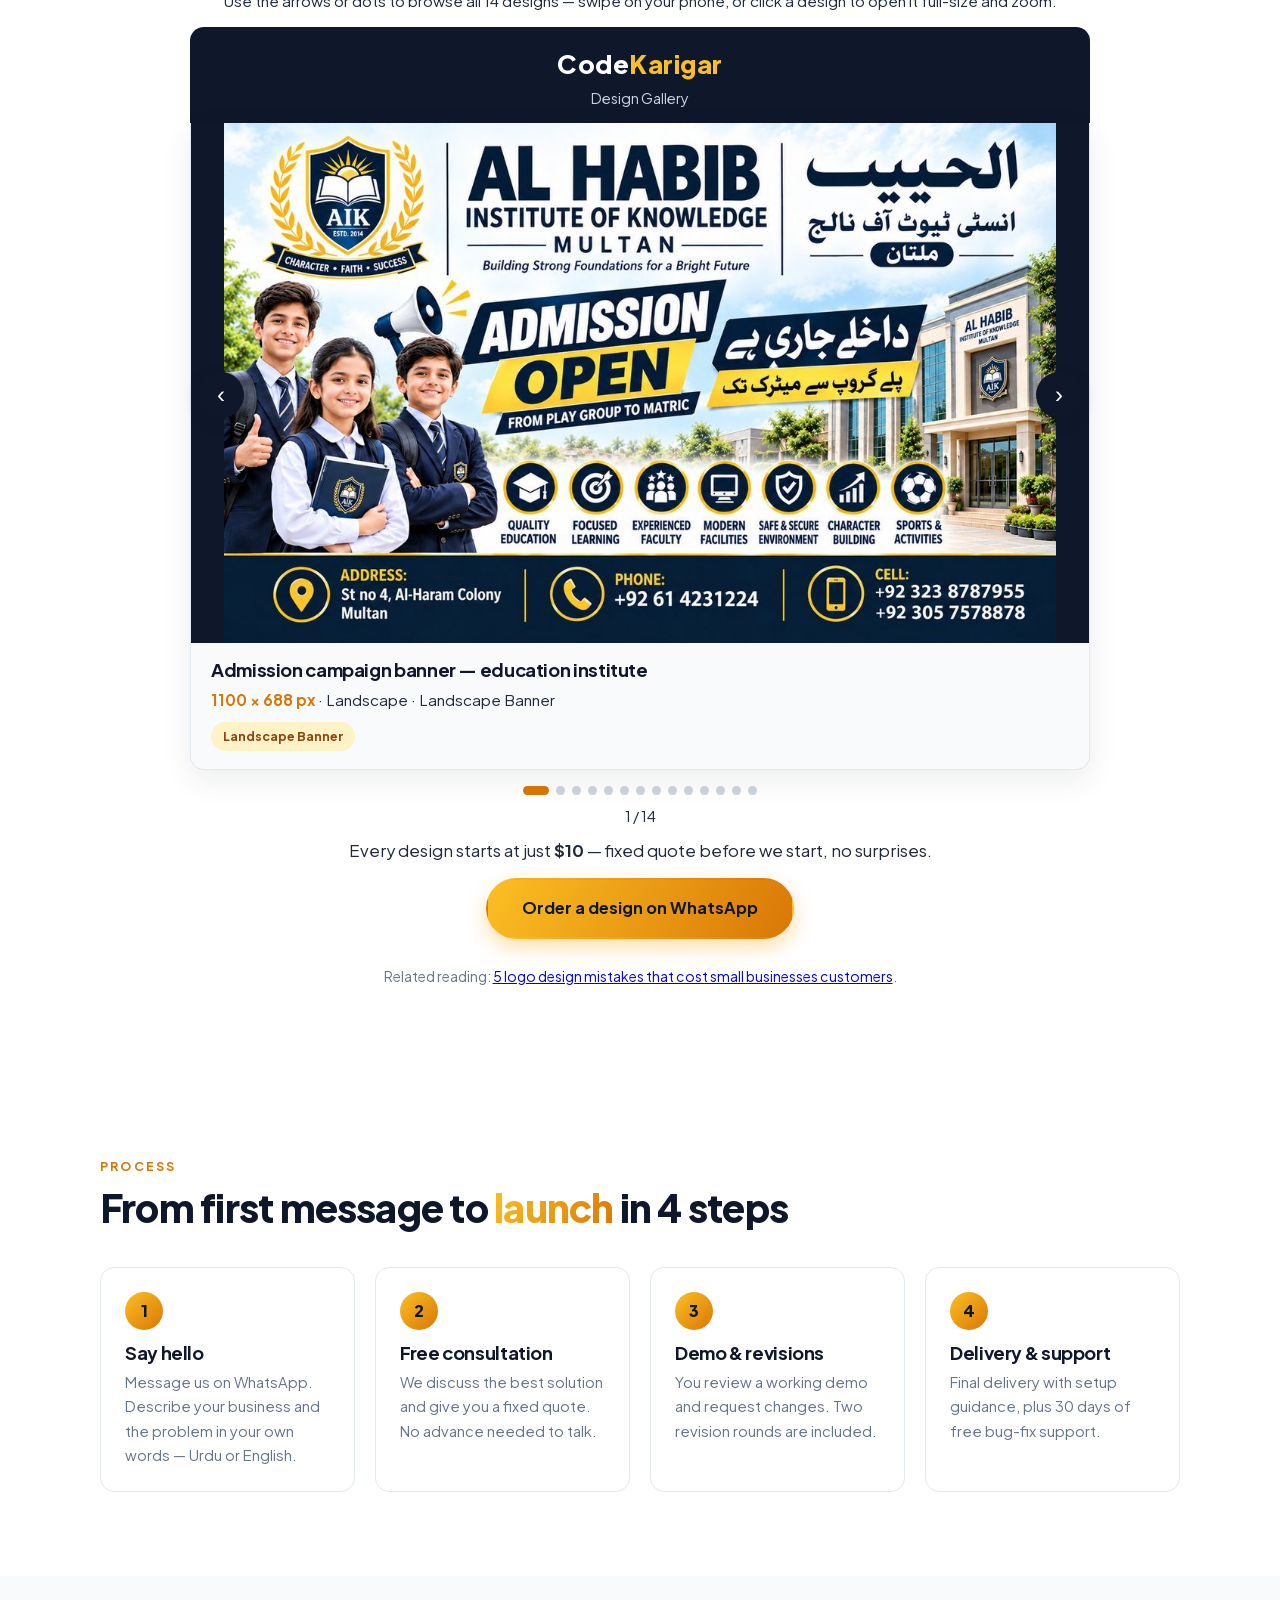
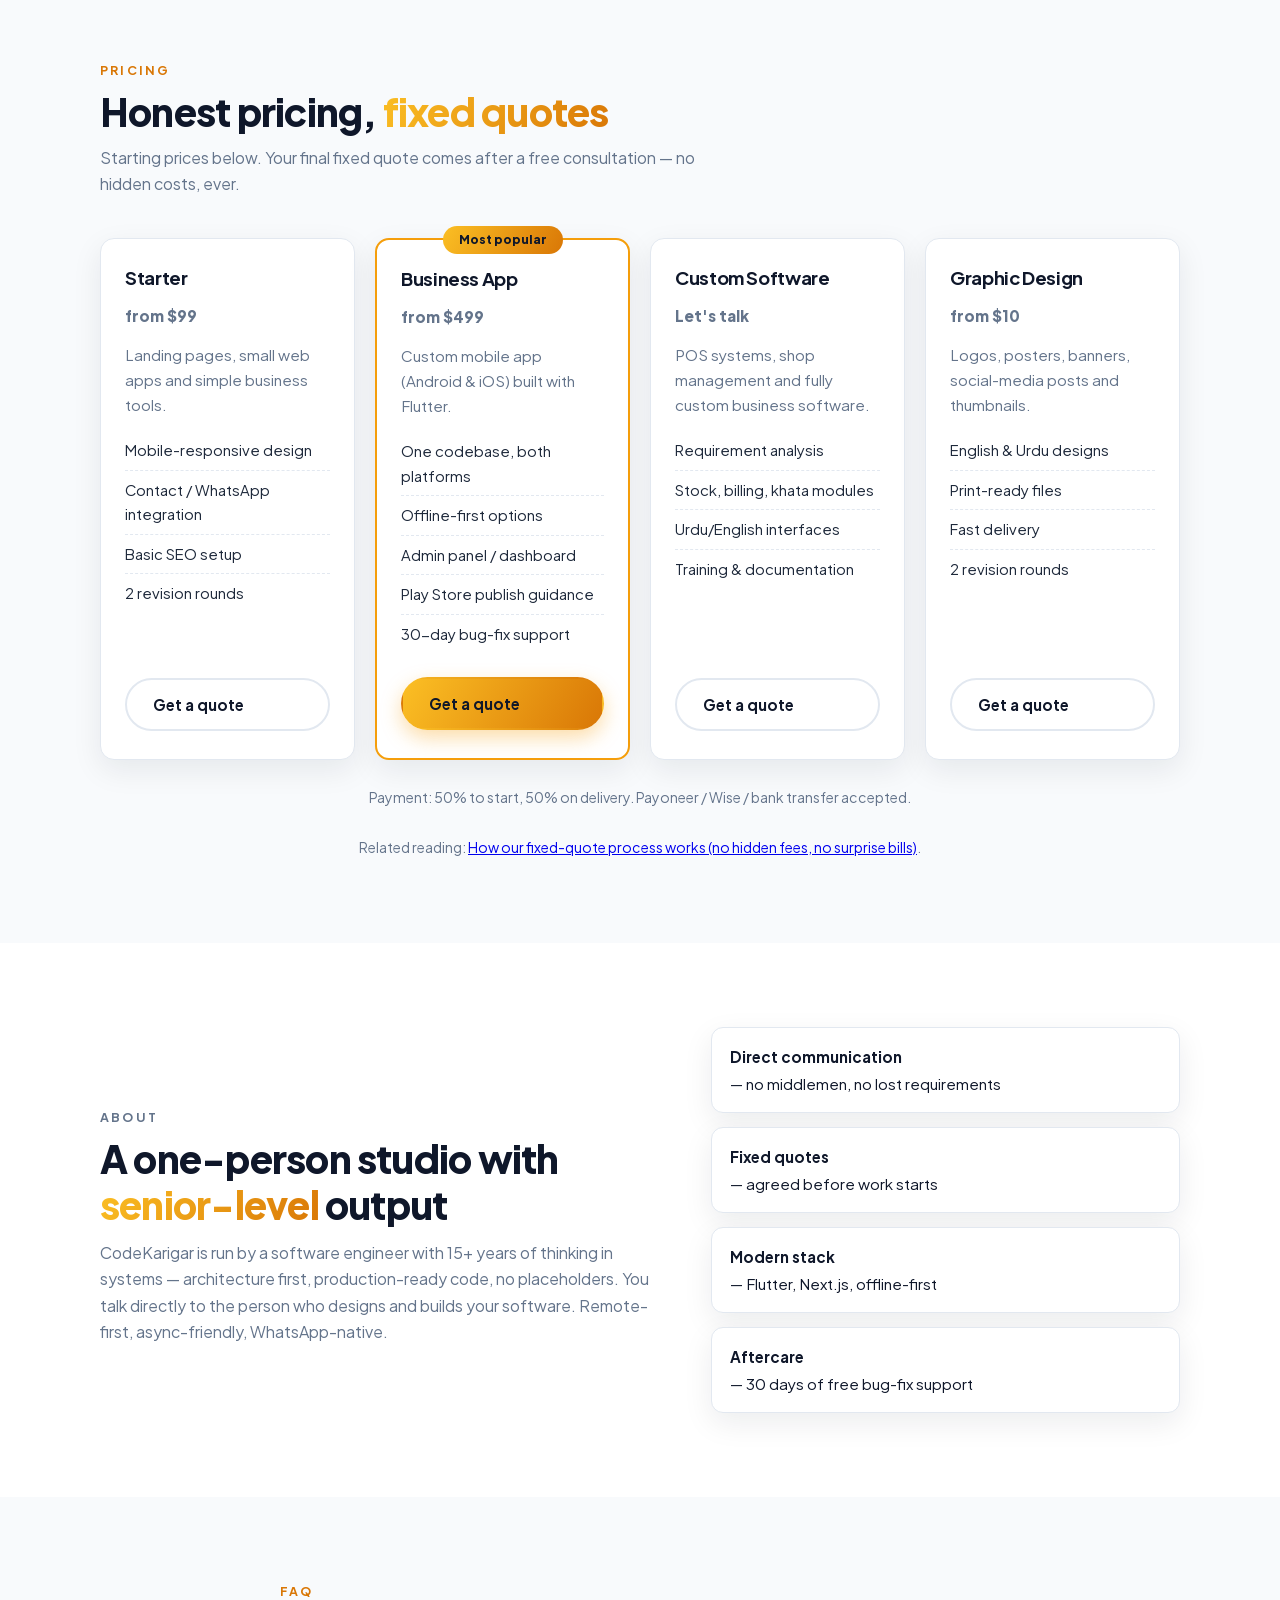
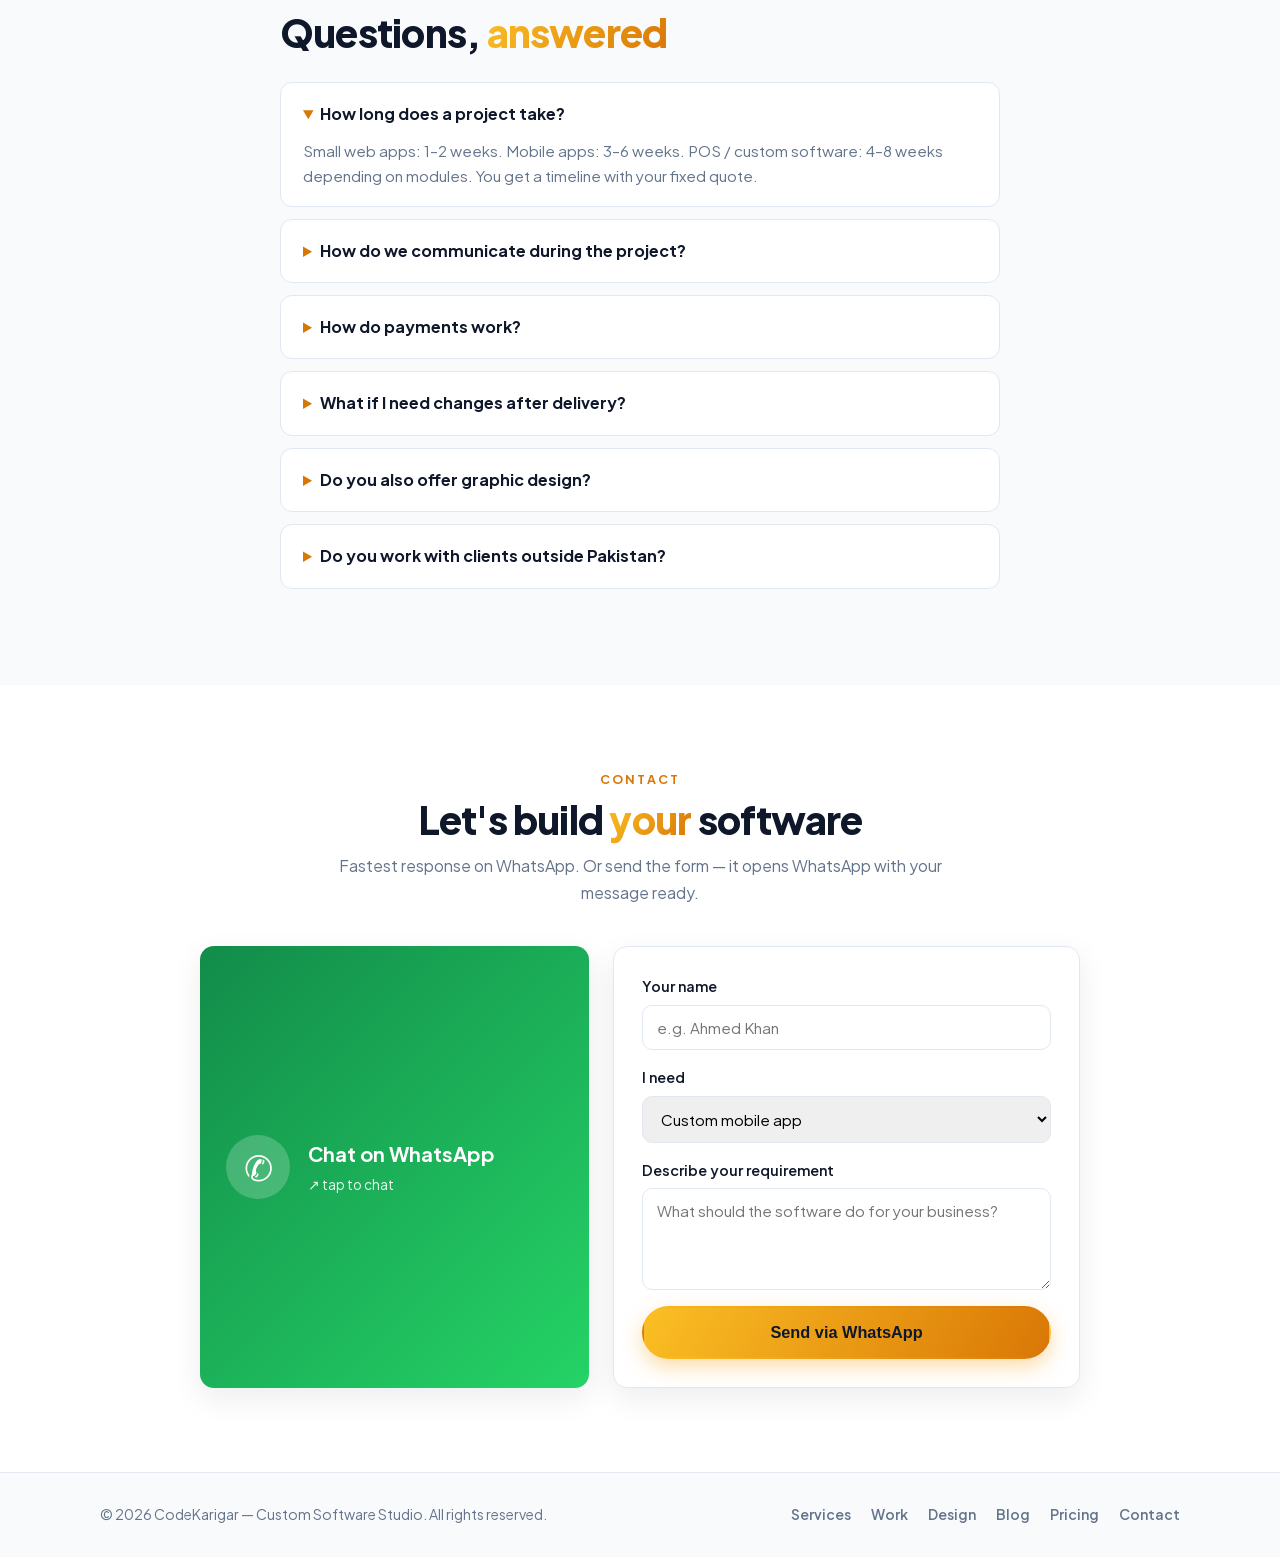
==== commit 2fb3b49d: "Design gallery: Bari Slide carousel (Style C)" ====
--- a/index.html
+++ b/index.html
@@ -37,6 +37,30 @@
     .lb-tools { display: flex; gap: 8px; }
     .lb-tools button { padding: 8px 16px; font-size: 1rem; }
     body.lb-open { overflow: hidden; }
+    /* Design gallery carousel — Bari Slide (Style C, selected 2026-11-21) */
+    .design-carousel { max-width: 900px; margin: 0 auto; }
+    .dc-brand { background: var(--navy); color: #fff; text-align: center; padding: 16px 14px 12px; border-radius: var(--radius) var(--radius) 0 0; }
+    .dc-brand .dc-logo { font-size: 1.6rem; font-weight: 800; letter-spacing: .5px; }
+    .dc-brand .dc-logo span { color: var(--amber-light); }
+    .dc-brand .dc-tag { display: block; color: #CBD5E1; font-size: .9rem; margin-top: 2px; }
+    .dc-stage { position: relative; }
+    .dc-slide { background: var(--bg-soft); border: 1px solid var(--border); border-top: 0; border-radius: 0 0 var(--radius) var(--radius); overflow: hidden; box-shadow: var(--shadow); }
+    .dc-slide .dc-imgbox { background: var(--navy); display: flex; justify-content: center; }
+    .dc-slide .dc-imgbox img { max-height: 520px; max-width: 100%; width: auto; height: auto; cursor: zoom-in; }
+    .dc-cap { padding: 16px 20px 18px; }
+    .dc-cap h3 { font-size: 1.15rem; }
+    .dc-cap .dc-dim { color: var(--navy-soft); margin-top: 6px; font-size: .95rem; }
+    .dc-cap .dc-dim b { color: var(--amber-dark); }
+    .dc-cap .dc-type { display: inline-block; margin-top: 10px; font-size: .78rem; font-weight: 700; background: #FEF3C7; color: #92400E; border-radius: 99px; padding: 4px 12px; }
+    .dc-arrow { position: absolute; top: 42%; transform: translateY(-50%); z-index: 5; width: 46px; height: 46px; border-radius: 50%; border: none; background: var(--navy); color: #fff; font-size: 1.5rem; line-height: 1; cursor: pointer; box-shadow: 0 4px 14px rgba(15,23,42,.3); }
+    .dc-arrow:hover { background: var(--amber-dark); }
+    .dc-prev { left: 8px; } .dc-next { right: 8px; }
+    .dc-dots { display: flex; gap: 7px; justify-content: center; margin-top: 16px; flex-wrap: wrap; }
+    .dc-dot { width: 9px; height: 9px; border-radius: 50%; border: none; background: #CBD5E1; cursor: pointer; padding: 0; }
+    .dc-dot.active { background: var(--amber-dark); width: 26px; border-radius: 99px; }
+    .dc-count { text-align: center; color: var(--navy-soft); font-size: .9rem; margin-top: 10px; }
+    .dc-fade { animation: dc-fadein .35s ease; }
+    @keyframes dc-fadein { from { opacity: 0; } to { opacity: 1; } }
   </style>
 <!-- Google tag (gtag.js) -->
 <script async src="https://www.googletagmanager.com/gtag/js?id=G-WYMWQWRE3F"></script>
@@ -341,7 +365,18 @@
     <p class="kicker">Graphic Design</p>
     <h2>Design work since <span class="accent">2020</span></h2>
     <p class="section-sub">Posters, banners, social-media posts, infographics and Urdu calligraphy — 5+ years of design work for institutes, businesses and communities. Every app client also gets matching graphics: logo, store listing art and launch posters.</p>
-    <p class="design-hint">Click any design to open it full-size — tap the image or use + / − to zoom, and use the arrows to browse all 14 designs.</p>
+    <p class="design-hint">Use the arrows or dots to browse all 14 designs — swipe on your phone, or click a design to open it full-size and zoom.</p>
+    <div class="design-carousel" id="design-carousel">
+      <div class="dc-brand"><span class="dc-logo">Code<span>Karigar</span></span><span class="dc-tag">Design Gallery</span></div>
+      <div class="dc-stage">
+        <button class="dc-arrow dc-prev" id="dc-prev" aria-label="Previous design">&#8249;</button>
+        <div class="dc-slide" id="dc-slide"></div>
+        <button class="dc-arrow dc-next" id="dc-next" aria-label="Next design">&#8250;</button>
+      </div>
+      <div class="dc-dots" id="dc-dots"></div>
+      <p class="dc-count" id="dc-count"></p>
+    </div>
+    <div class="design-data" hidden>
     <div class="design-grid">
       <figure class="design-item">
         <img src="assets/img/design/design-admission-banner.jpg" width="1100" height="688" alt="Admission campaign banner designed for an education institute" loading="lazy">
@@ -399,6 +434,7 @@
         <img src="assets/img/design/design-quaid-concept.jpg" width="1100" height="1100" alt="Quaid-e-Azam Day concept poster — cap shadow shaped as the map of Pakistan" loading="lazy">
         <figcaption>Quaid-e-Azam Day — concept poster</figcaption>
       </figure>
+    </div>
     </div>
     <p class="design-price-note">Every design starts at just <strong>$10</strong> — fixed quote before we start, no surprises.</p>
     <p class="design-cta"><a class="btn btn-primary btn-lg" href="https://is.gd/msU1k8" target="_blank" rel="noopener">Order a design on WhatsApp</a></p>
@@ -570,56 +606,109 @@
 <script>
 (function () {
   "use strict";
-  var items = Array.prototype.slice.call(document.querySelectorAll(".design-item"));
-  if (!items.length) return;
+  /* Design data: the 14 figures below are kept (hidden) as the single source of truth. */
+  var figs = Array.prototype.slice.call(document.querySelectorAll(".design-item"));
+  if (!figs.length) return;
+  var designs = figs.map(function (fig) {
+    var im = fig.querySelector("img");
+    var fc = fig.querySelector("figcaption");
+    return {
+      src: im.getAttribute("src"),
+      alt: im.alt || "",
+      title: fc ? fc.textContent : "",
+      w: parseInt(im.getAttribute("width"), 10) || 0,
+      h: parseInt(im.getAttribute("height"), 10) || 0
+    };
+  });
+  function shape(w, h) { return w === h ? "Square" : (w > h ? "Landscape" : "Portrait"); }
+  function typeFor(title, w, h) {
+    var t = title.toLowerCase();
+    if (t.indexOf("banner") !== -1) return "Landscape Banner";
+    if (t.indexOf("infographic") !== -1) return "Infographic";
+    if (t.indexOf("calligraphy") !== -1) return "Calligraphy Poster";
+    if (t.indexOf("illustration") !== -1) return "Illustration Poster";
+    if (t.indexOf("social media") !== -1) return "Square Post";
+    return shape(w, h) + " Poster";
+  }
+  /* --- Bari Slide carousel (Style C) --- */
+  var slide = document.getElementById("dc-slide");
+  var dotsBox = document.getElementById("dc-dots");
+  var countEl = document.getElementById("dc-count");
+  var idx = 0;
+  function render() {
+    var d = designs[idx];
+    var type = typeFor(d.title, d.w, d.h);
+    slide.classList.remove("dc-fade"); void slide.offsetWidth; slide.classList.add("dc-fade");
+    slide.innerHTML =
+      '<div class="dc-imgbox"><img id="dc-img" src="' + d.src + '" alt="' + d.alt.replace(/"/g, "&quot;") + '"></div>' +
+      '<div class="dc-cap"><h3>' + d.title + '</h3>' +
+      '<p class="dc-dim"><b>' + d.w + ' \u00d7 ' + d.h + ' px</b> \u00b7 ' + shape(d.w, d.h) + ' \u00b7 ' + type + '</p>' +
+      '<span class="dc-type">' + type + '</span></div>';
+    countEl.textContent = (idx + 1) + " / " + designs.length;
+    dotsBox.innerHTML = designs.map(function (_, i) {
+      return '<button class="dc-dot' + (i === idx ? " active" : "") + '" data-i="' + i + '" aria-label="Go to design ' + (i + 1) + '"></button>';
+    }).join("");
+    document.getElementById("dc-img").addEventListener("click", function () { openLb(idx); });
+  }
+  function go(n) { idx = (n + designs.length) % designs.length; render(); }
+  document.getElementById("dc-prev").addEventListener("click", function () { go(idx - 1); });
+  document.getElementById("dc-next").addEventListener("click", function () { go(idx + 1); });
+  dotsBox.addEventListener("click", function (e) {
+    var b = e.target.closest("[data-i]");
+    if (b) go(parseInt(b.getAttribute("data-i"), 10));
+  });
+  var x0 = null;
+  var car = document.getElementById("design-carousel");
+  car.addEventListener("touchstart", function (e) { x0 = e.touches[0].clientX; }, { passive: true });
+  car.addEventListener("touchend", function (e) {
+    if (x0 === null) return;
+    var dx = e.changedTouches[0].clientX - x0;
+    if (Math.abs(dx) > 40) go(idx + (dx < 0 ? 1 : -1));
+    x0 = null;
+  }, { passive: true });
+  /* --- Lightbox (same behaviour as before; reads the same figures) --- */
   var lb = document.getElementById("lightbox");
   var img = document.getElementById("lb-img");
   var cap = document.getElementById("lb-caption");
   var count = document.getElementById("lb-count");
-  var idx = 0, scale = 1;
+  var lidx = 0, scale = 1;
   function setScale(s) {
     scale = Math.min(3, Math.max(1, s));
     img.style.transform = "scale(" + scale + ")";
     img.style.cursor = scale > 1 ? "zoom-out" : "zoom-in";
   }
-  function show(i) {
-    idx = (i + items.length) % items.length;
-    var im = items[idx].querySelector("img");
-    var fc = items[idx].querySelector("figcaption");
-    img.src = im.getAttribute("src");
-    img.alt = im.alt || "";
-    cap.textContent = fc ? fc.textContent : "";
-    count.textContent = (idx + 1) + " / " + items.length;
+  function showLb(i) {
+    lidx = (i + designs.length) % designs.length;
+    var d = designs[lidx];
+    img.src = d.src;
+    img.alt = d.alt;
+    cap.textContent = d.title;
+    count.textContent = (lidx + 1) + " / " + designs.length;
     setScale(1);
   }
-  function open(i) { show(i); lb.hidden = false; document.body.classList.add("lb-open"); }
-  function close() { lb.hidden = true; document.body.classList.remove("lb-open"); }
-  items.forEach(function (fig, i) {
-    var im = fig.querySelector("img");
-    im.setAttribute("tabindex", "0");
-    im.setAttribute("role", "button");
-    im.setAttribute("aria-label", "Open design full size: " + (im.alt || ""));
-    im.addEventListener("click", function () { open(i); });
-    im.addEventListener("keydown", function (e) {
-      if (e.key === "Enter" || e.key === " ") { e.preventDefault(); open(i); }
-    });
-  });
-  document.getElementById("lb-close").addEventListener("click", close);
-  document.getElementById("lb-prev").addEventListener("click", function () { show(idx - 1); });
-  document.getElementById("lb-next").addEventListener("click", function () { show(idx + 1); });
+  function openLb(i) { showLb(i); lb.hidden = false; document.body.classList.add("lb-open"); }
+  function closeLb() { lb.hidden = true; document.body.classList.remove("lb-open"); }
+  document.getElementById("lb-close").addEventListener("click", closeLb);
+  document.getElementById("lb-prev").addEventListener("click", function () { showLb(lidx - 1); });
+  document.getElementById("lb-next").addEventListener("click", function () { showLb(lidx + 1); });
   document.getElementById("lb-zoom-in").addEventListener("click", function () { setScale(scale + 0.5); });
   document.getElementById("lb-zoom-out").addEventListener("click", function () { setScale(scale - 0.5); });
   document.getElementById("lb-zoom-reset").addEventListener("click", function () { setScale(1); });
   img.addEventListener("click", function () { setScale(scale > 1 ? 1 : 2); });
-  lb.addEventListener("click", function (e) { if (e.target === lb) close(); });
+  lb.addEventListener("click", function (e) { if (e.target === lb) closeLb(); });
   document.addEventListener("keydown", function (e) {
-    if (lb.hidden) return;
-    if (e.key === "Escape") close();
-    if (e.key === "ArrowLeft") show(idx - 1);
-    if (e.key === "ArrowRight") show(idx + 1);
-    if (e.key === "+") setScale(scale + 0.5);
-    if (e.key === "-") setScale(scale - 0.5);
+    if (!lb.hidden) {
+      if (e.key === "Escape") closeLb();
+      if (e.key === "ArrowLeft") showLb(lidx - 1);
+      if (e.key === "ArrowRight") showLb(lidx + 1);
+      if (e.key === "+") setScale(scale + 0.5);
+      if (e.key === "-") setScale(scale - 0.5);
+      return;
+    }
+    if (e.key === "ArrowLeft") go(idx - 1);
+    if (e.key === "ArrowRight") go(idx + 1);
   });
+  render();
 })();
 </script>
 </body>
--- a/assets/css/style.css
+++ b/assets/css/style.css
@@ -1,3 +1,11 @@
+@font-face {
+  font-family: 'Plus Jakarta Sans';
+  src: url('../fonts/plus-jakarta-sans-latin.woff2') format('woff2');
+  font-weight: 200 800;
+  font-style: normal;
+  font-display: swap;
+}
+
 :root {
   --navy: #0F172A;
   --navy-soft: #1E293B;
@@ -109,7 +117,7 @@
   margin-bottom: 22px;
 }
 .lead { font-size: 1.15rem; color: var(--muted); max-width: 640px; margin: 18px auto 34px; }
-.hero-cta { display: flex; gap: 14px; justify-content: center; flex-wrap: wrap; }
+.hero-cta { display: flex; gap: 14px; justify-content: center; flex-wrap: wrap; min-height: 54px; }
 .trust-chips { display: flex; gap: 10px; justify-content: center; flex-wrap: wrap; margin-top: 38px; }
 .trust-chips span {
   font-size: 0.82rem; font-weight: 600; color: var(--navy-soft);
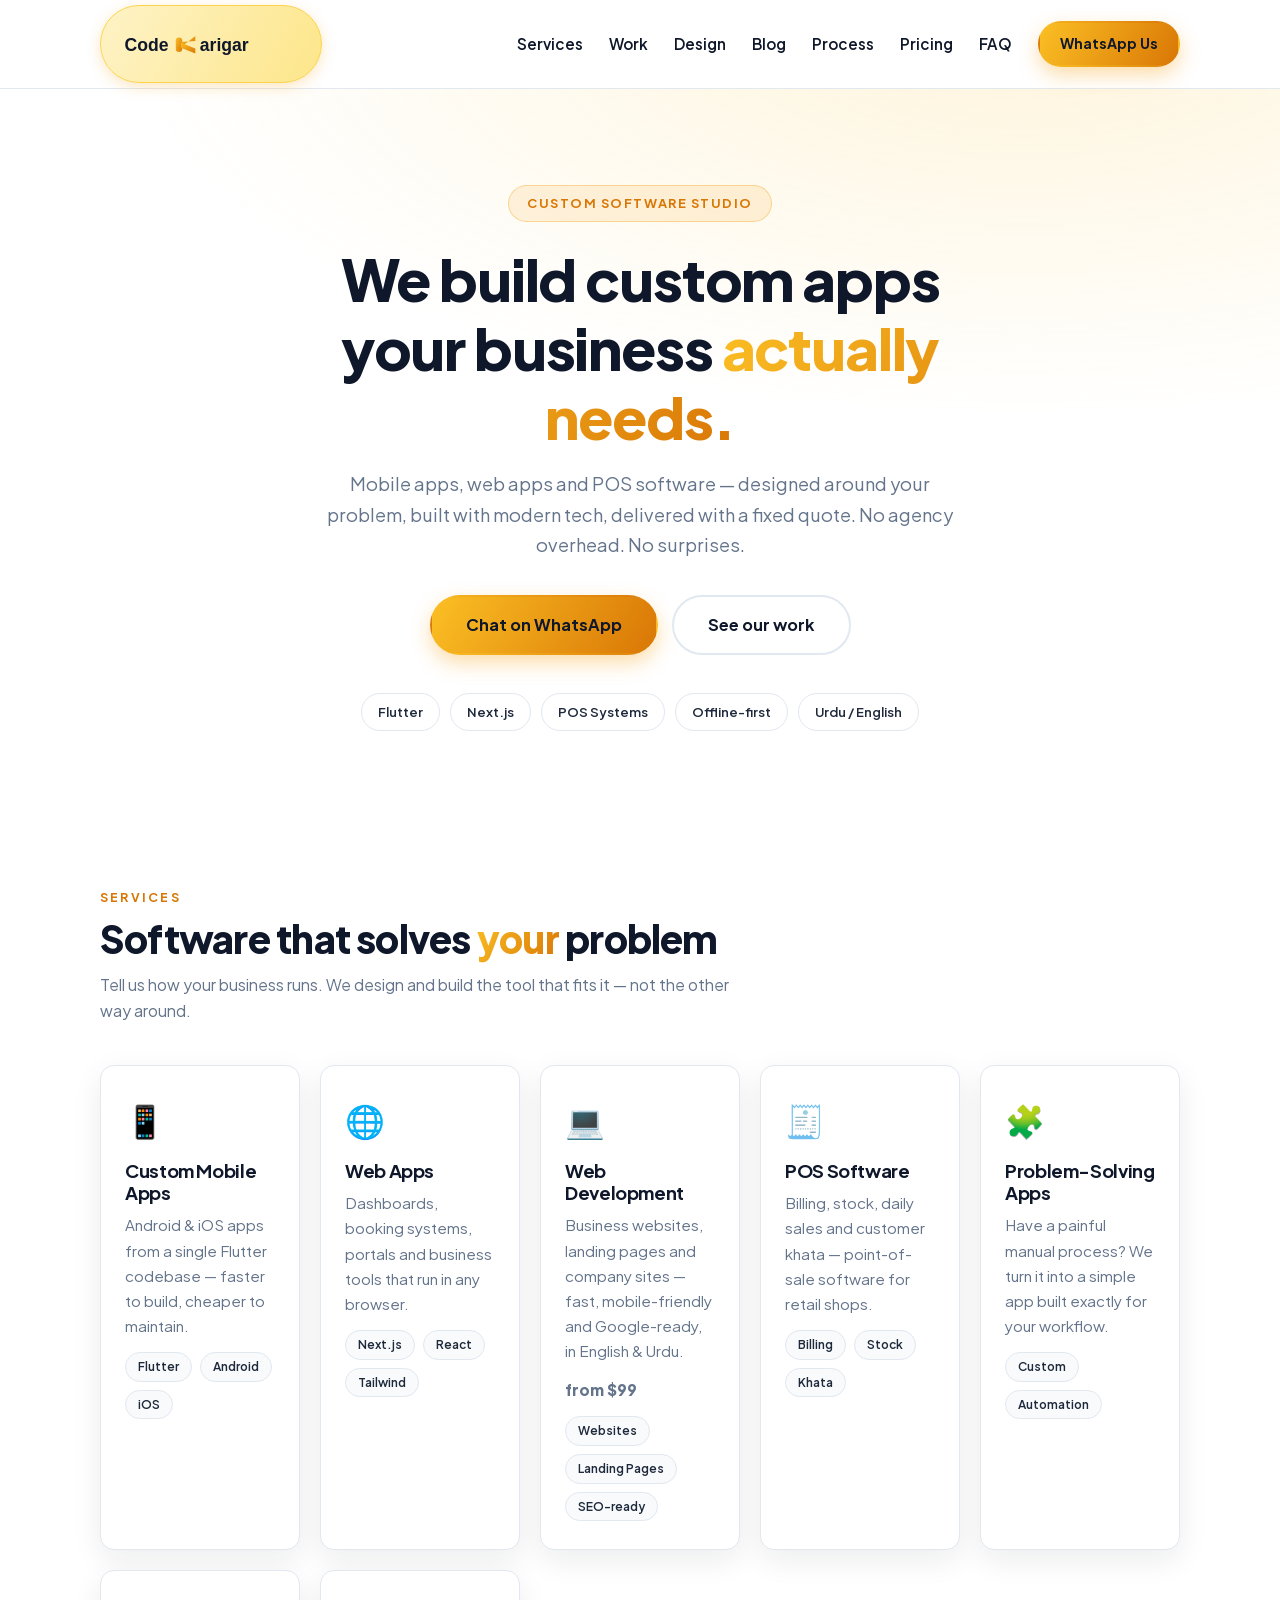
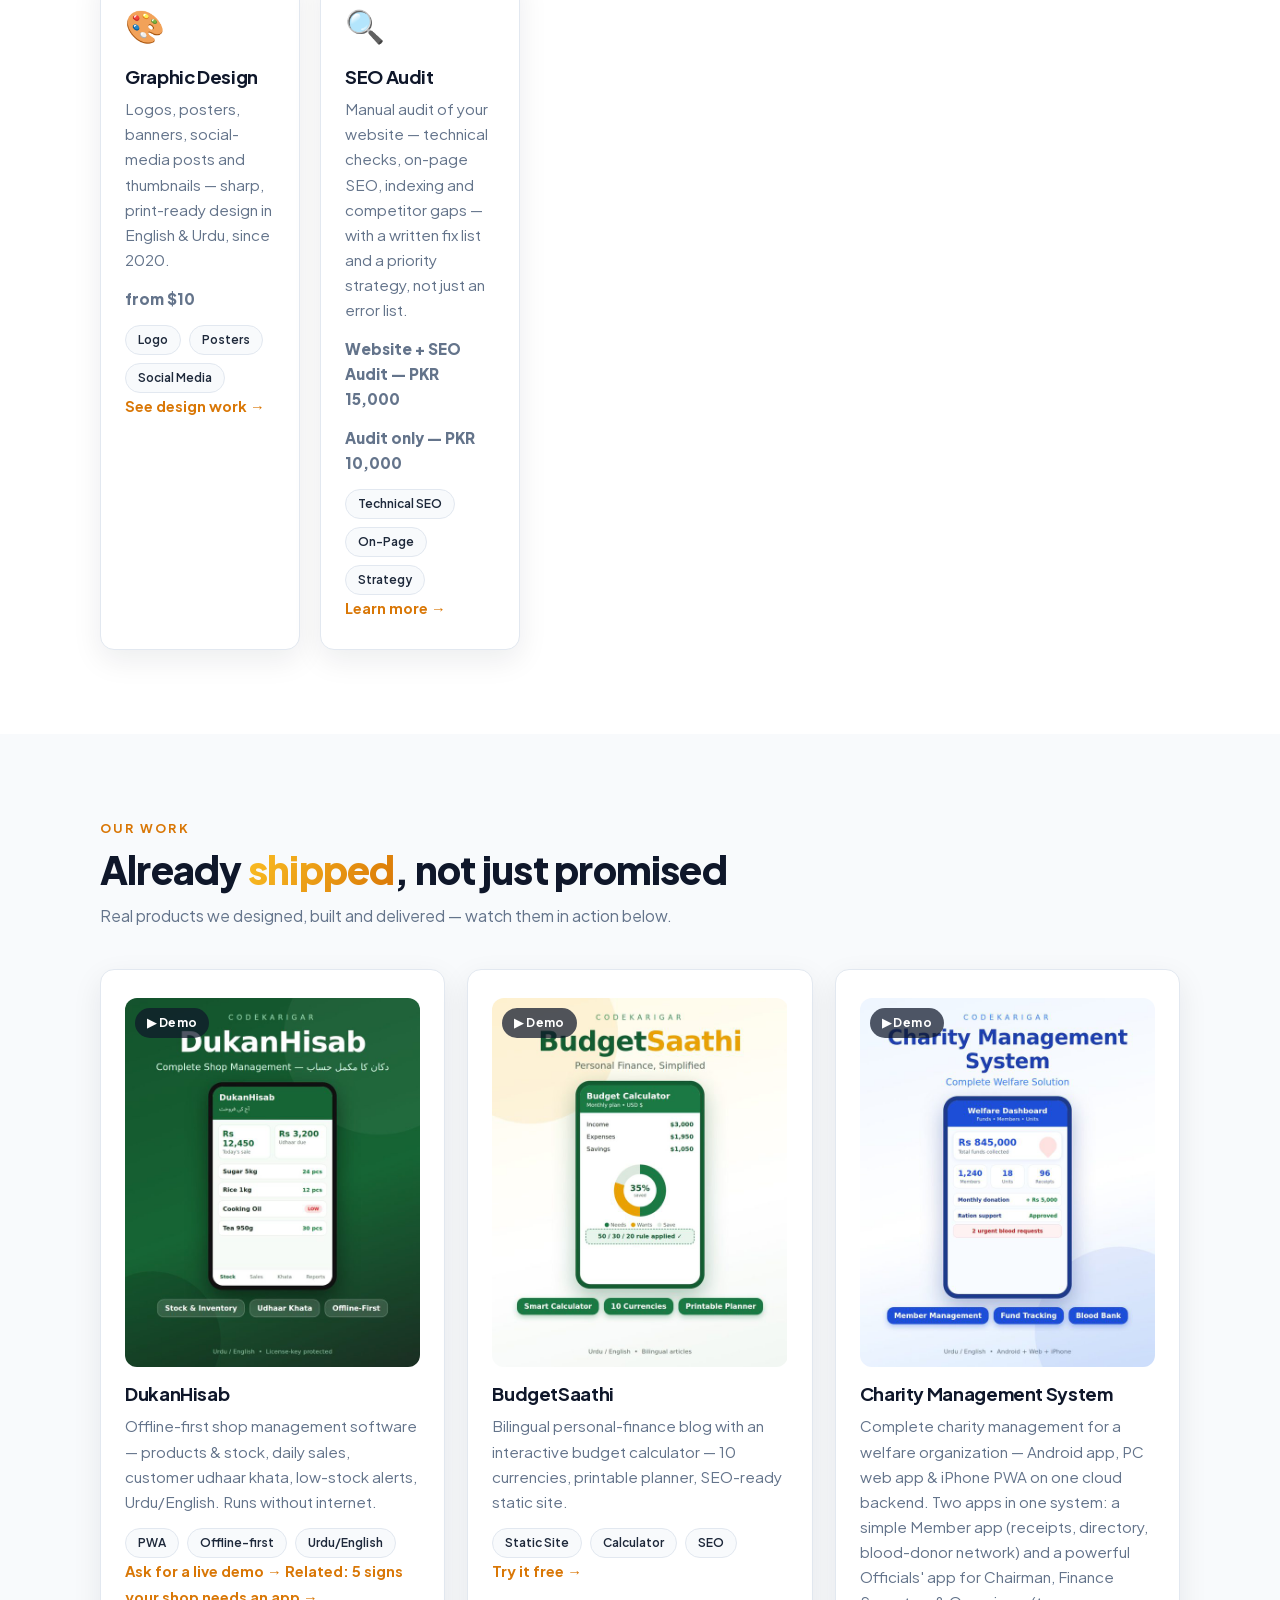
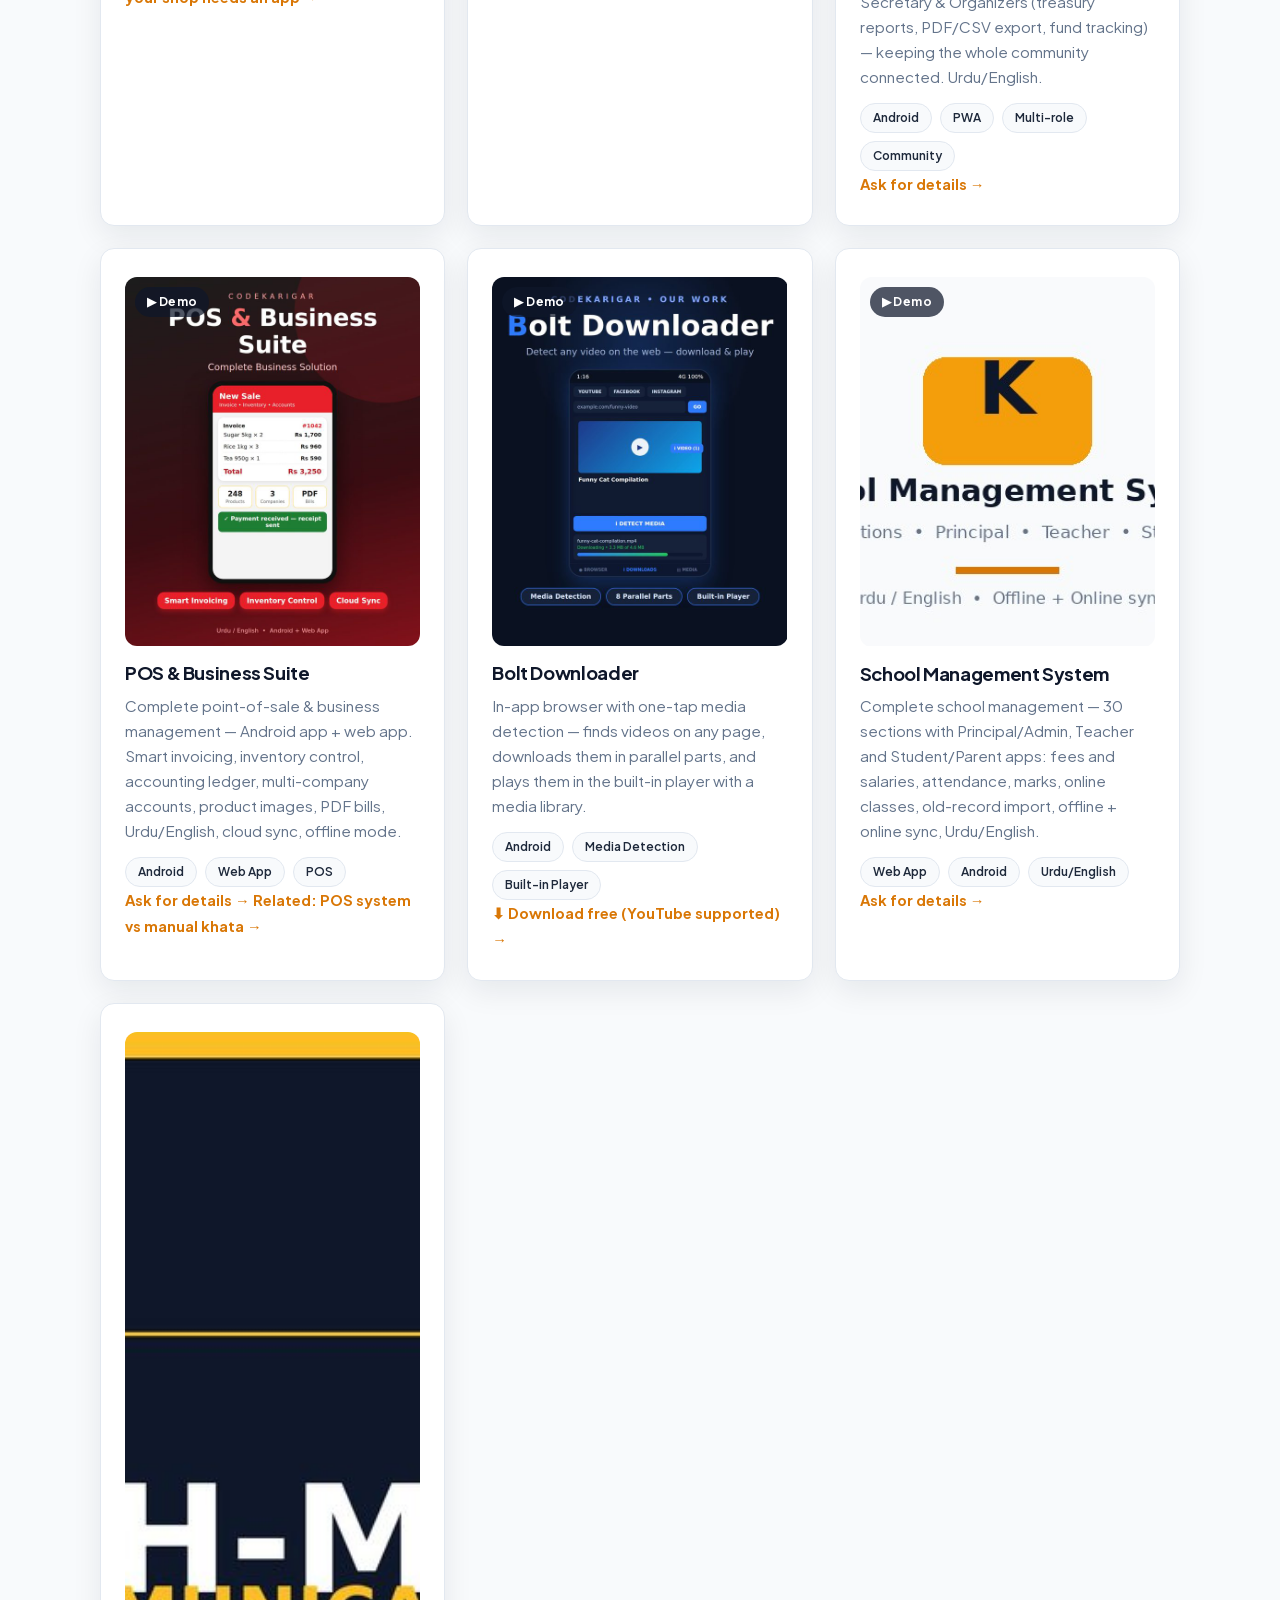
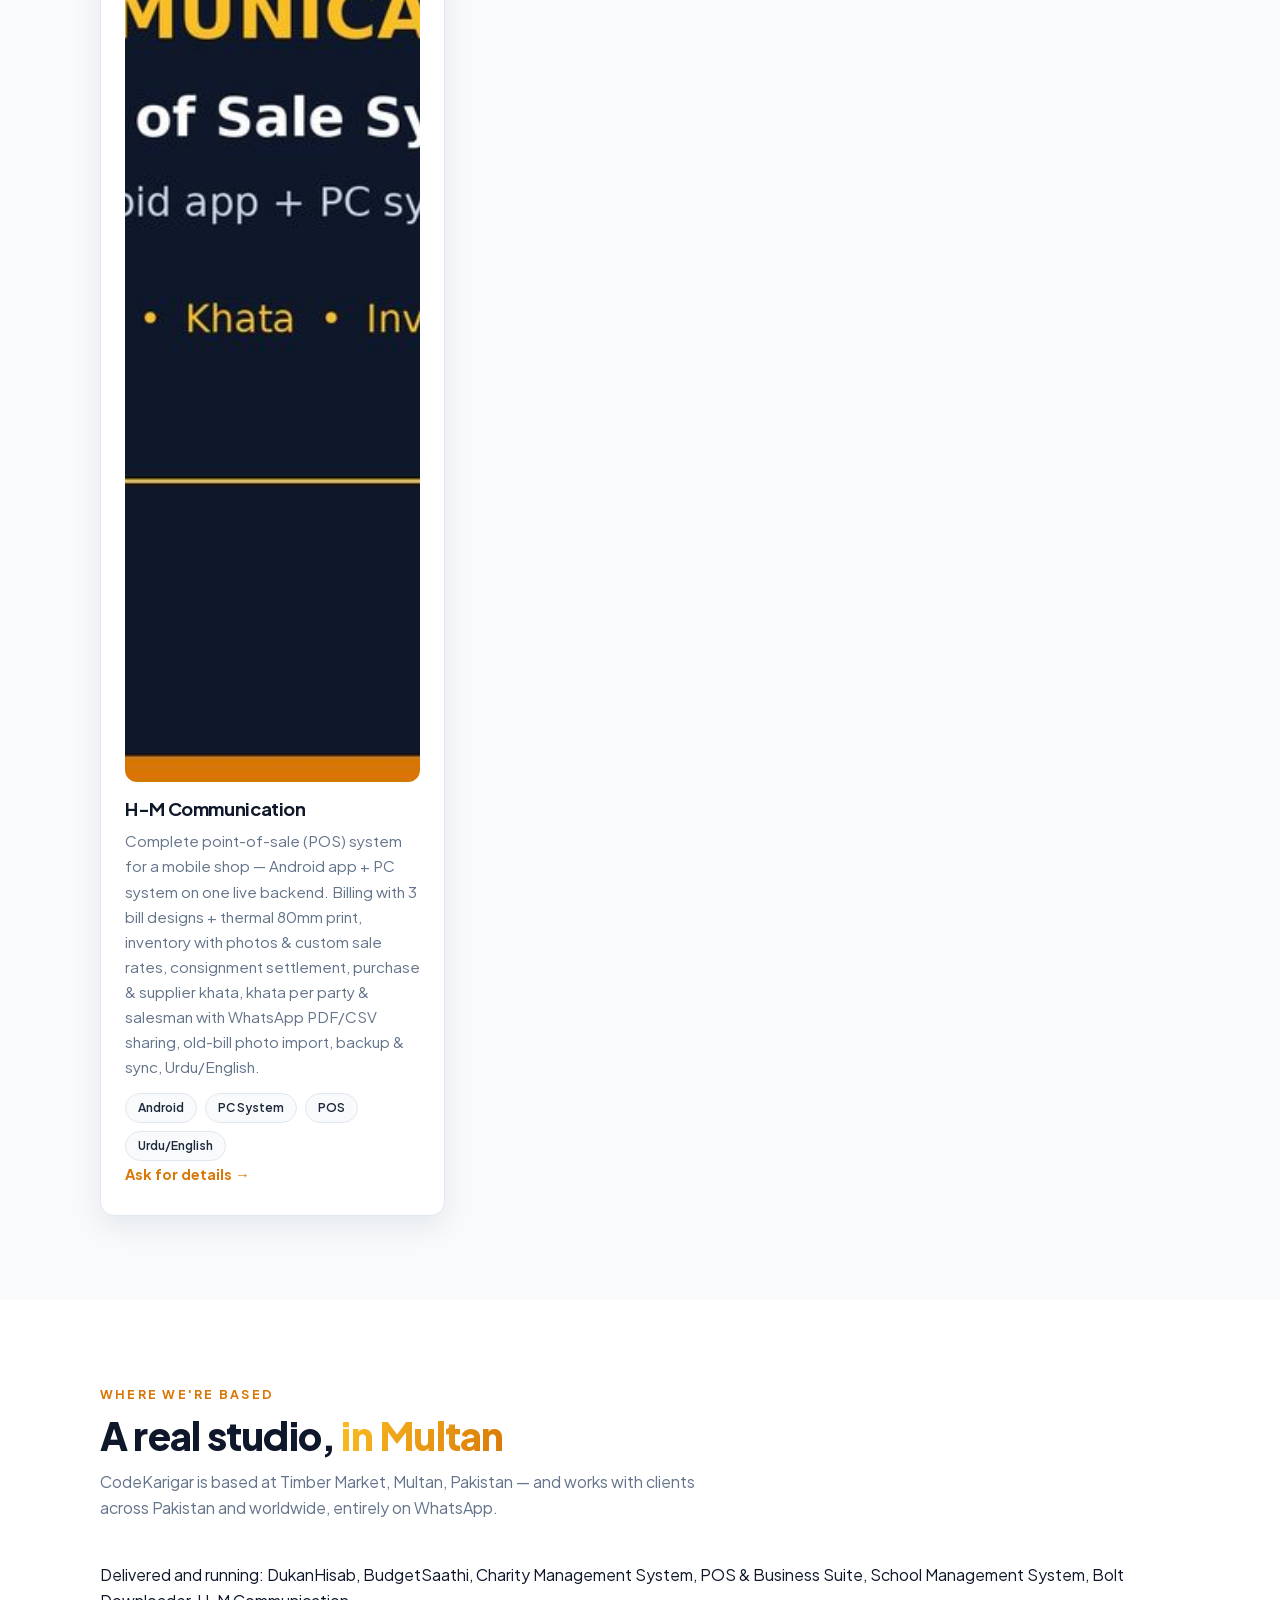
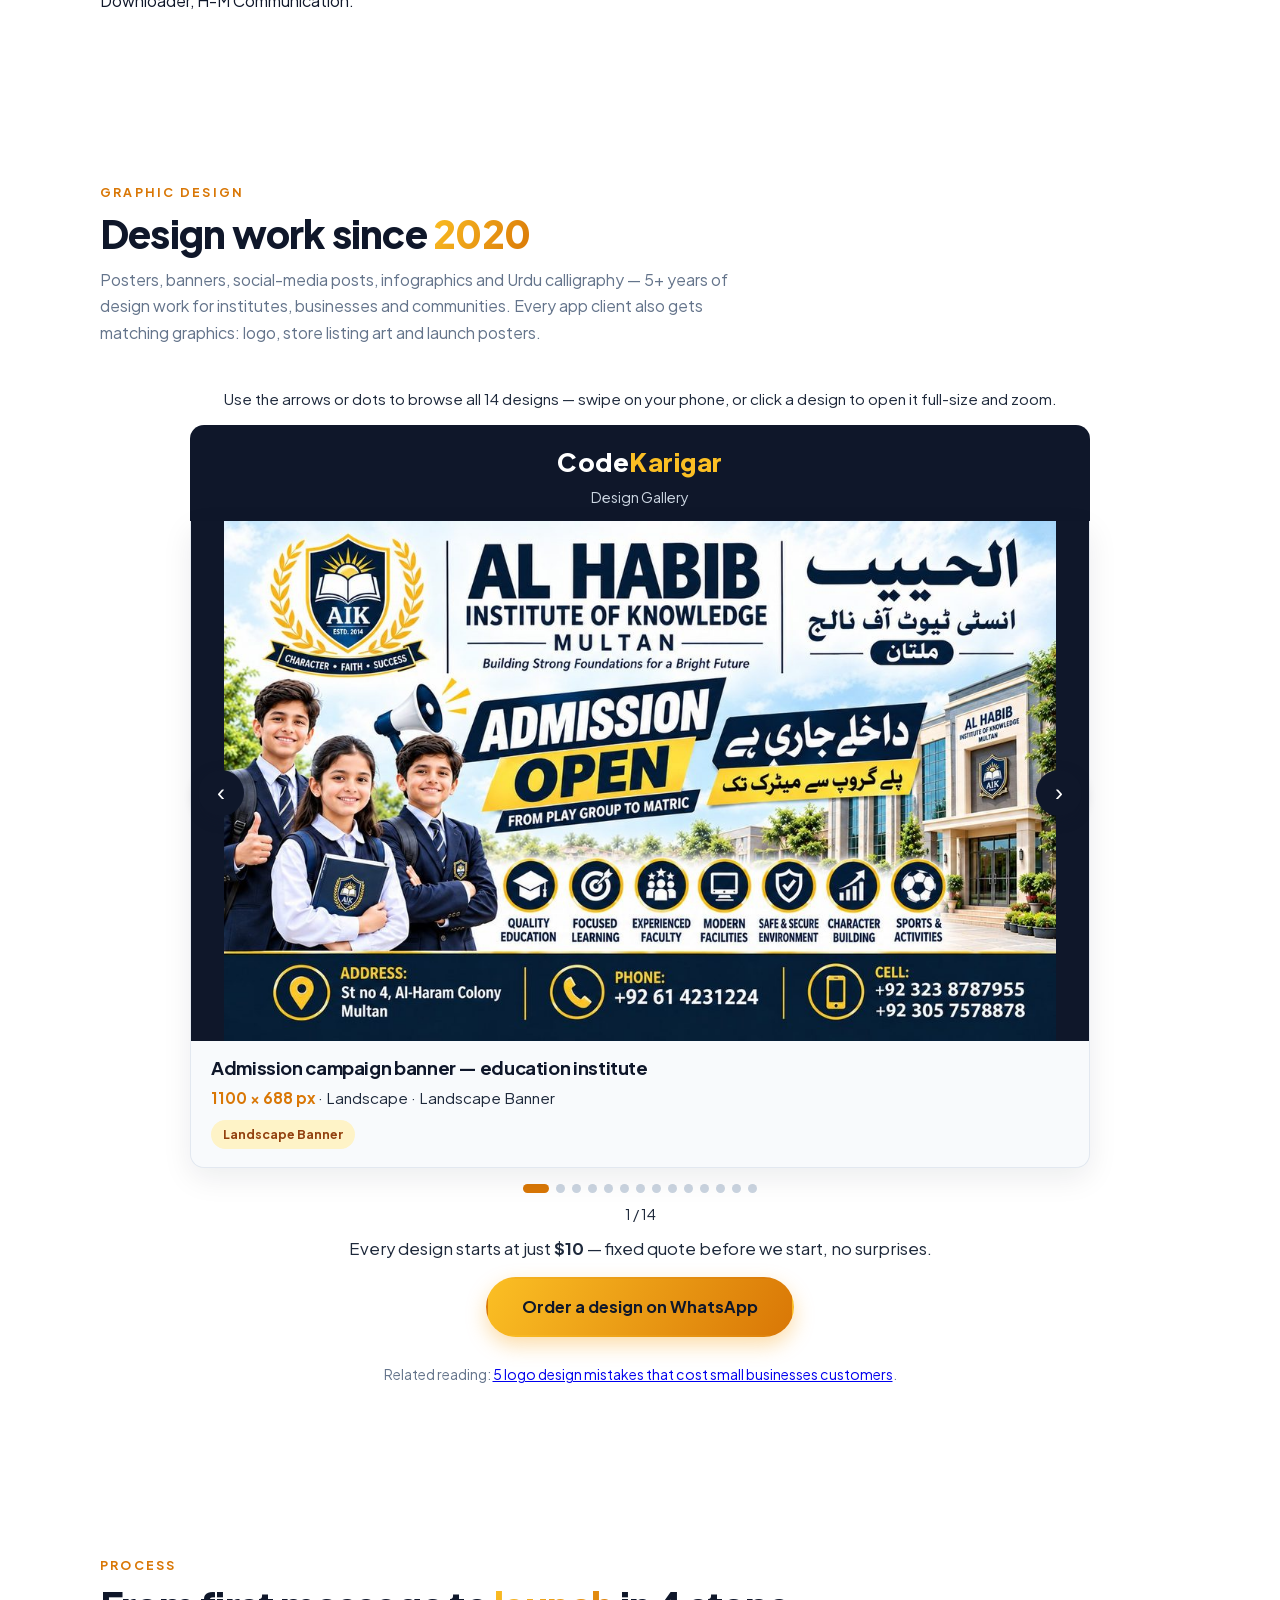
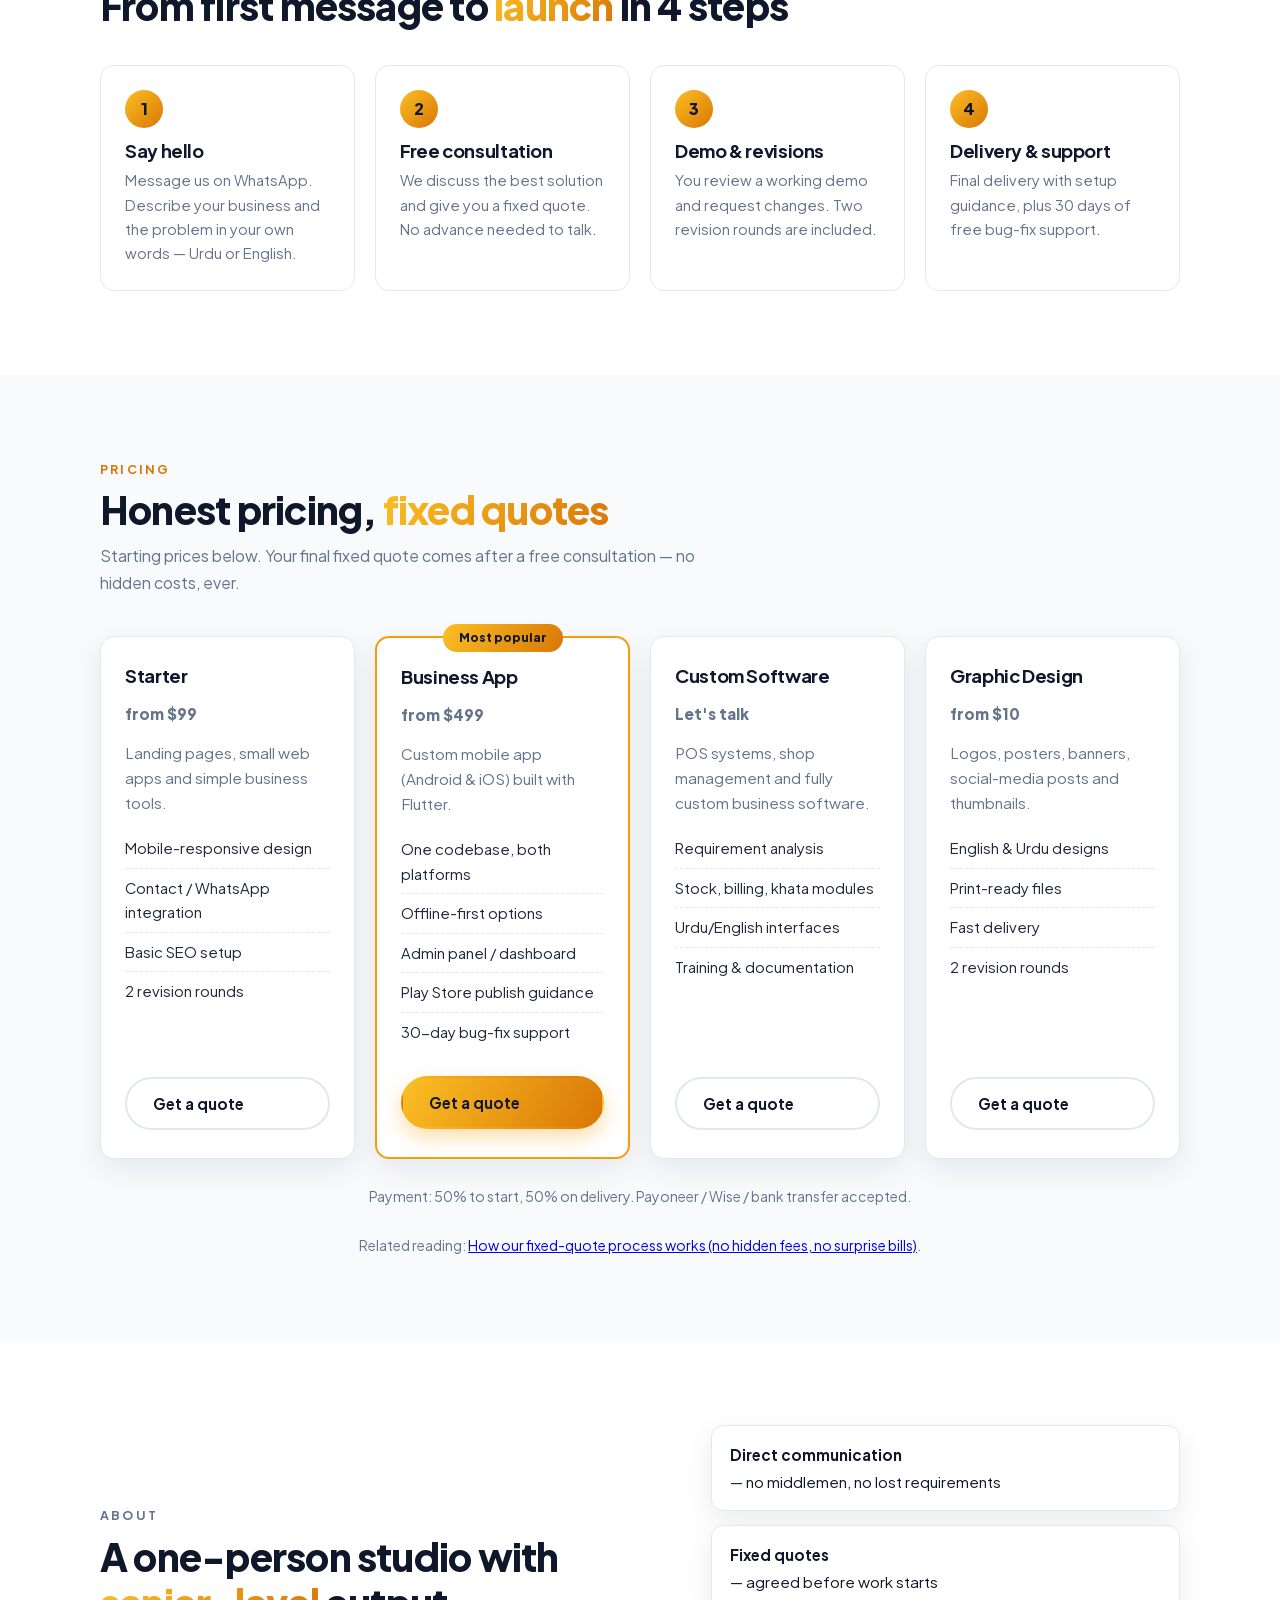
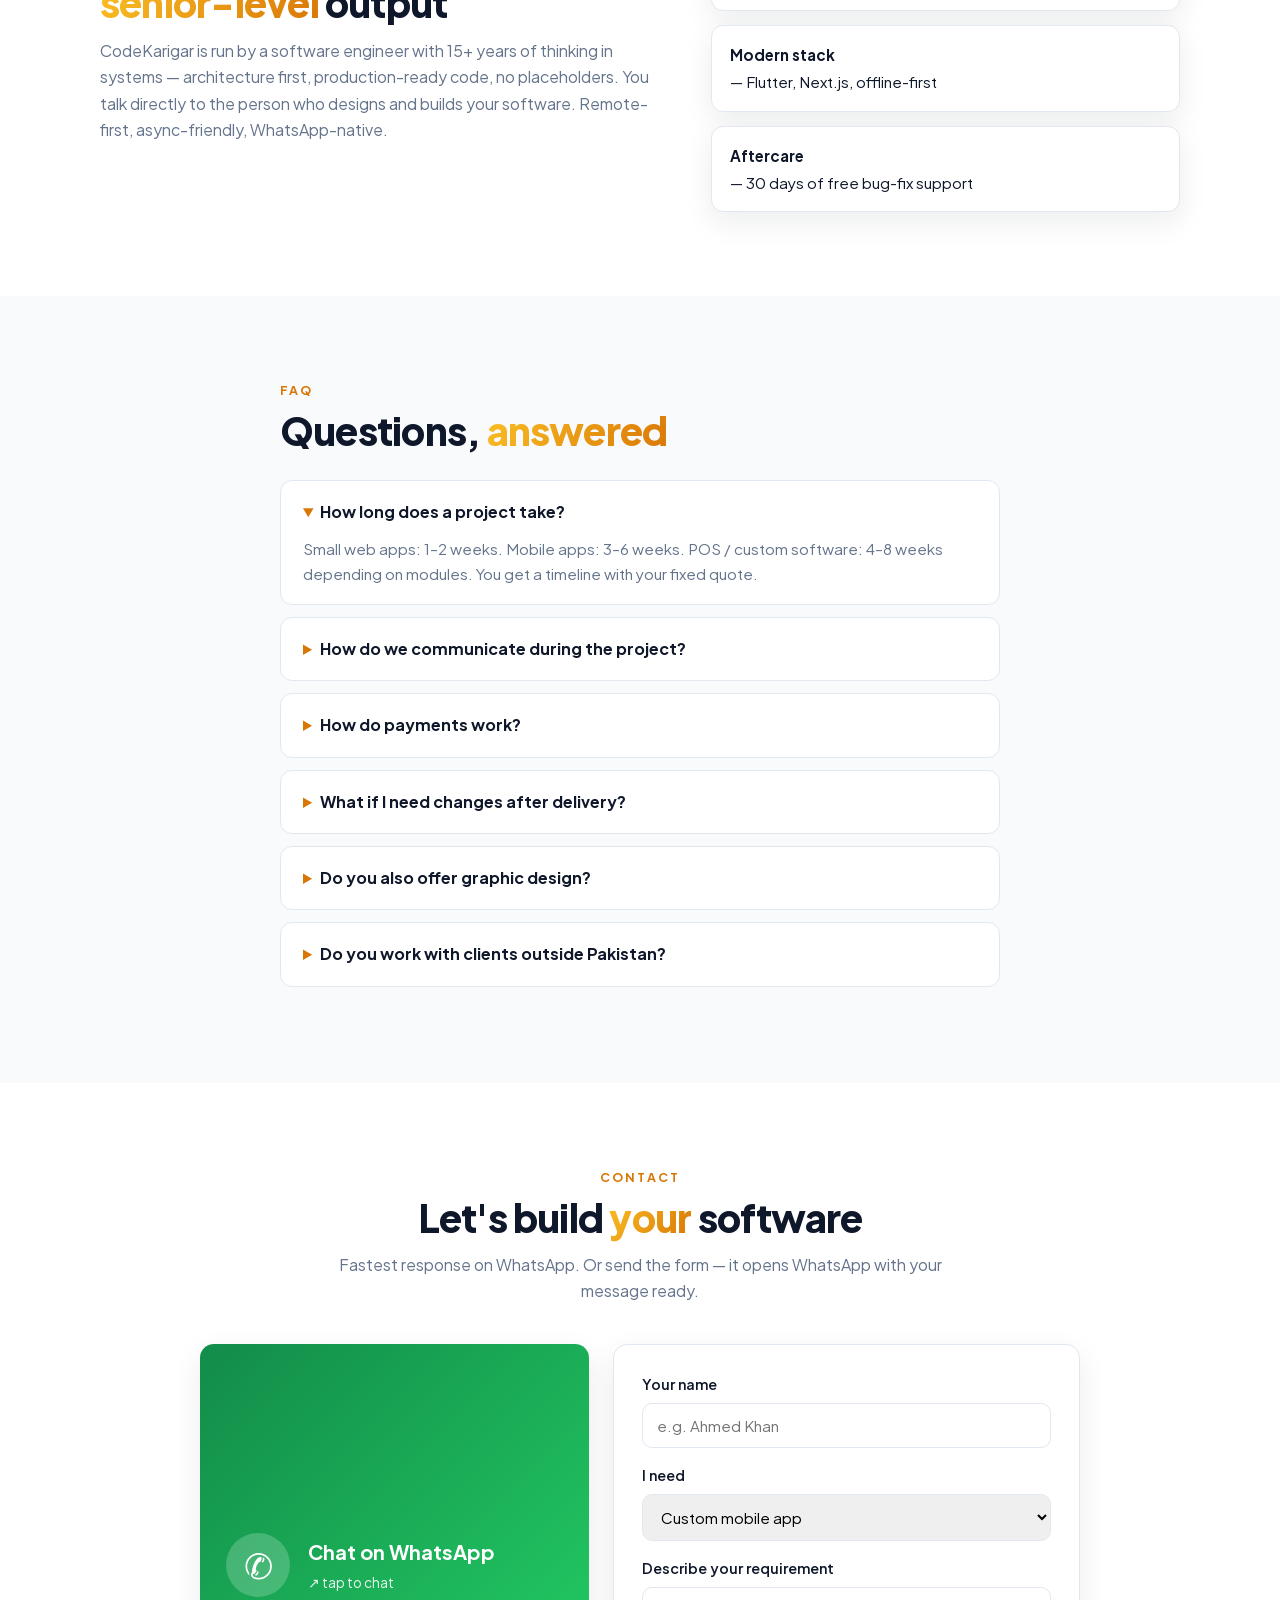
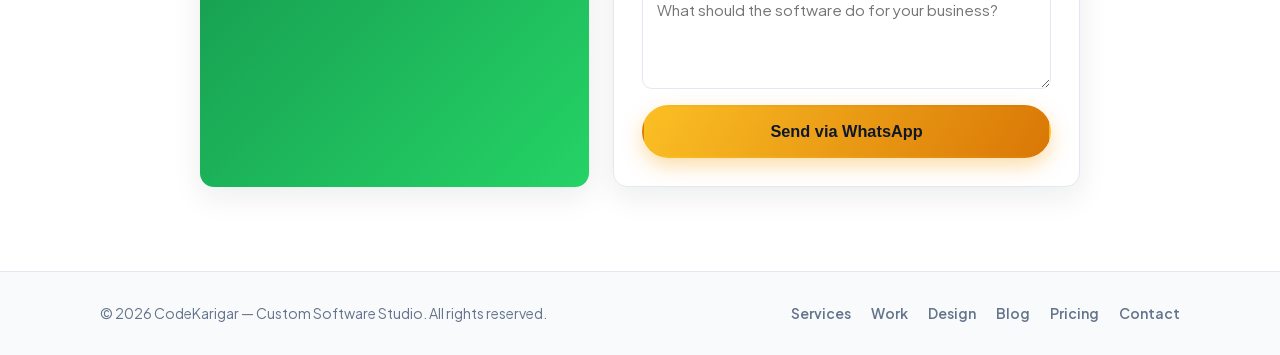
==== commit c6c49284: "SEO fixes 2026-11-21: GA4/OG/schema/canonicals, llms.txt, 404, sitemap lastmod, trust section" ====
--- a/index.html
+++ b/index.html
@@ -16,7 +16,11 @@
 <meta property="og:image:alt" content="CodeKarigar — Custom Software Studio">
 <meta name="twitter:card" content="summary_large_image">
 <meta name="twitter:image" content="https://codekarigarstudio.github.io/assets/img/og-preview.jpg">
-<link rel="icon" href="data:image/svg+xml,%3Csvg xmlns='http://www.w3.org/2000/svg' viewBox='0 0 64 64'%3E%3Cdefs%3E%3ClinearGradient id='g' x1='0' y1='0' x2='1' y2='1'%3E%3Cstop offset='0' stop-color='%23FBBF24'/%3E%3Cstop offset='1' stop-color='%23D97706'/%3E%3C/linearGradient%3E%3C/defs%3E%3Crect width='64' height='64' rx='14' fill='url(%23g)'/%3E%3Ctext x='32' y='44' font-family='Verdana' font-size='36' font-weight='800' text-anchor='middle' fill='%230F172A'%3EK%3C/text%3E%3C/svg%3E">
+<link rel="icon" href="favicon.ico" sizes="any">
+<link rel="icon" type="image/png" sizes="192x192" href="icon-192.png">
+<link rel="apple-touch-icon" href="apple-touch-icon.png">
+<link rel="manifest" href="site.webmanifest">
+<meta name="theme-color" content="#0F172A">
 <link rel="preload" href="assets/fonts/plus-jakarta-sans-latin.woff2" as="font" type="font/woff2" crossorigin>
 <link rel="stylesheet" href="assets/css/style.css">
   <style>
@@ -137,6 +141,7 @@
       "logo": "https://codekarigarstudio.github.io/assets/img/logo-lockup.png",
       "description": "CodeKarigar builds custom mobile apps, web apps and POS software — and designs logos, posters and social-media graphics in English & Urdu.",
       "areaServed": "Worldwide",
+      "address": {"@type": "PostalAddress", "streetAddress": "Timber Market", "addressLocality": "Multan", "addressRegion": "Punjab", "addressCountry": "PK"},
       "sameAs": [
         "https://codekarigarstudio.blogspot.com/"
       ]
@@ -356,6 +361,16 @@
         <a class="card-link" href="https://is.gd/msU1k8" target="_blank" rel="noopener">Ask for details →</a>
       </article>
     </div>
+  </div>
+</section>
+
+<!-- WHERE WE'RE BASED -->
+<section class="section" id="based">
+  <div class="container">
+    <p class="kicker">Where we're based</p>
+    <h2>A real studio, <span class="accent">in Multan</span></h2>
+    <p class="section-sub">CodeKarigar is based at Timber Market, Multan, Pakistan — and works with clients across Pakistan and worldwide, entirely on WhatsApp.</p>
+    <p>Delivered and running: DukanHisab, BudgetSaathi, Charity Management System, POS &amp; Business Suite, School Management System, Bolt Downloader, H-M Communication.</p>
   </div>
 </section>
 
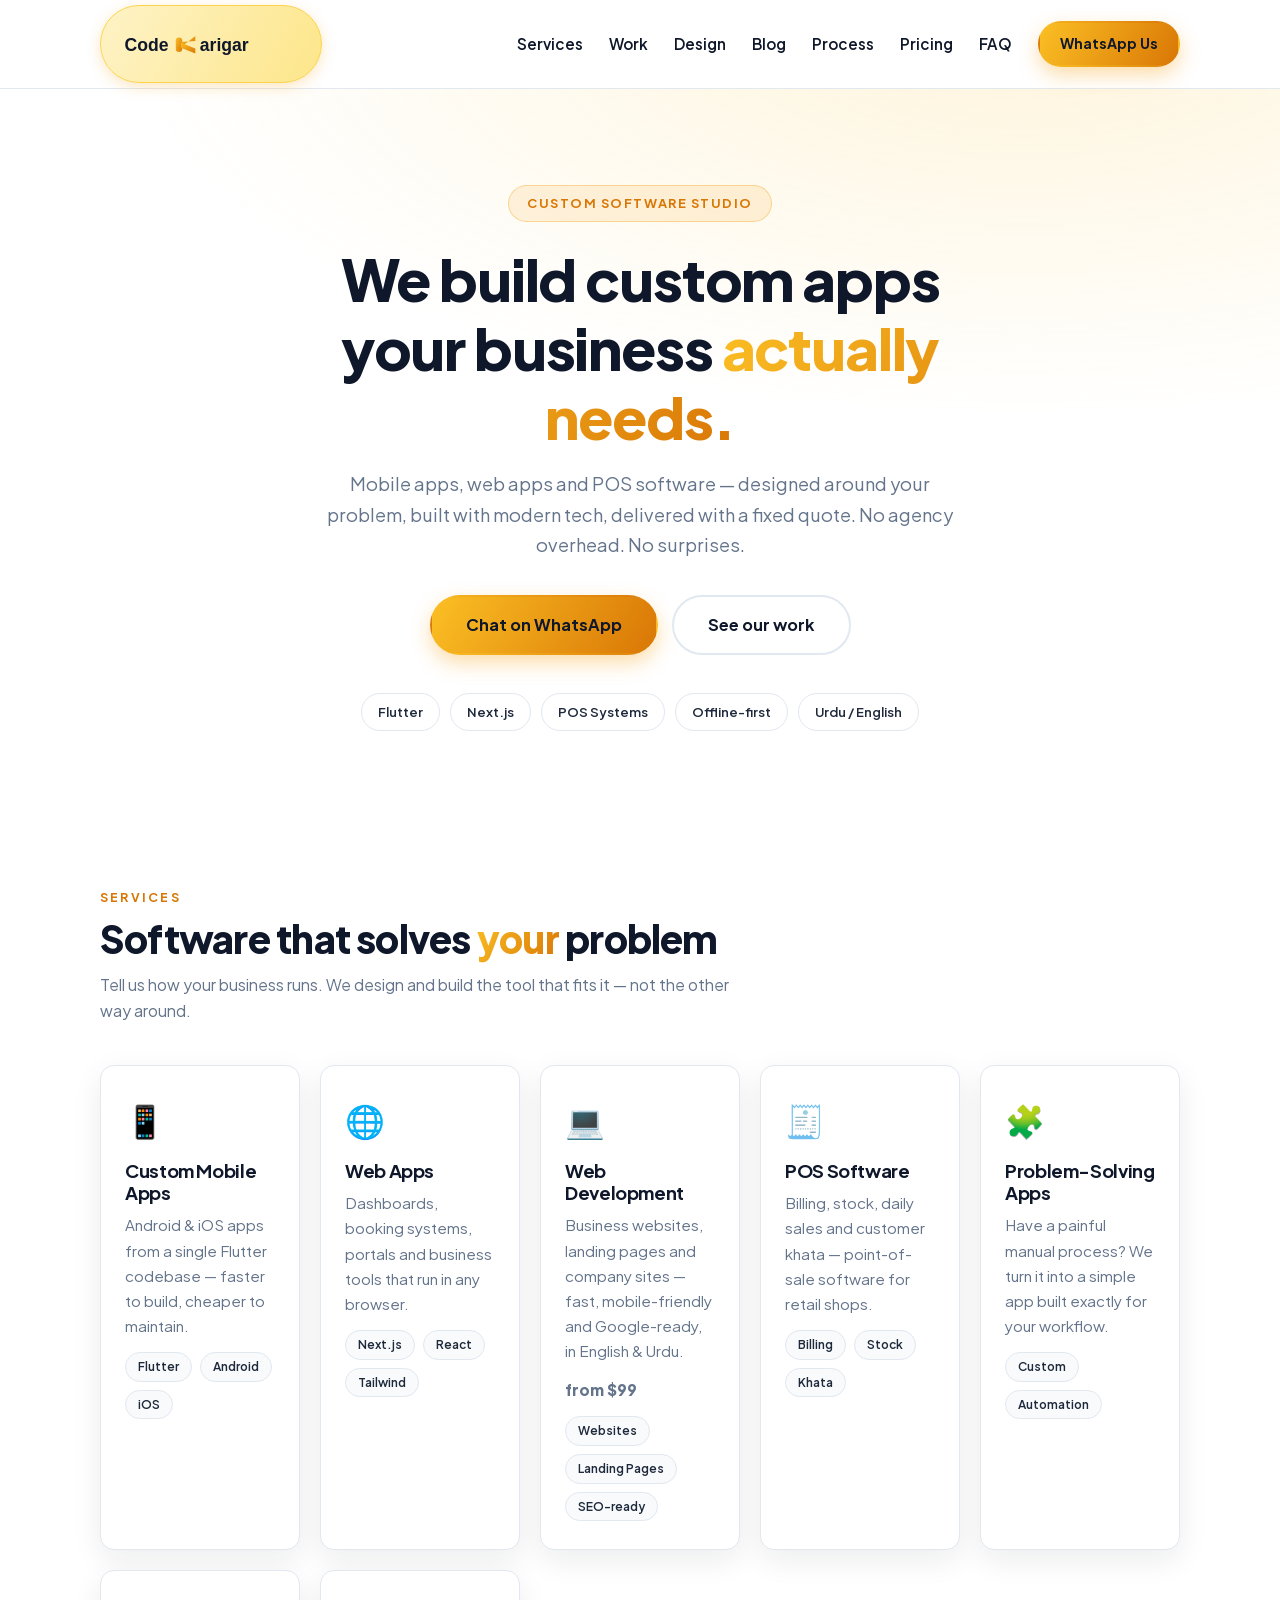
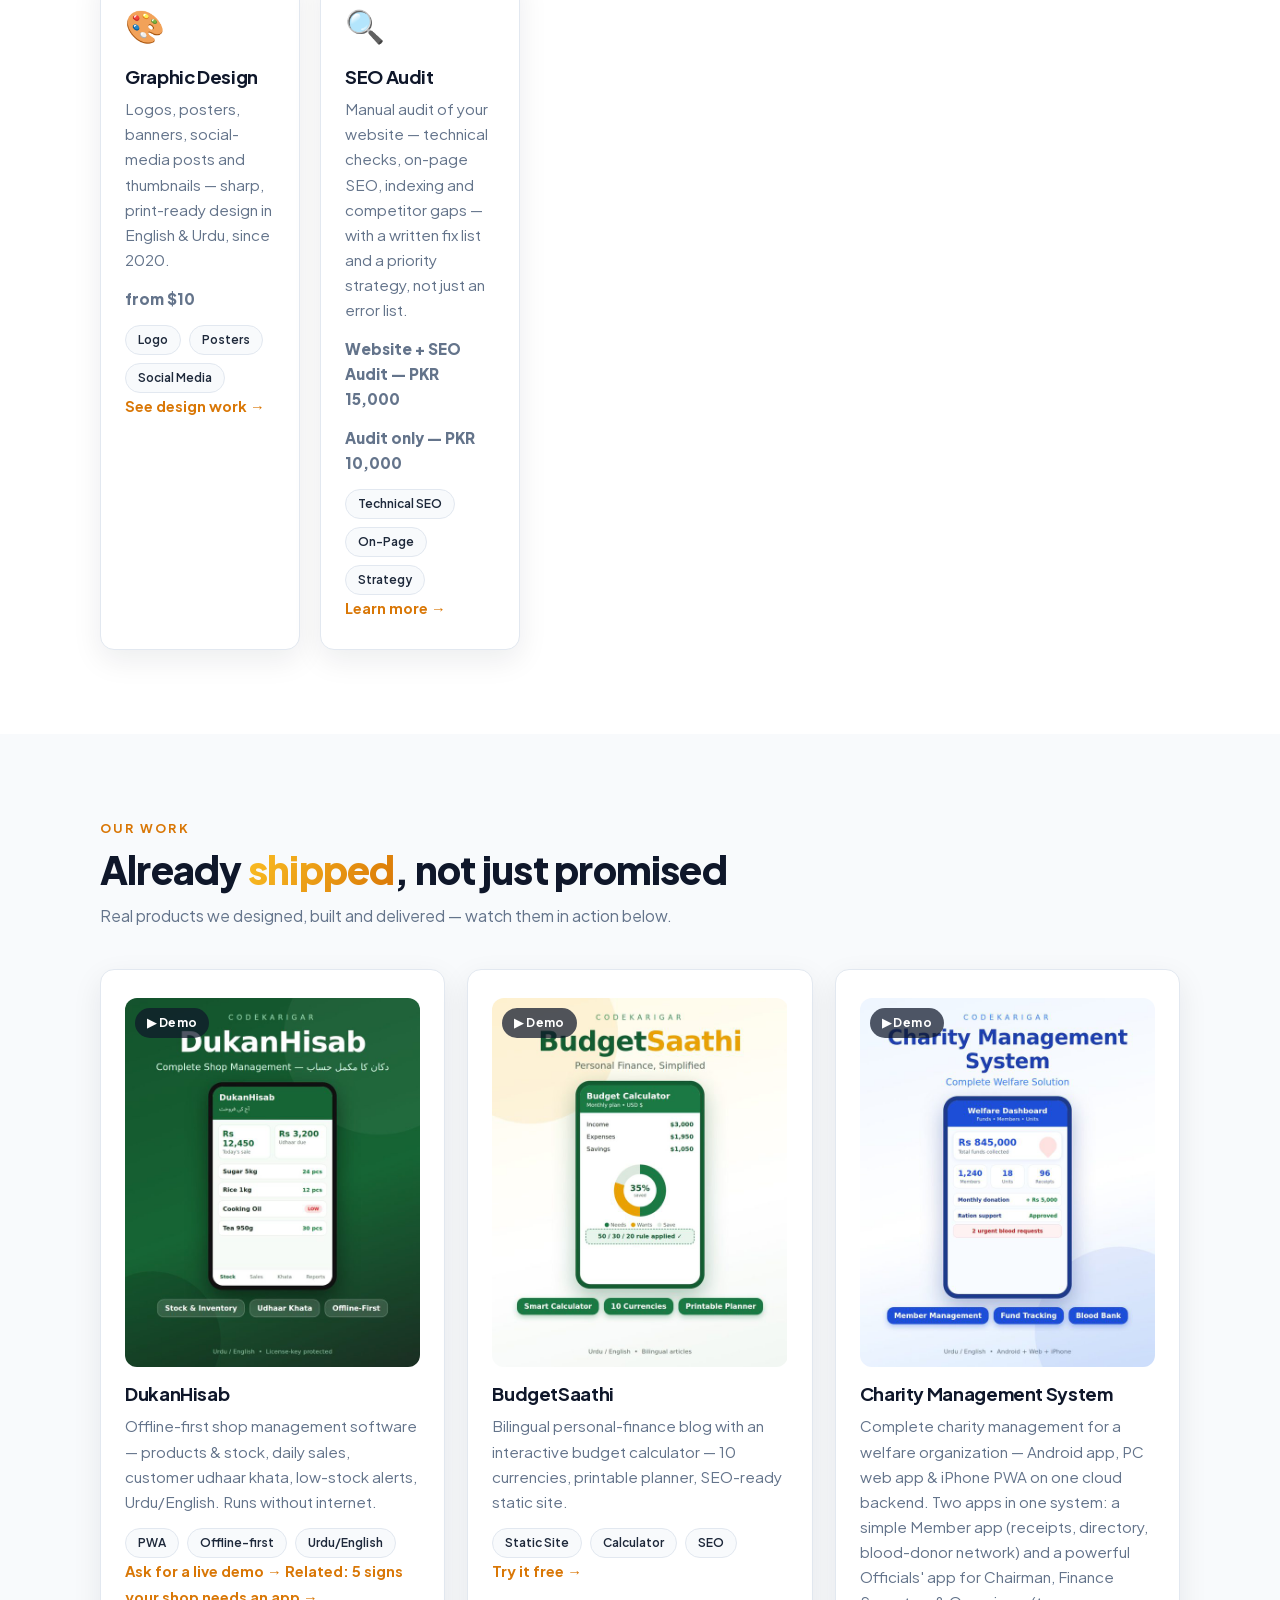
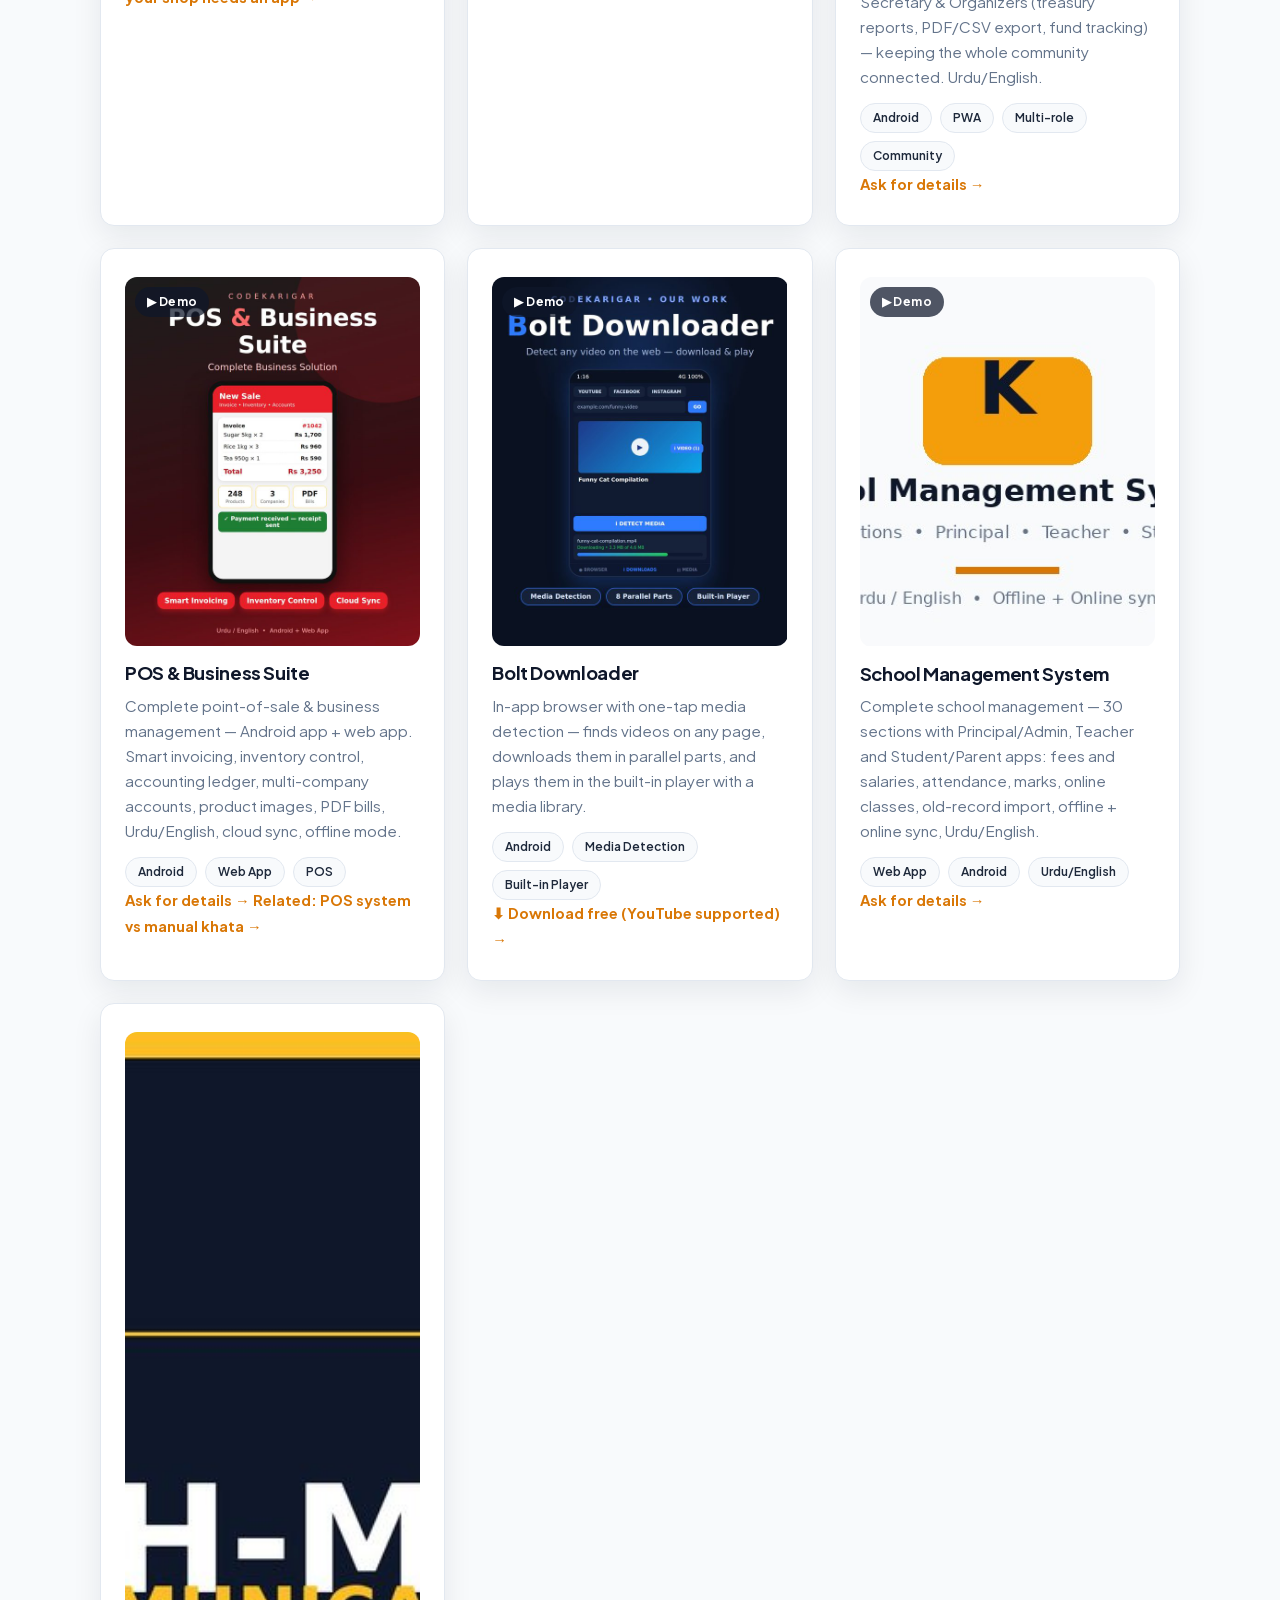
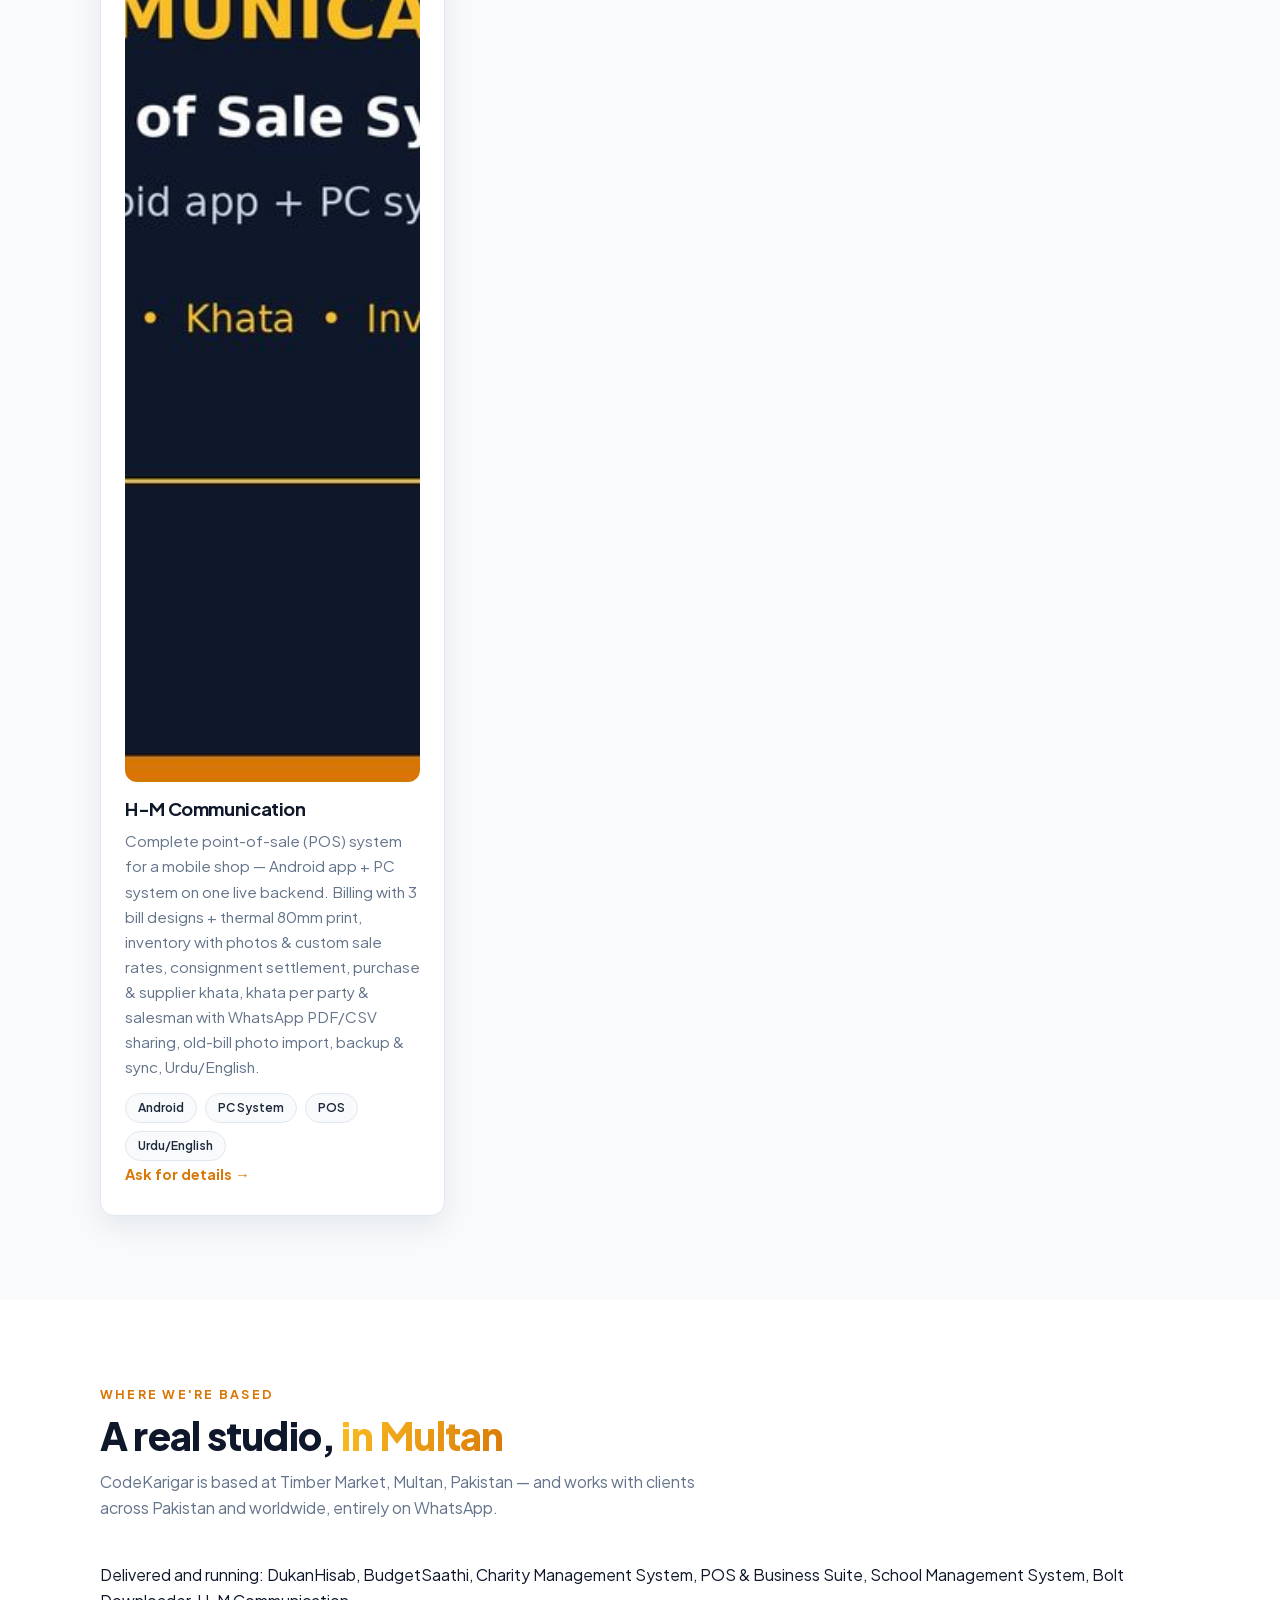
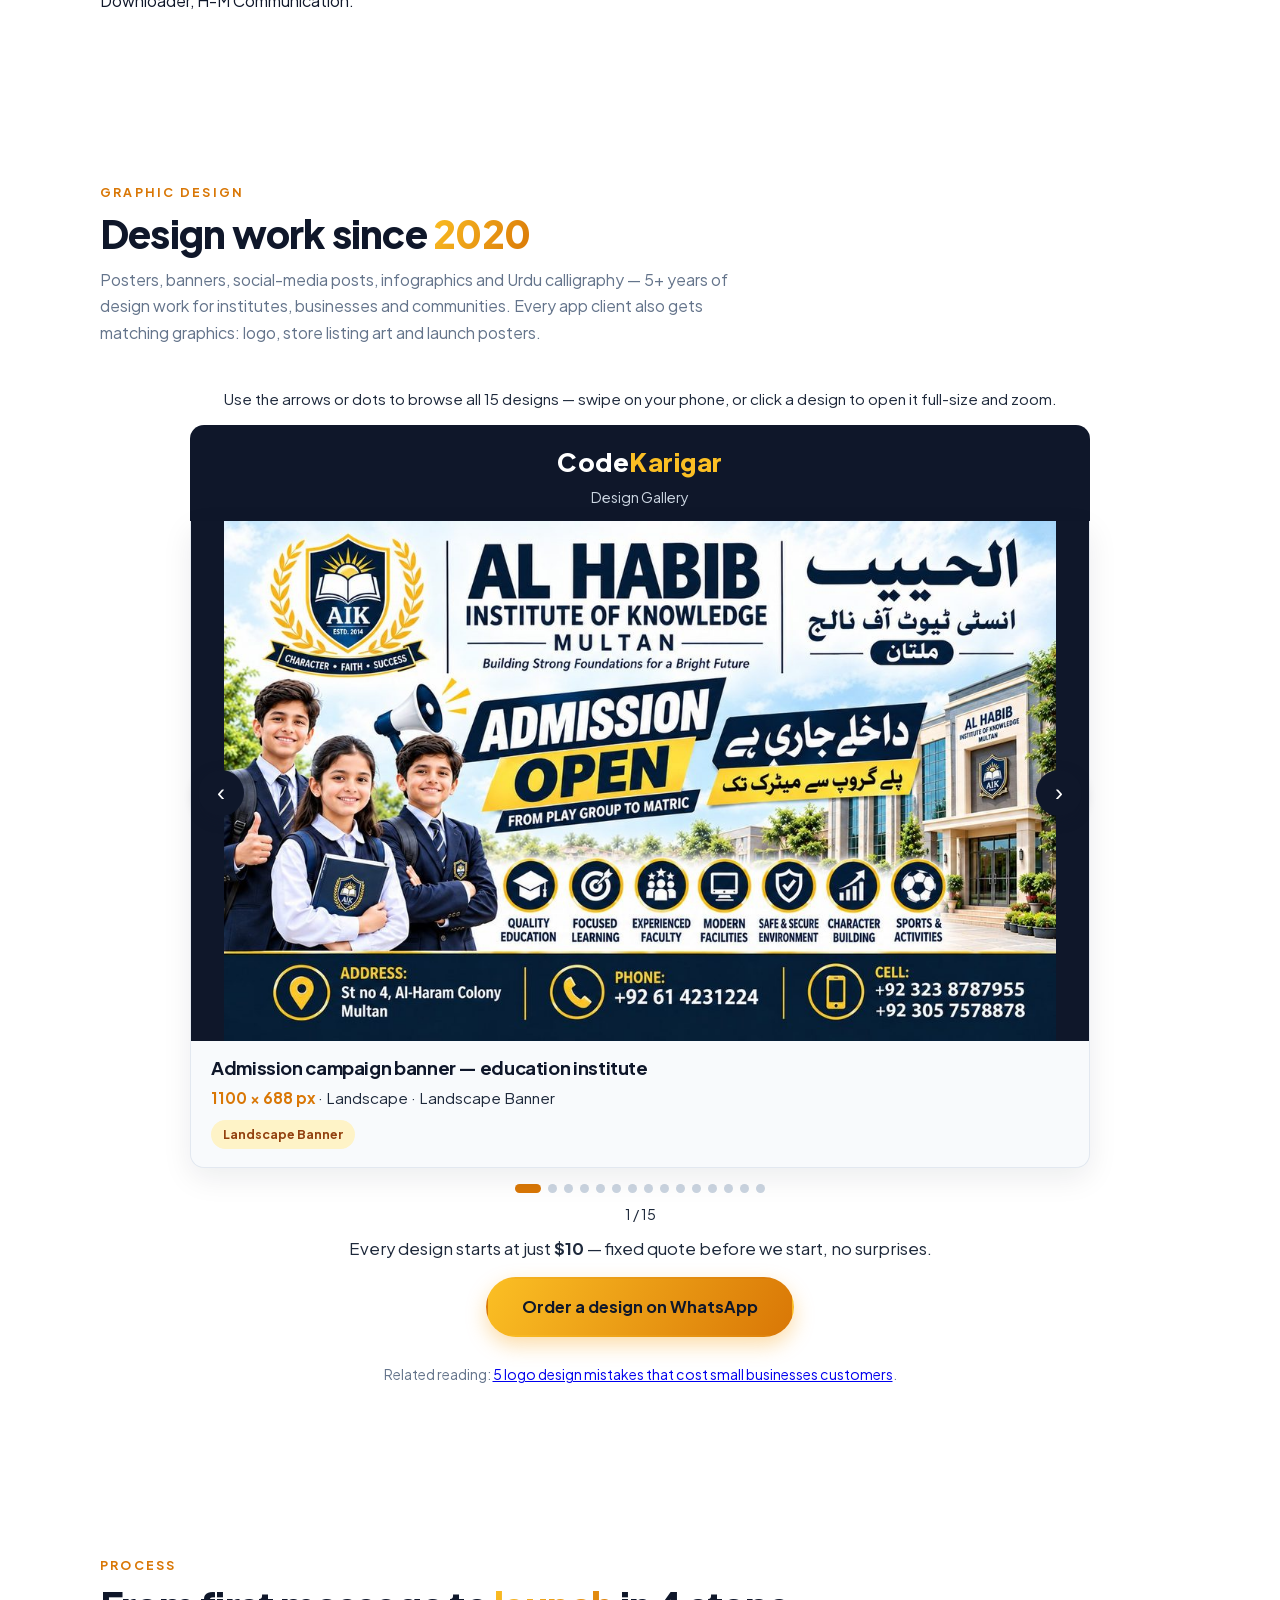
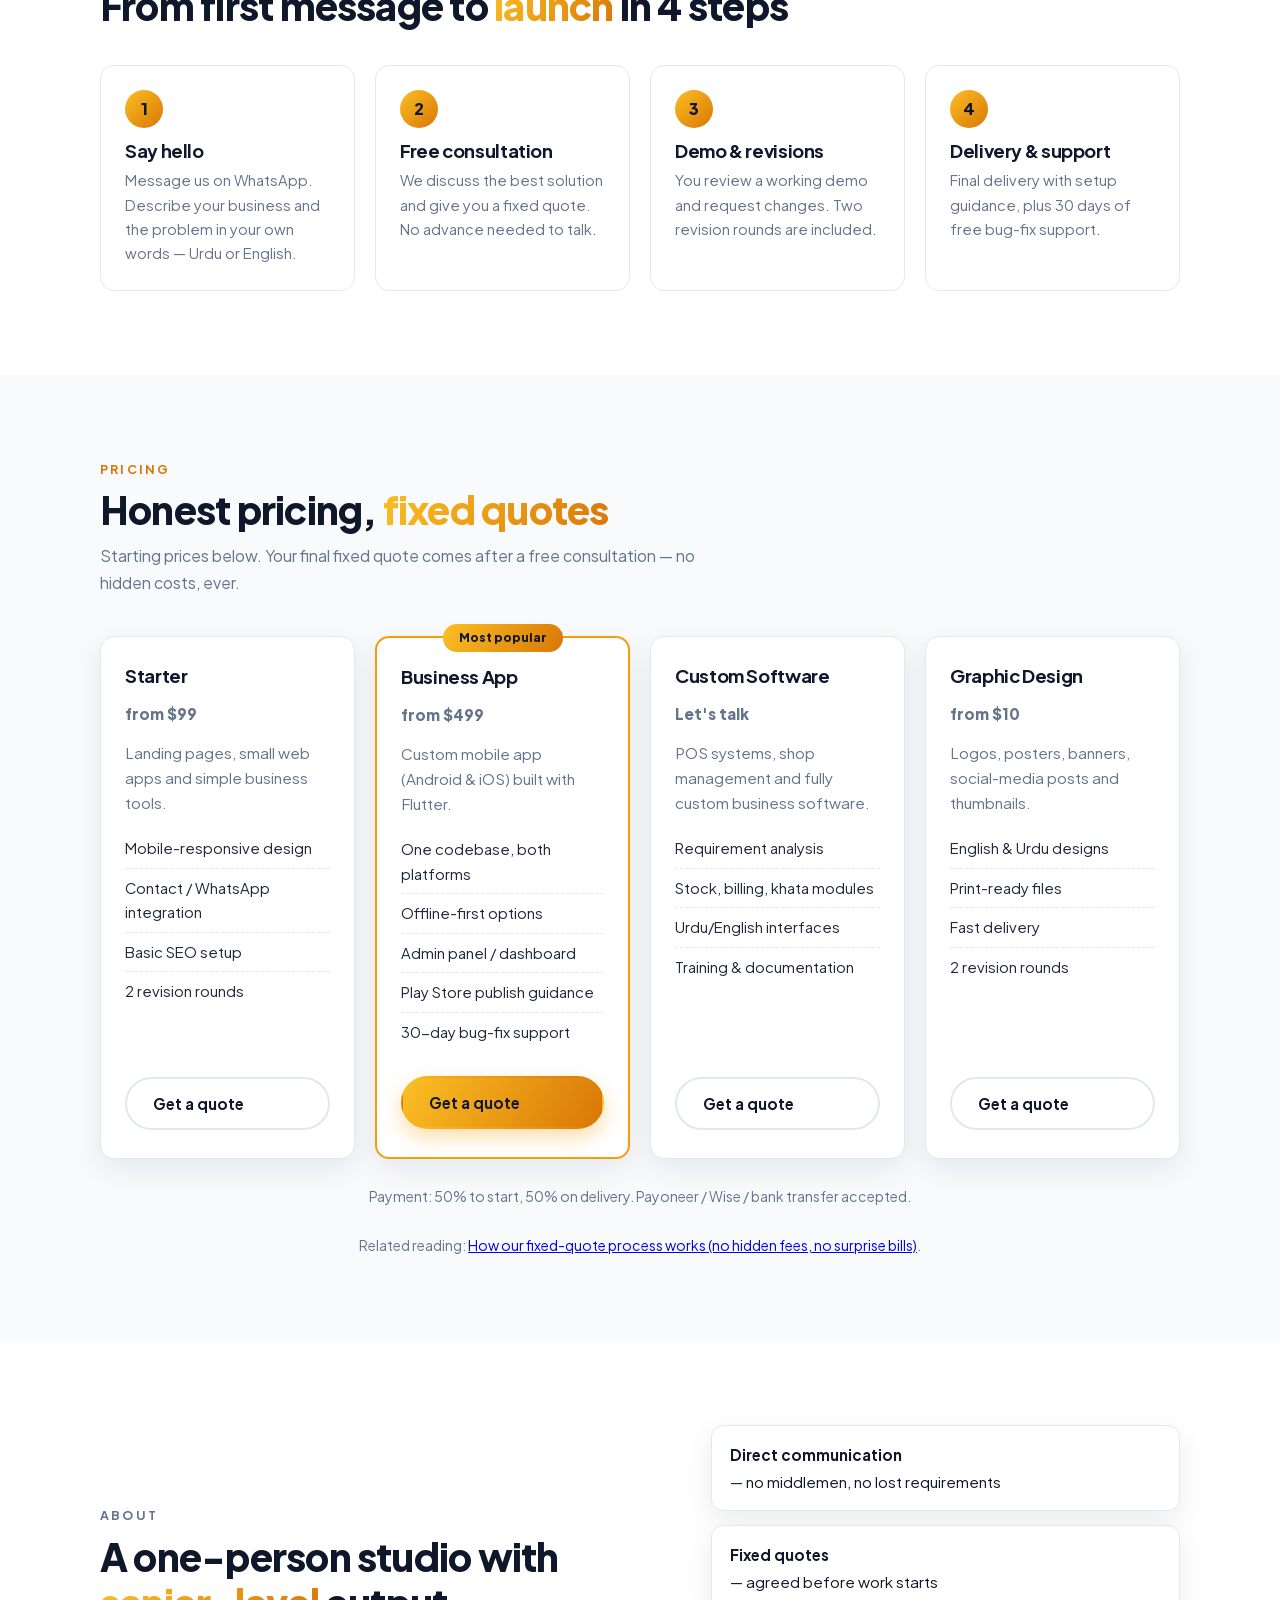
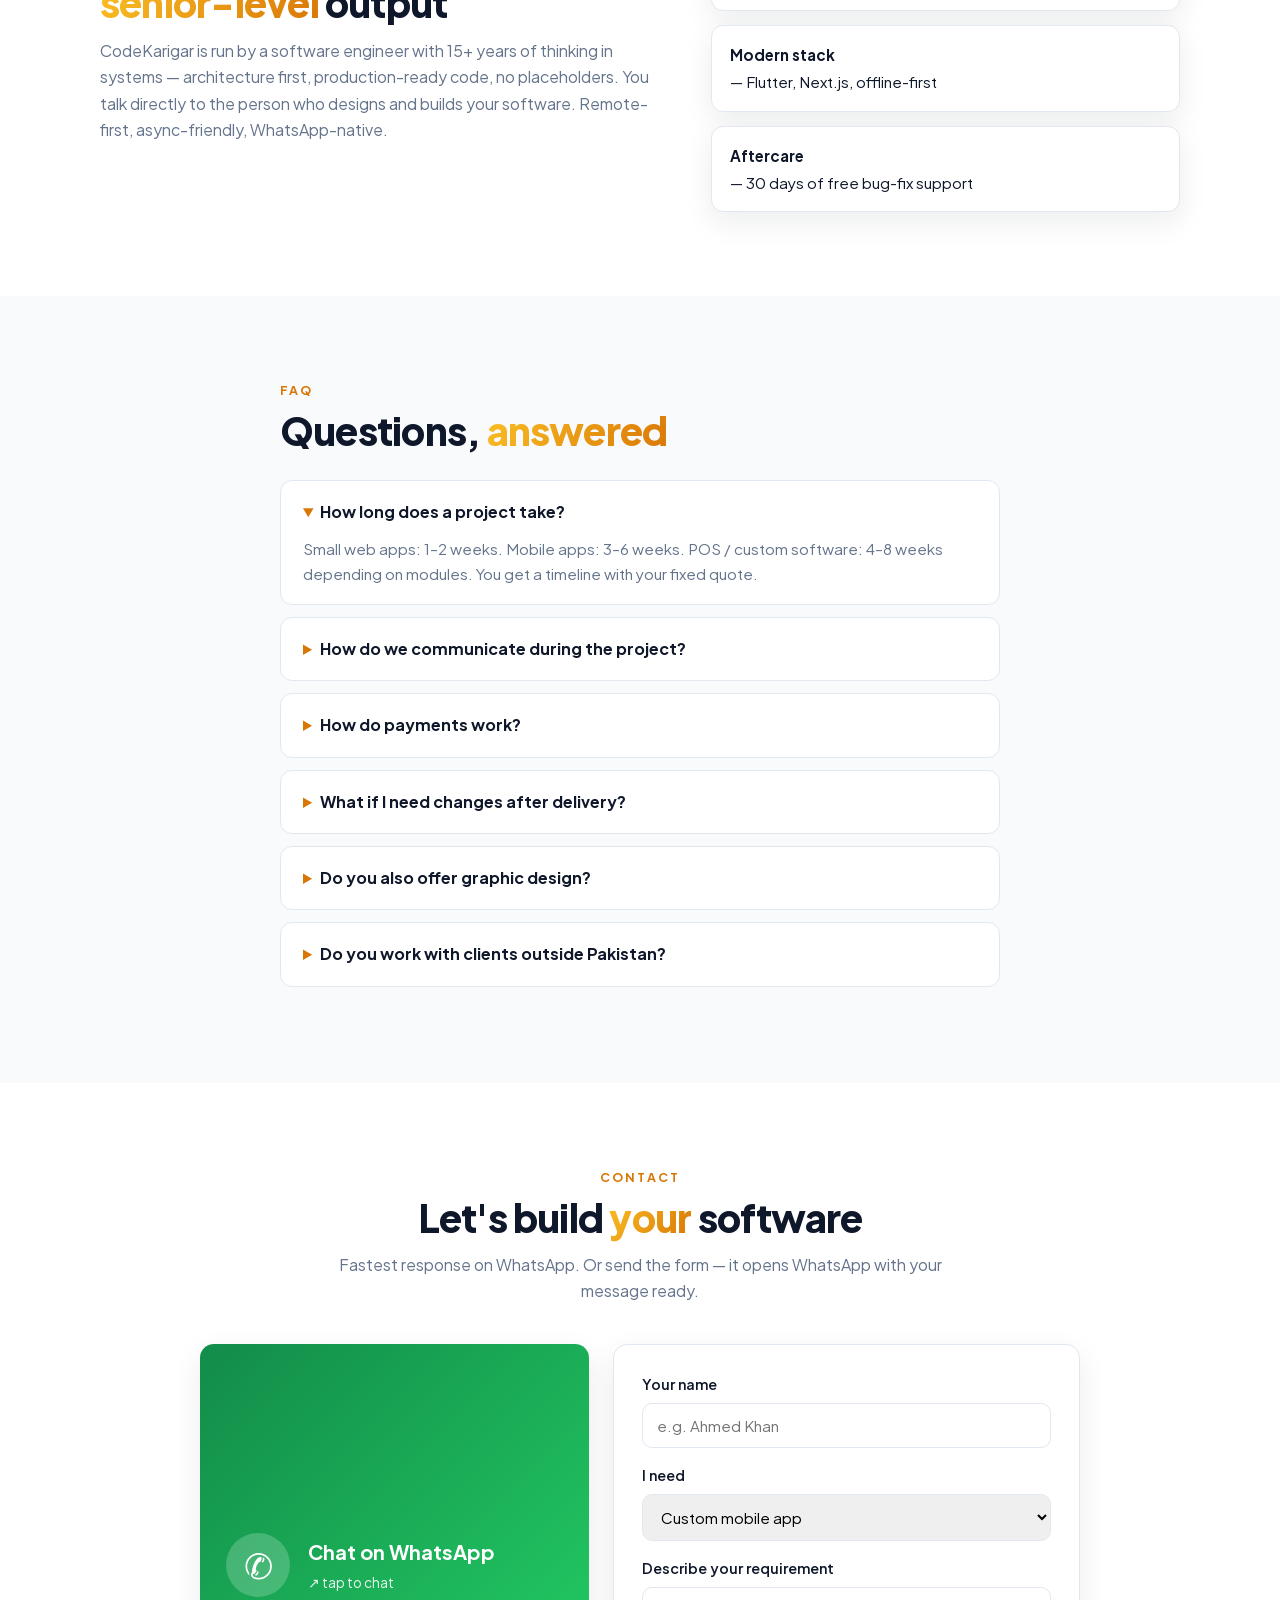
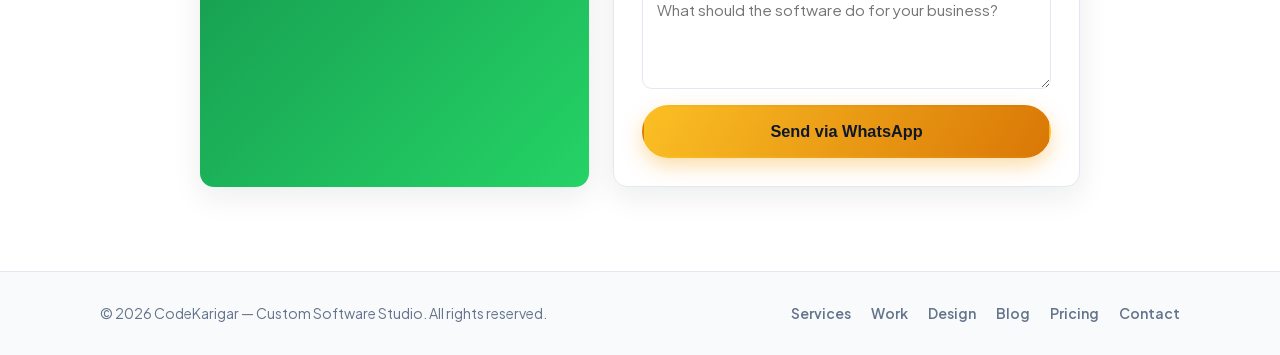
==== commit 56fe4f75: "Add 2021 Suhaib Sheikh birthday poster to design gallery (15 designs)" ====
--- a/index.html
+++ b/index.html
@@ -380,7 +380,7 @@
     <p class="kicker">Graphic Design</p>
     <h2>Design work since <span class="accent">2020</span></h2>
     <p class="section-sub">Posters, banners, social-media posts, infographics and Urdu calligraphy — 5+ years of design work for institutes, businesses and communities. Every app client also gets matching graphics: logo, store listing art and launch posters.</p>
-    <p class="design-hint">Use the arrows or dots to browse all 14 designs — swipe on your phone, or click a design to open it full-size and zoom.</p>
+    <p class="design-hint">Use the arrows or dots to browse all 15 designs — swipe on your phone, or click a design to open it full-size and zoom.</p>
     <div class="design-carousel" id="design-carousel">
       <div class="dc-brand"><span class="dc-logo">Code<span>Karigar</span></span><span class="dc-tag">Design Gallery</span></div>
       <div class="dc-stage">
@@ -416,6 +416,10 @@
       <figure class="design-item">
         <img src="assets/img/design/design-birthday-poster.jpg" width="733" height="1100" alt="Personalised birthday poster design" loading="lazy">
         <figcaption>Personalised birthday poster</figcaption>
+      </figure>
+      <figure class="design-item">
+        <img src="assets/img/design/design-birthday-suhaib-sheikh.jpg" width="1004" height="591" alt="Birthday poster design for a doctor — stethoscope, cake and fireworks, 2021" loading="lazy">
+        <figcaption>Birthday poster — doctor theme, 2021</figcaption>
       </figure>
       <figure class="design-item">
         <img src="assets/img/design/design-infographic.jpg" width="1020" height="1020" alt="Urdu infographic design with icons and three-column layout" loading="lazy">
@@ -621,7 +625,7 @@
 <script>
 (function () {
   "use strict";
-  /* Design data: the 14 figures below are kept (hidden) as the single source of truth. */
+  /* Design data: the 15 figures below are kept (hidden) as the single source of truth. */
   var figs = Array.prototype.slice.call(document.querySelectorAll(".design-item"));
   if (!figs.length) return;
   var designs = figs.map(function (fig) {
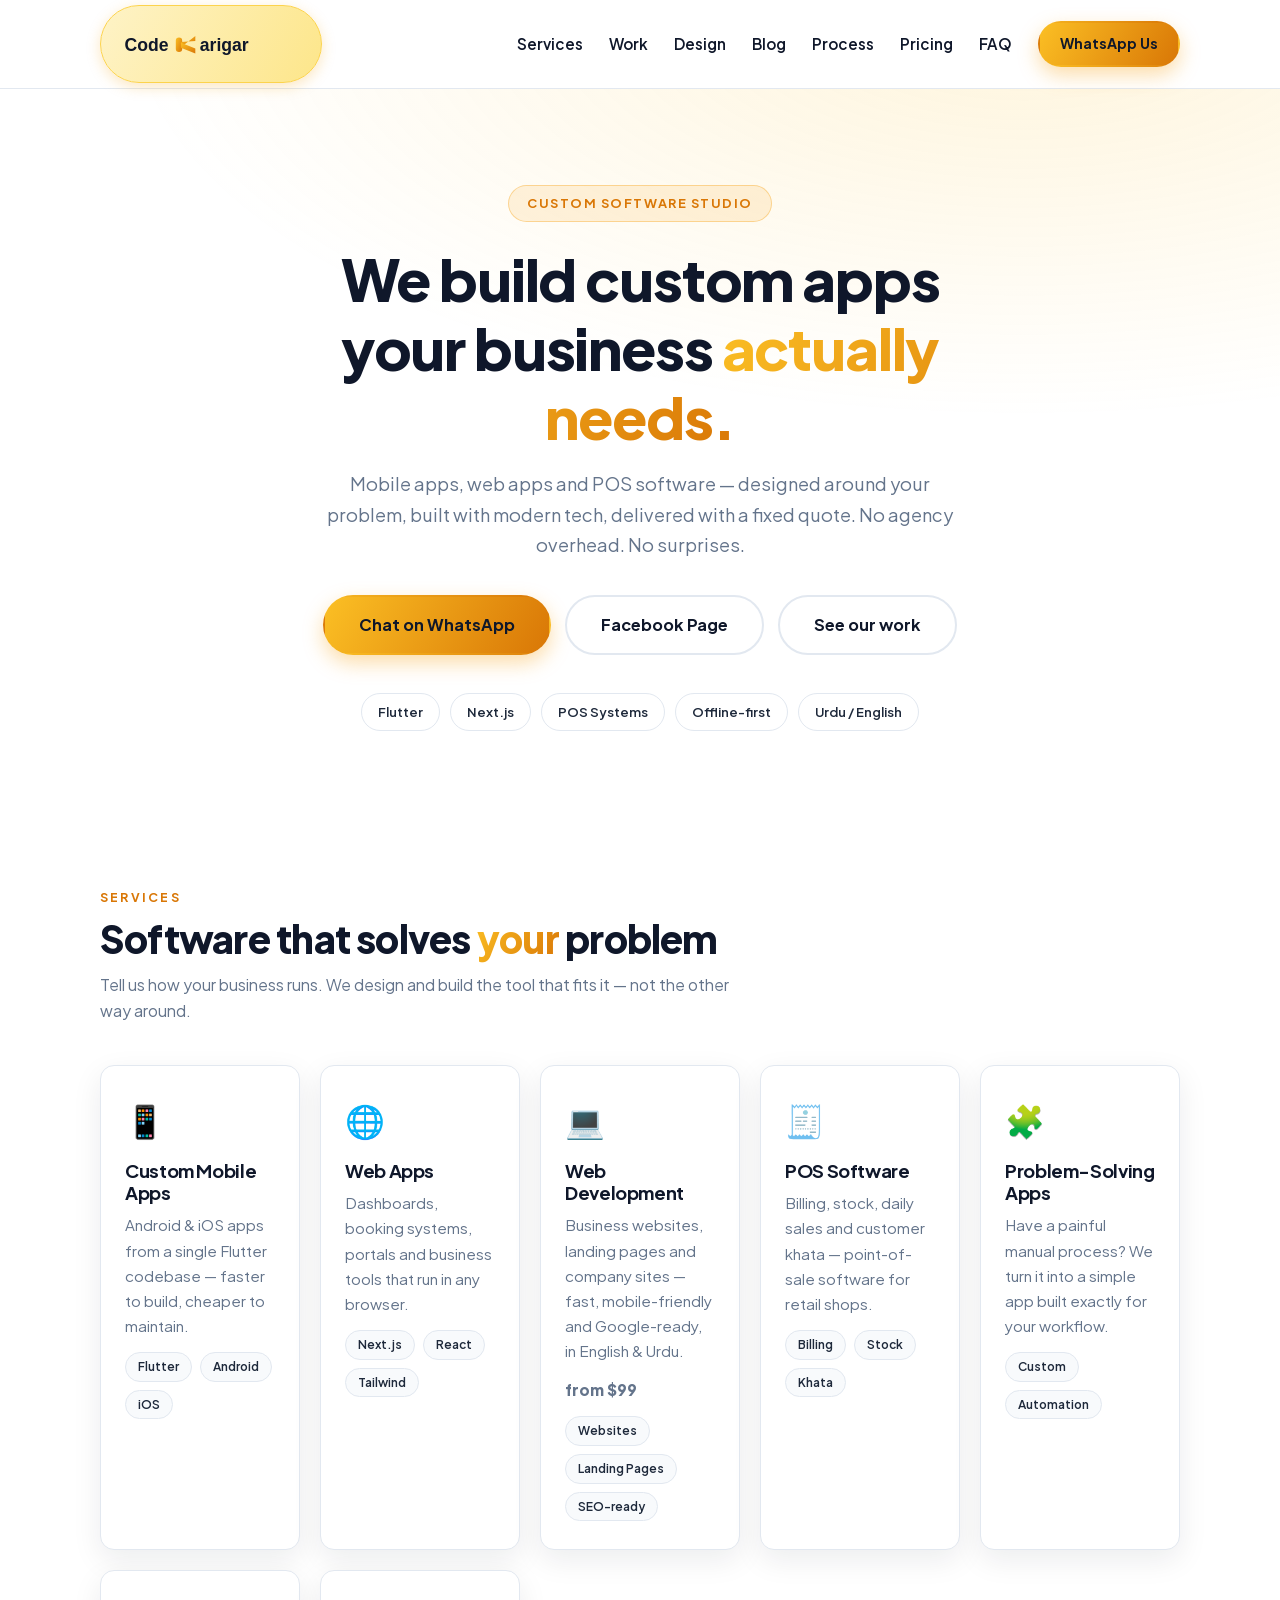
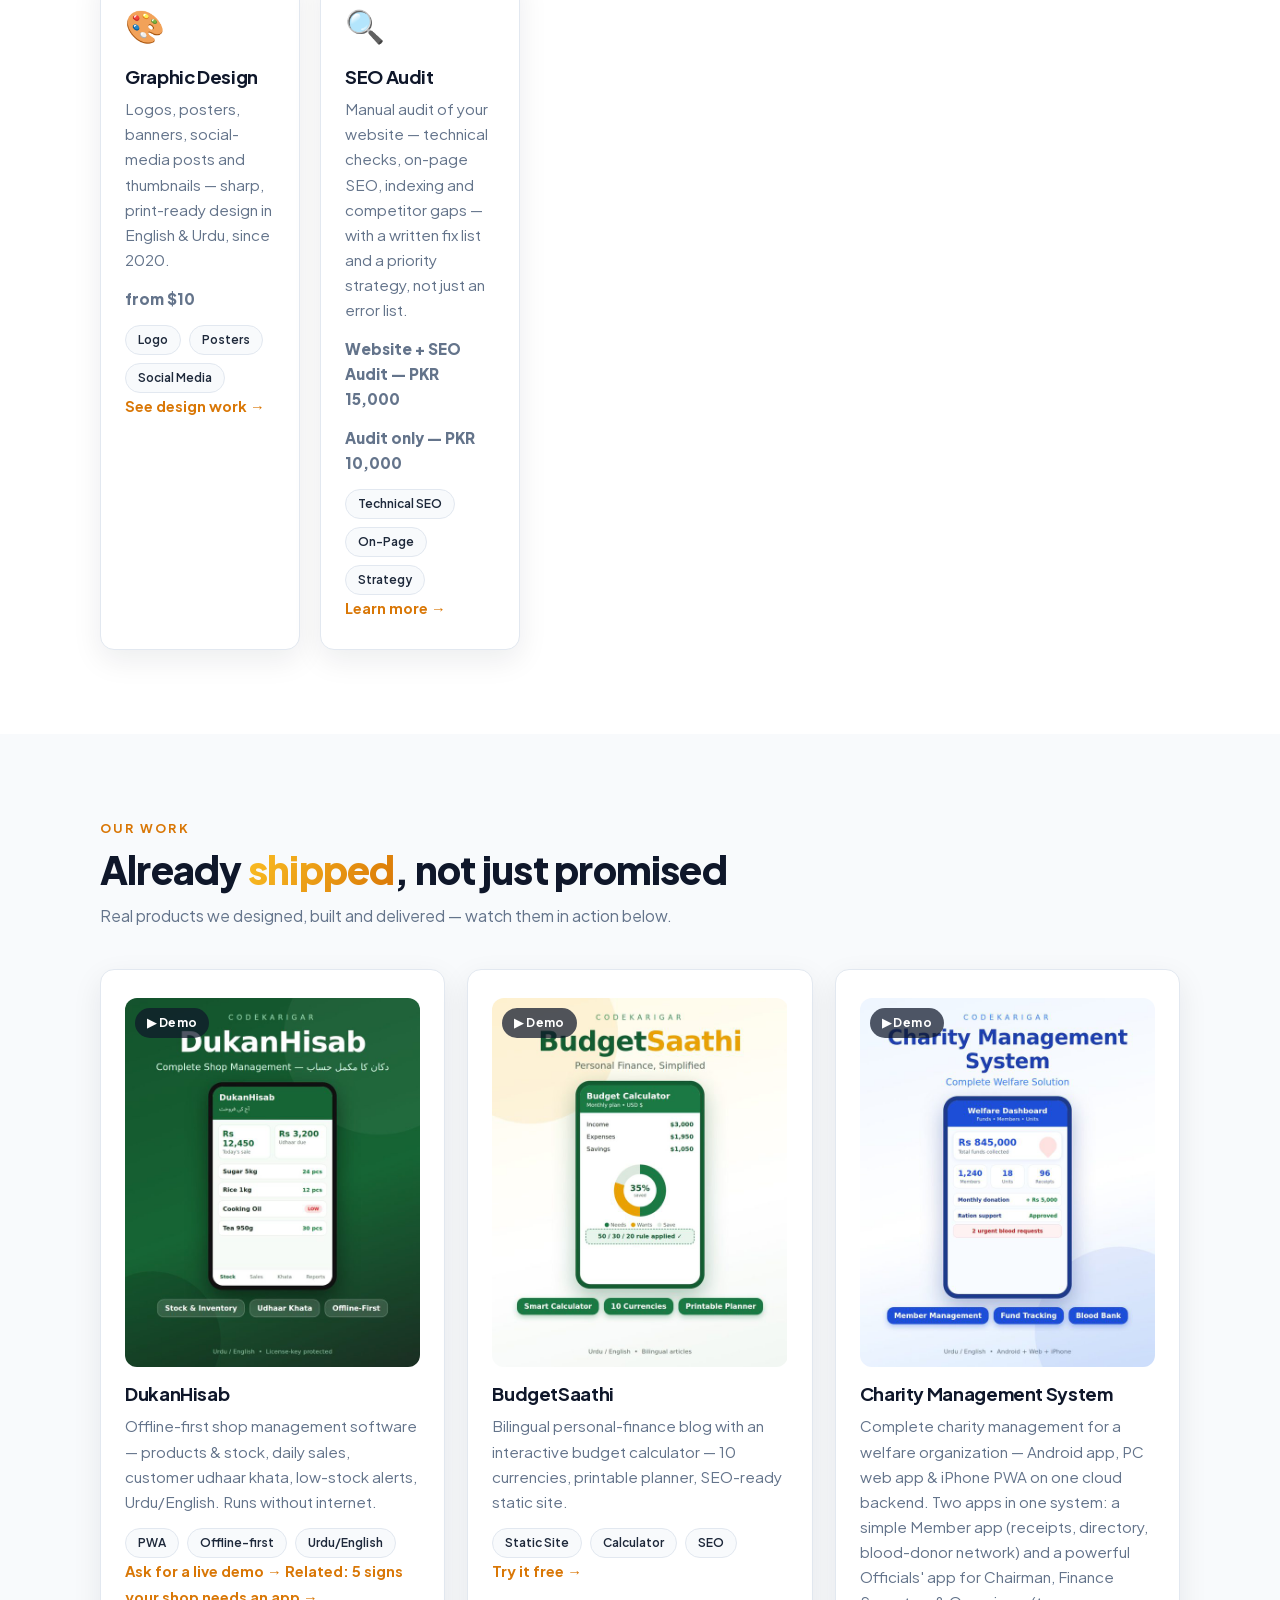
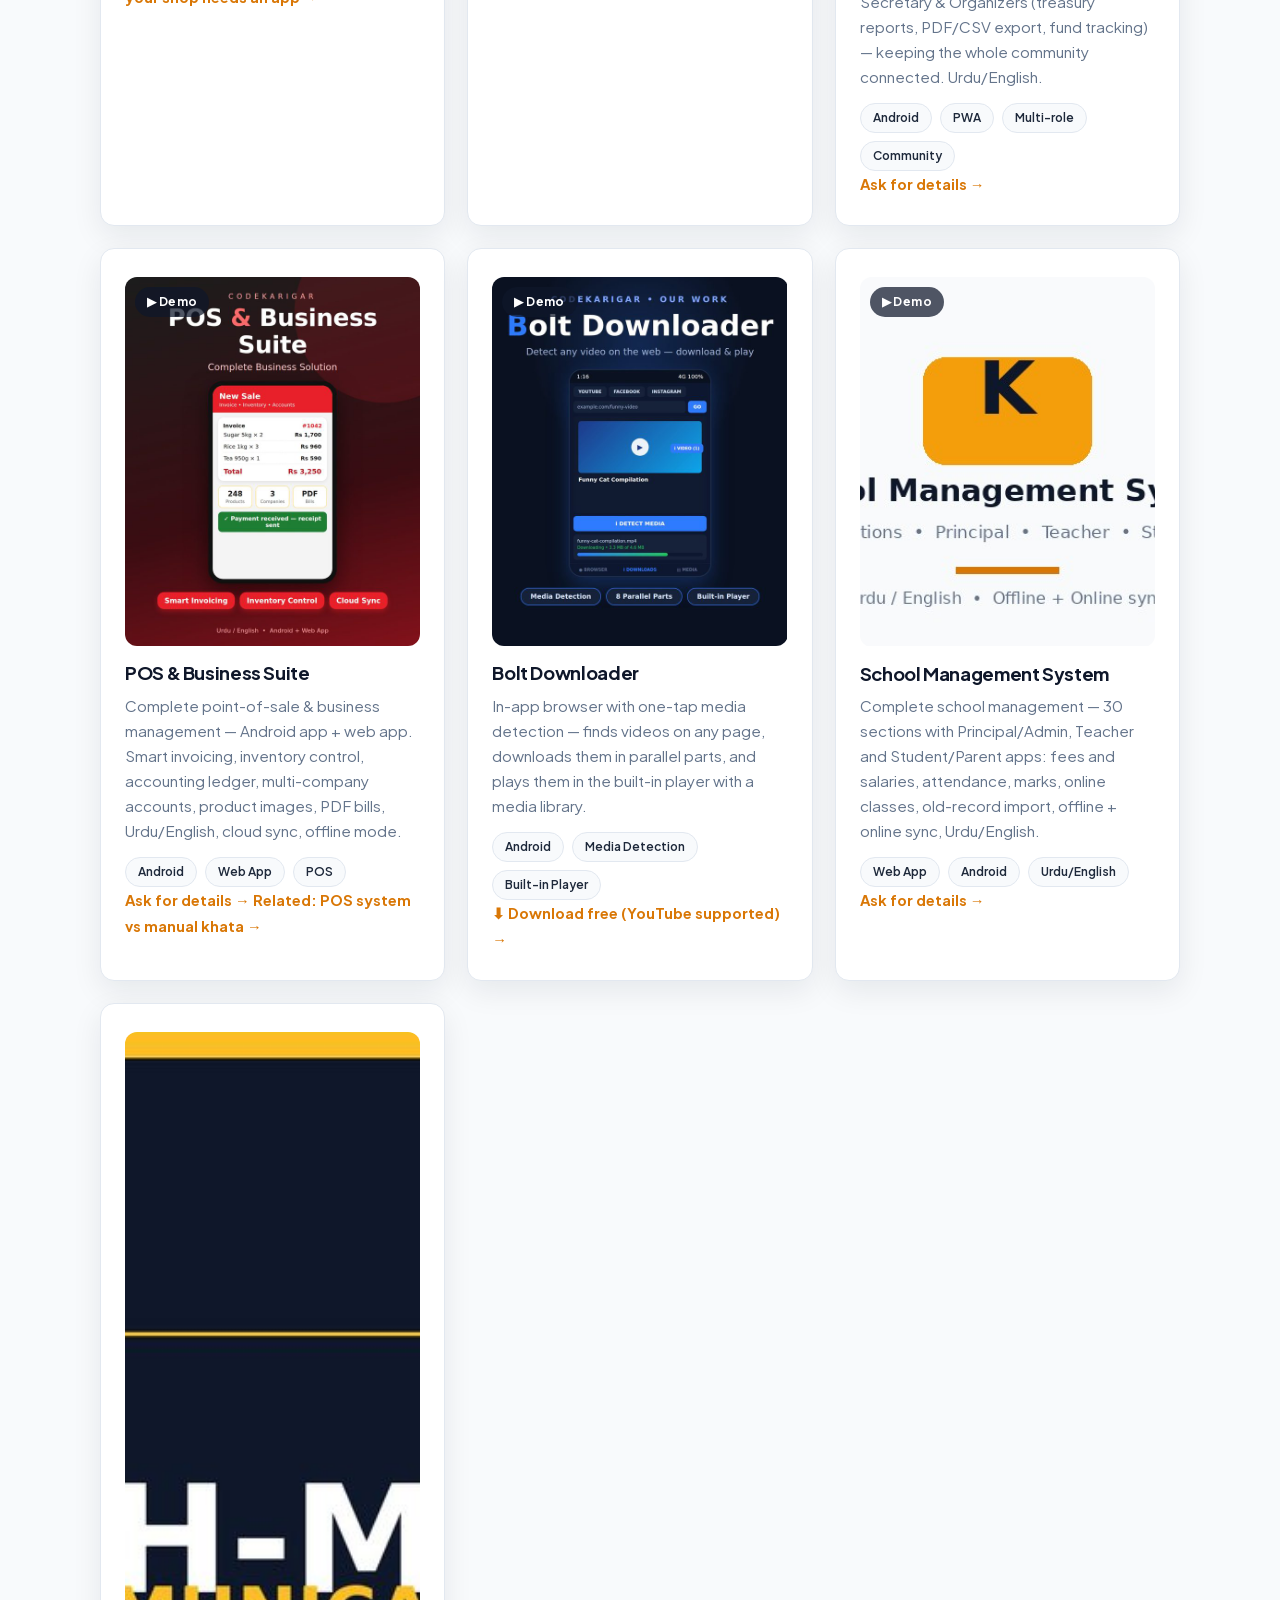
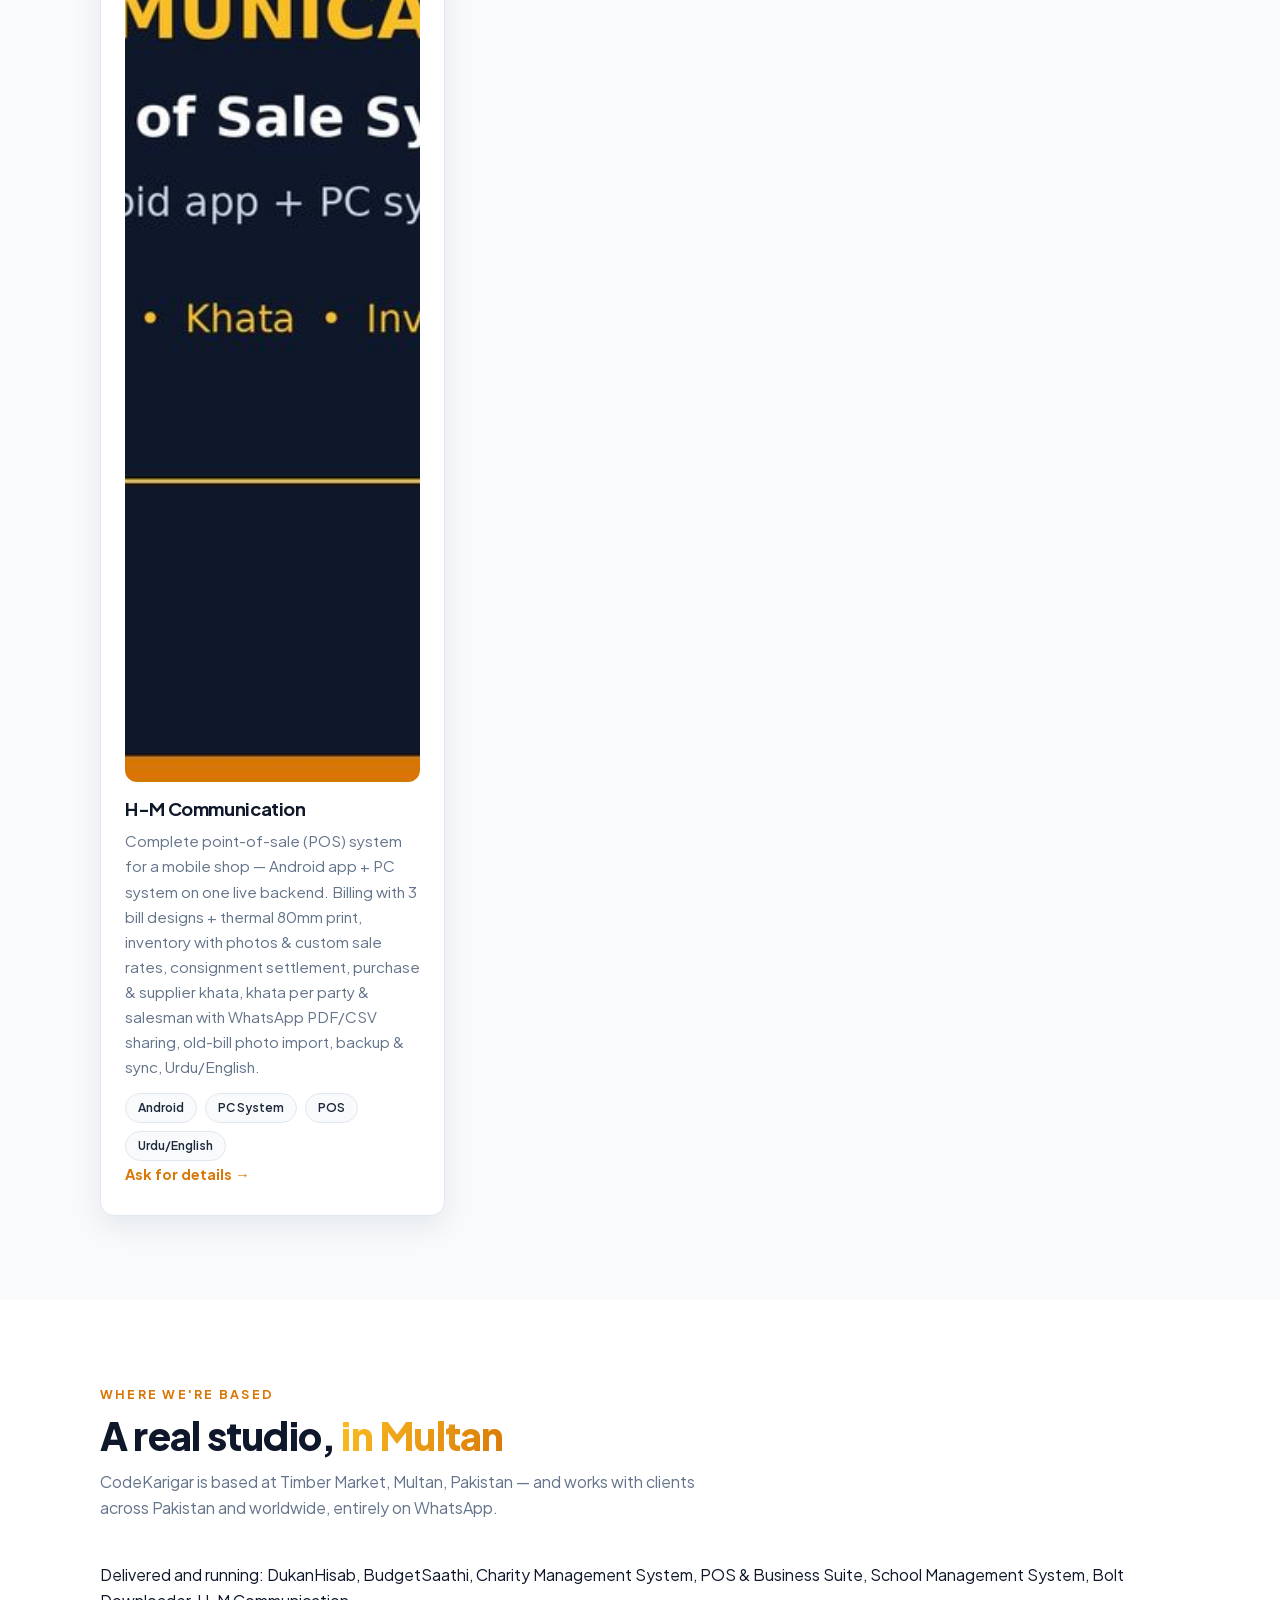
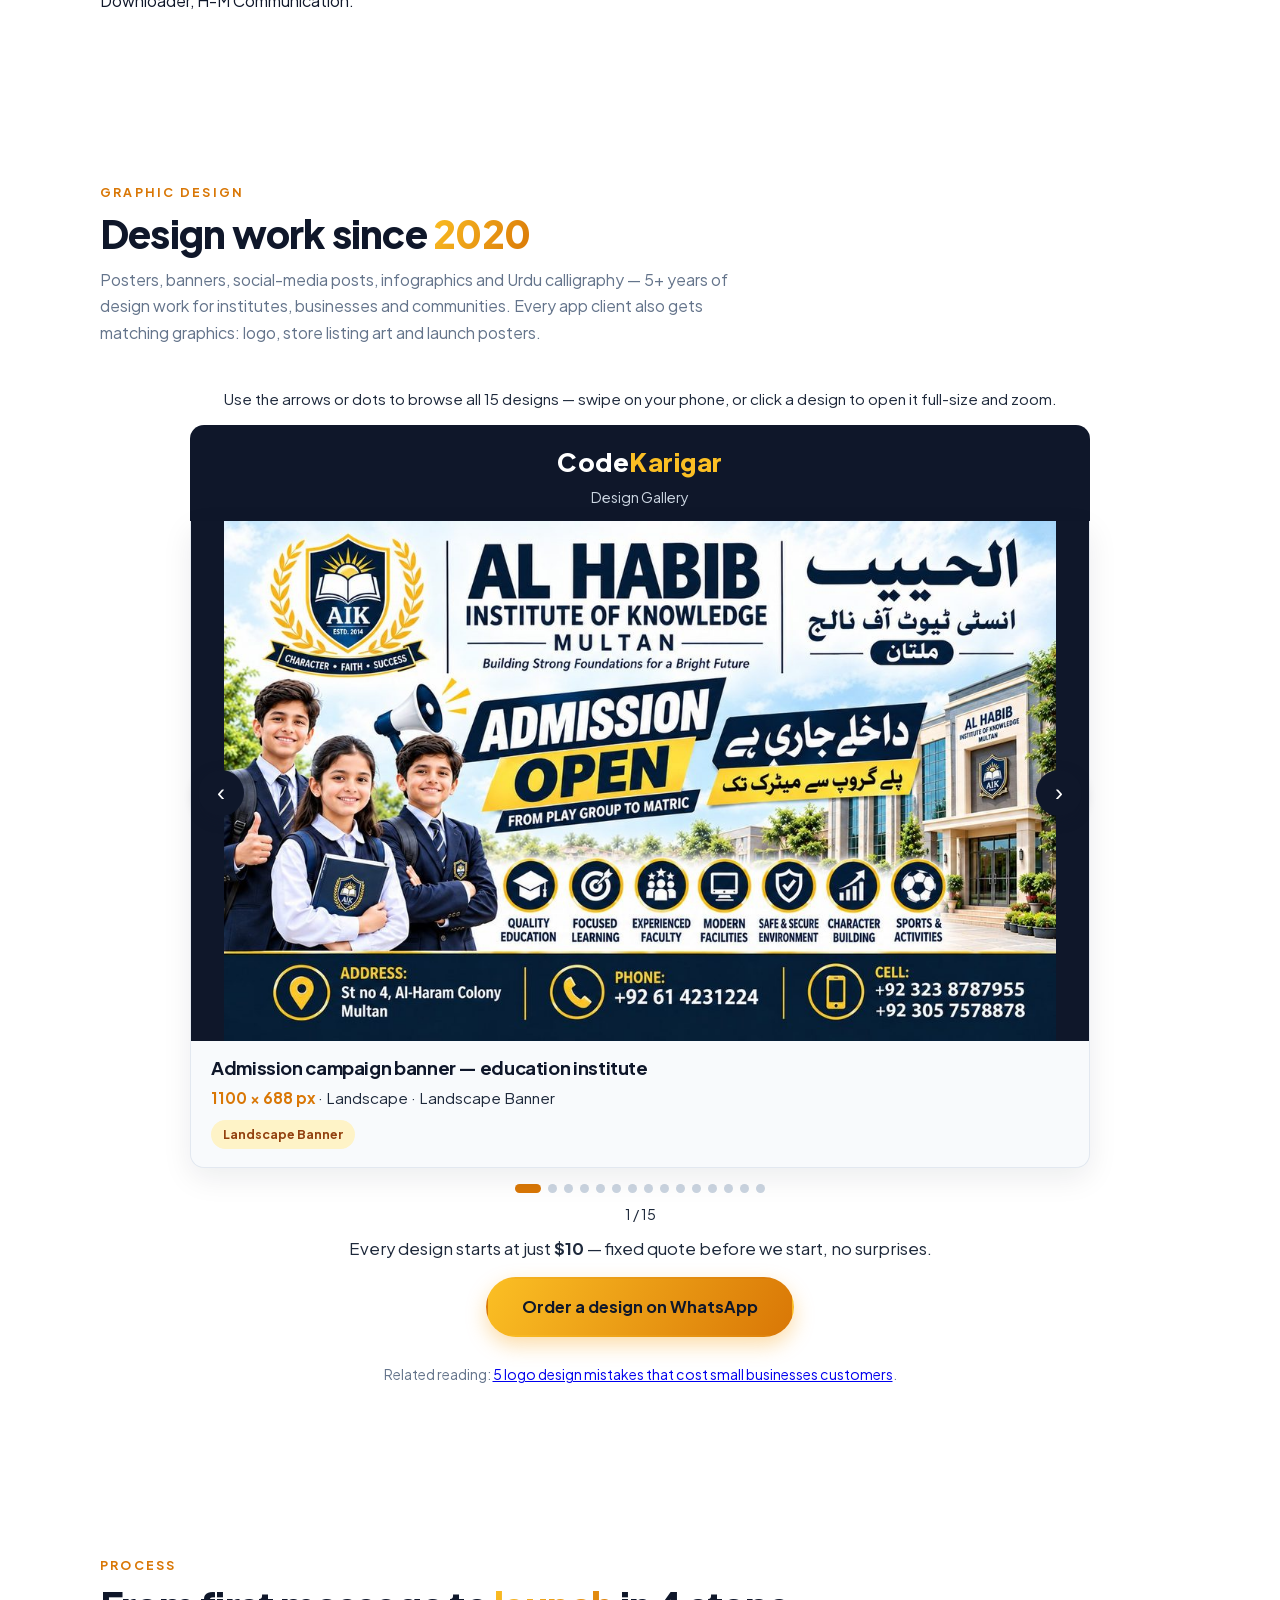
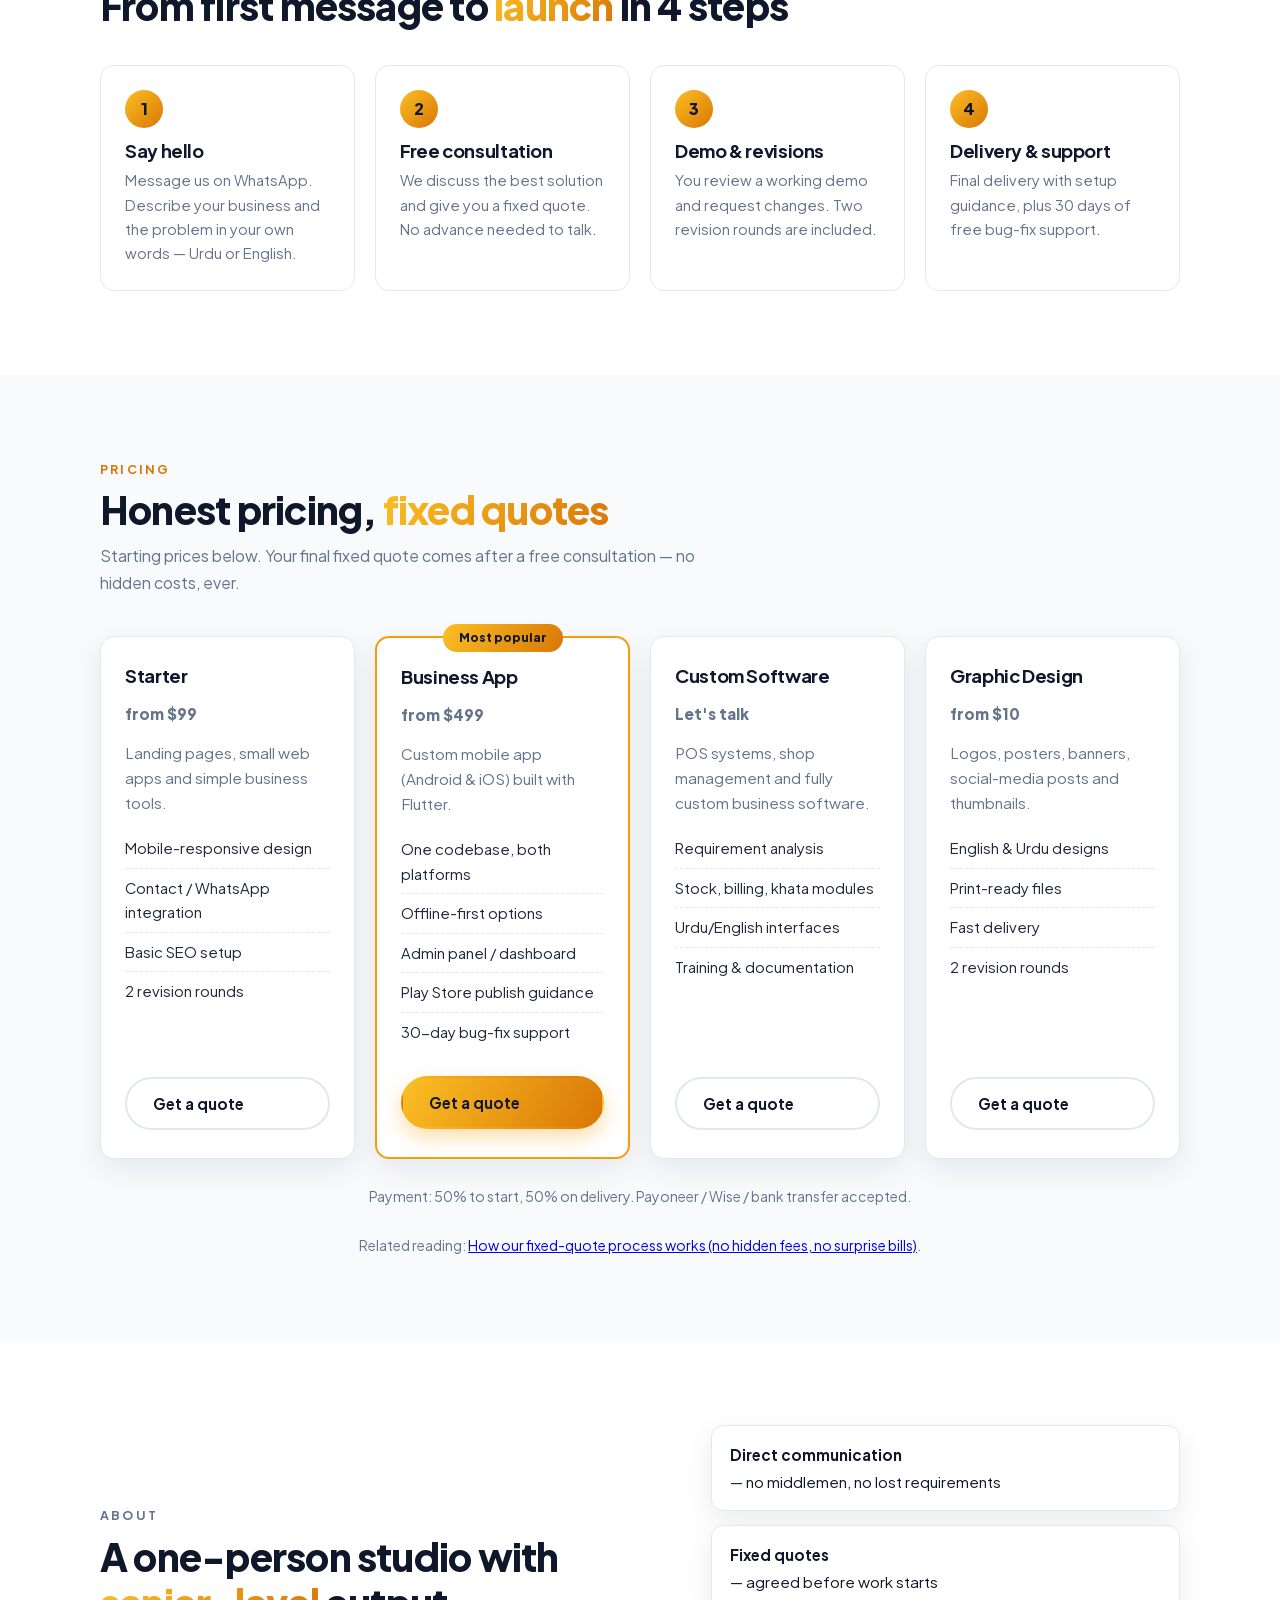
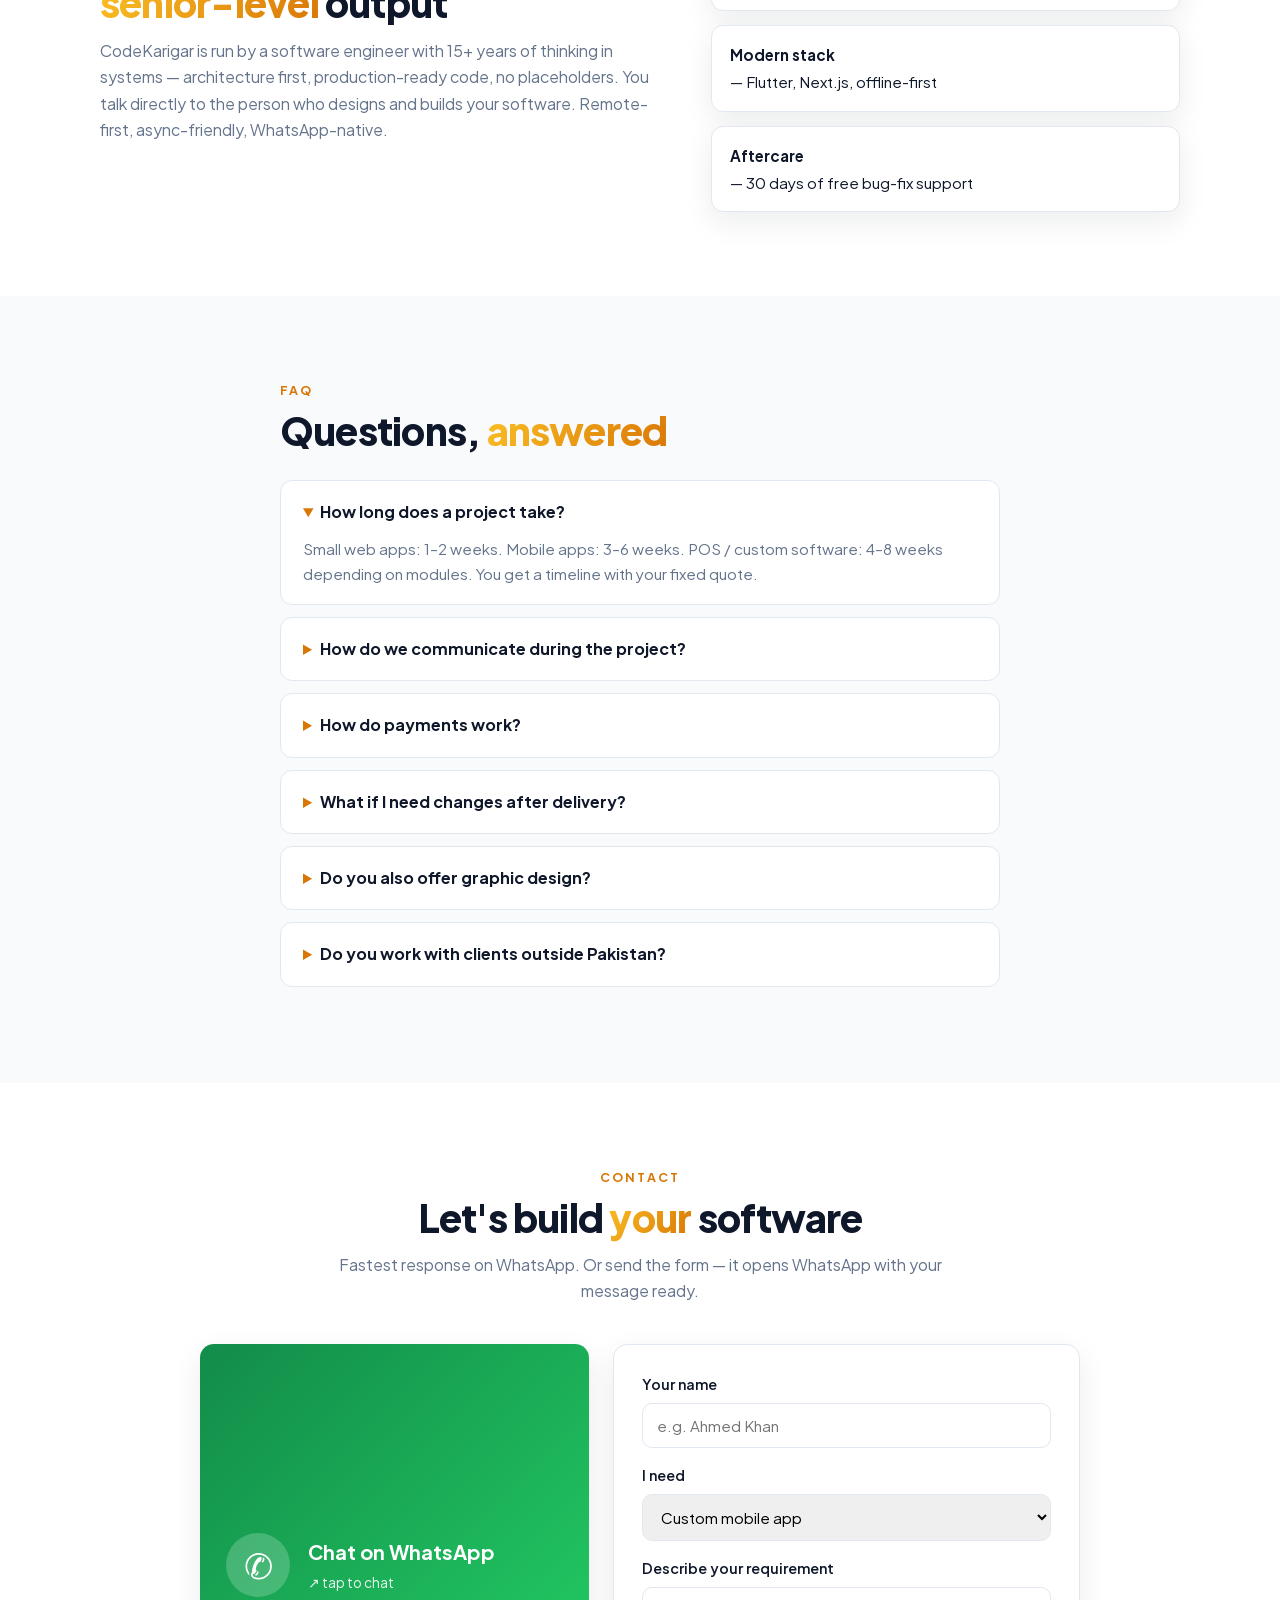
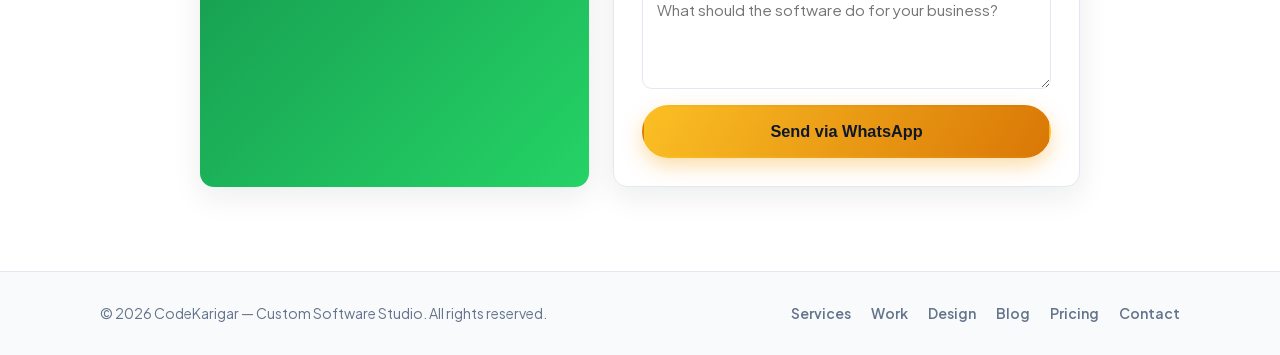
==== commit c4cdd055: "Add Facebook Page button to hero" ====
--- a/index.html
+++ b/index.html
@@ -202,6 +202,7 @@
     <p class="lead">Mobile apps, web apps and POS software — designed around your problem, built with modern tech, delivered with a fixed quote. No agency overhead. No surprises.</p>
     <div class="hero-cta">
       <a href="https://is.gd/msU1k8" target="_blank" rel="noopener" class="btn btn-primary btn-lg">Chat on WhatsApp</a>
+      <a href="https://www.facebook.com/ItzCodekariger/" target="_blank" rel="noopener" class="btn btn-ghost btn-lg">Facebook Page</a>
       <a href="#work" class="btn btn-ghost btn-lg">See our work</a>
     </div>
     <div class="trust-chips">
